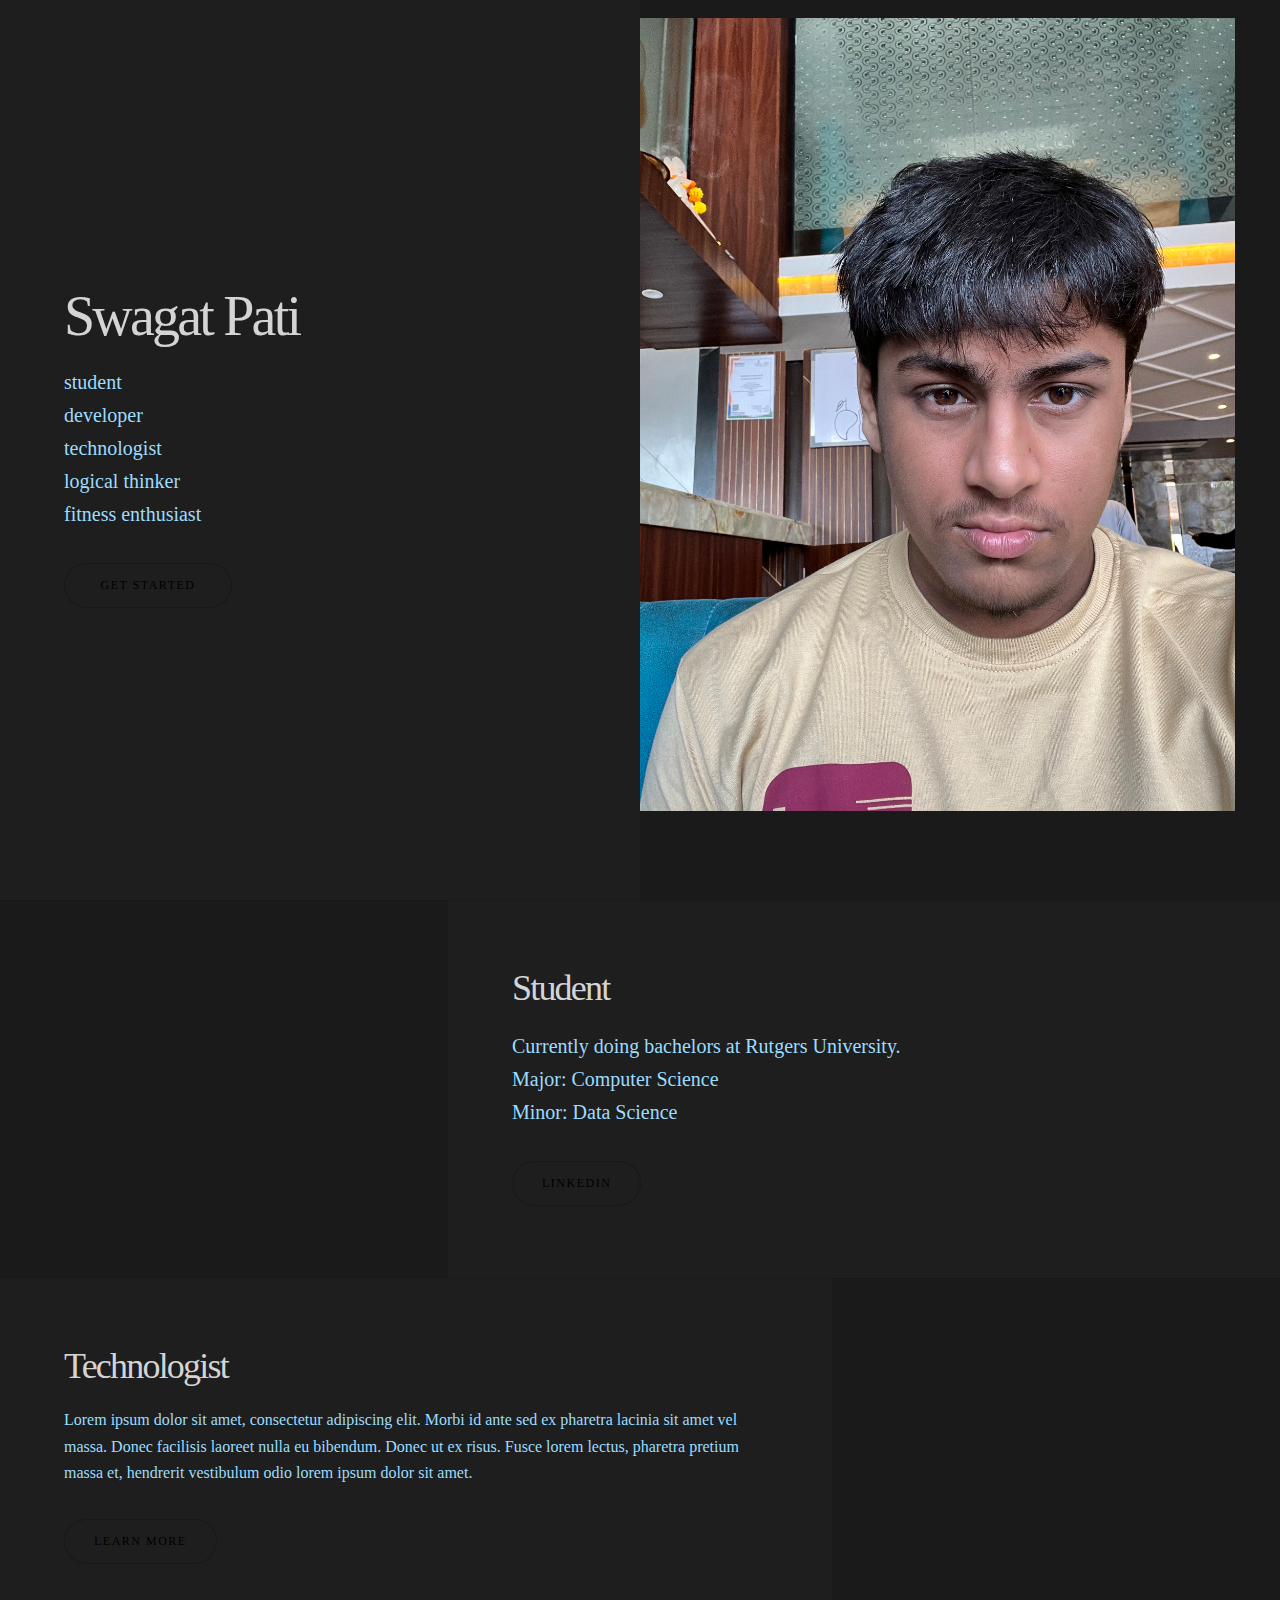
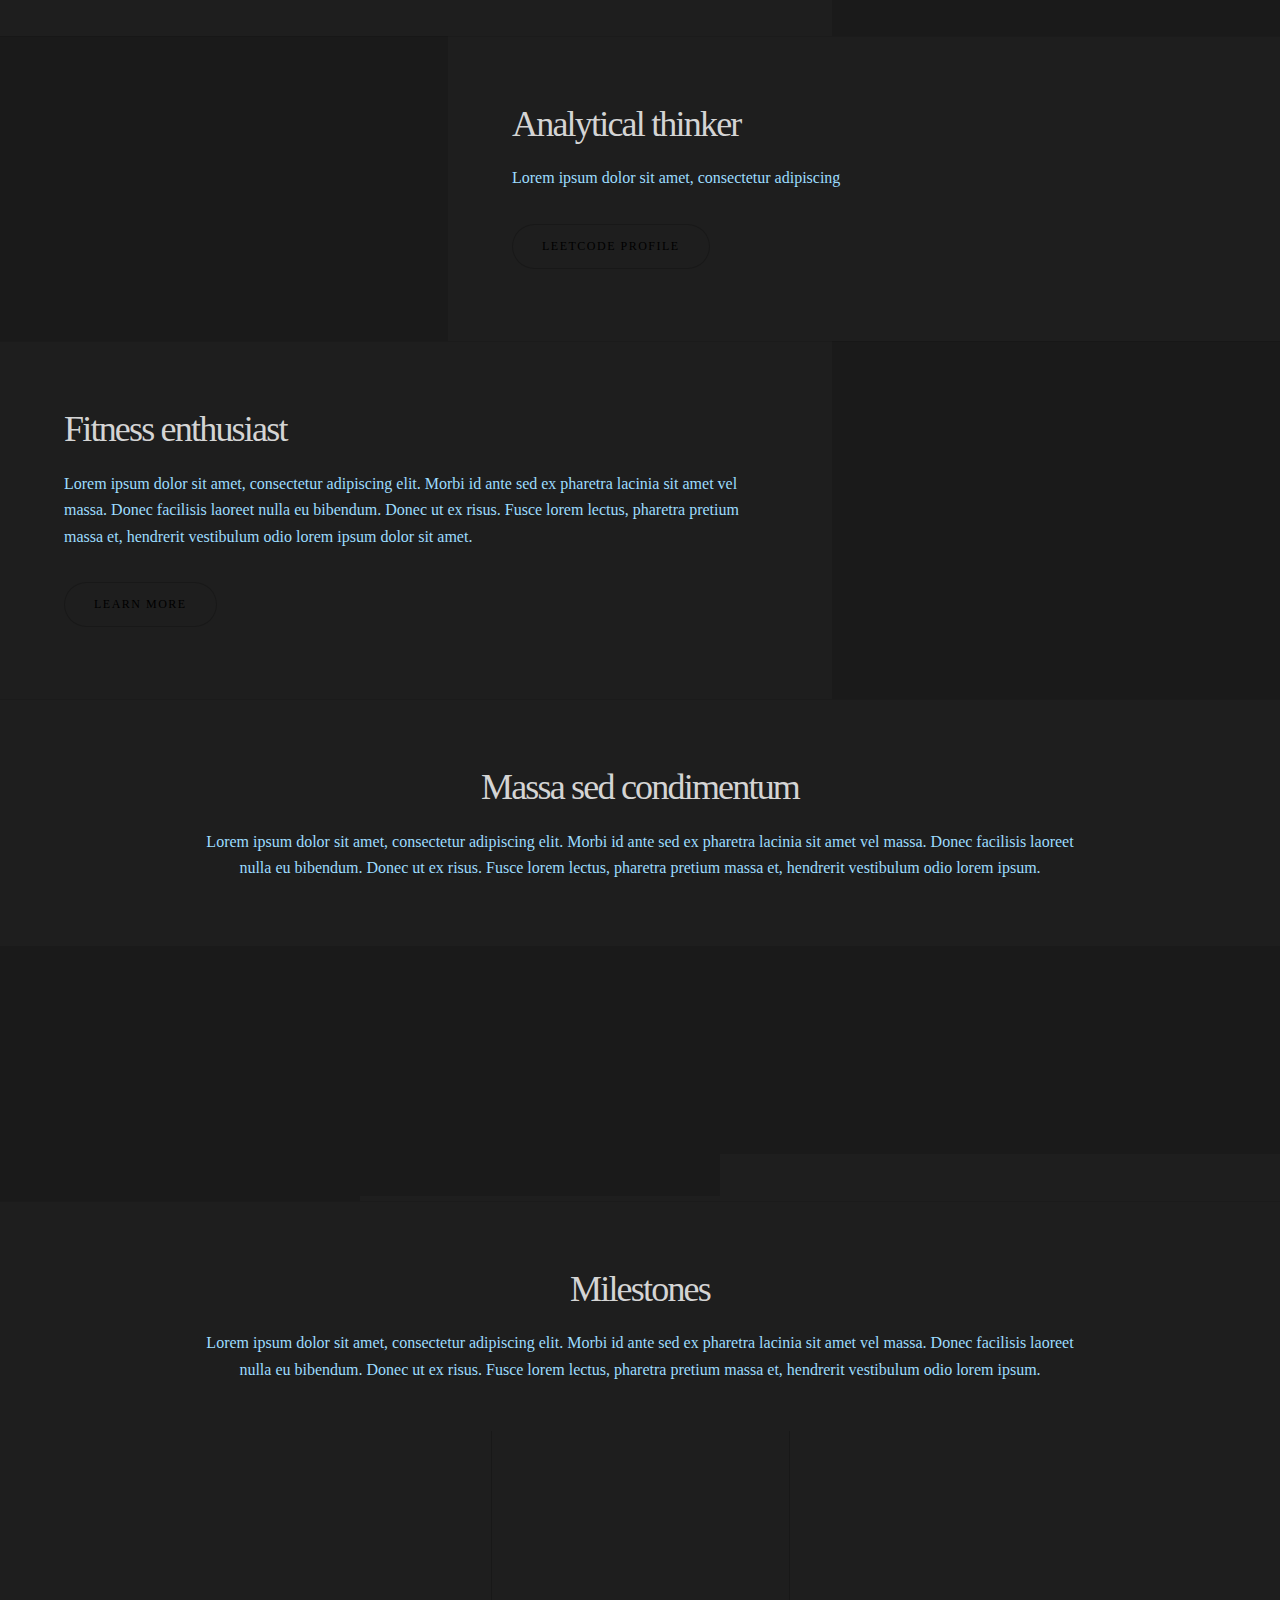
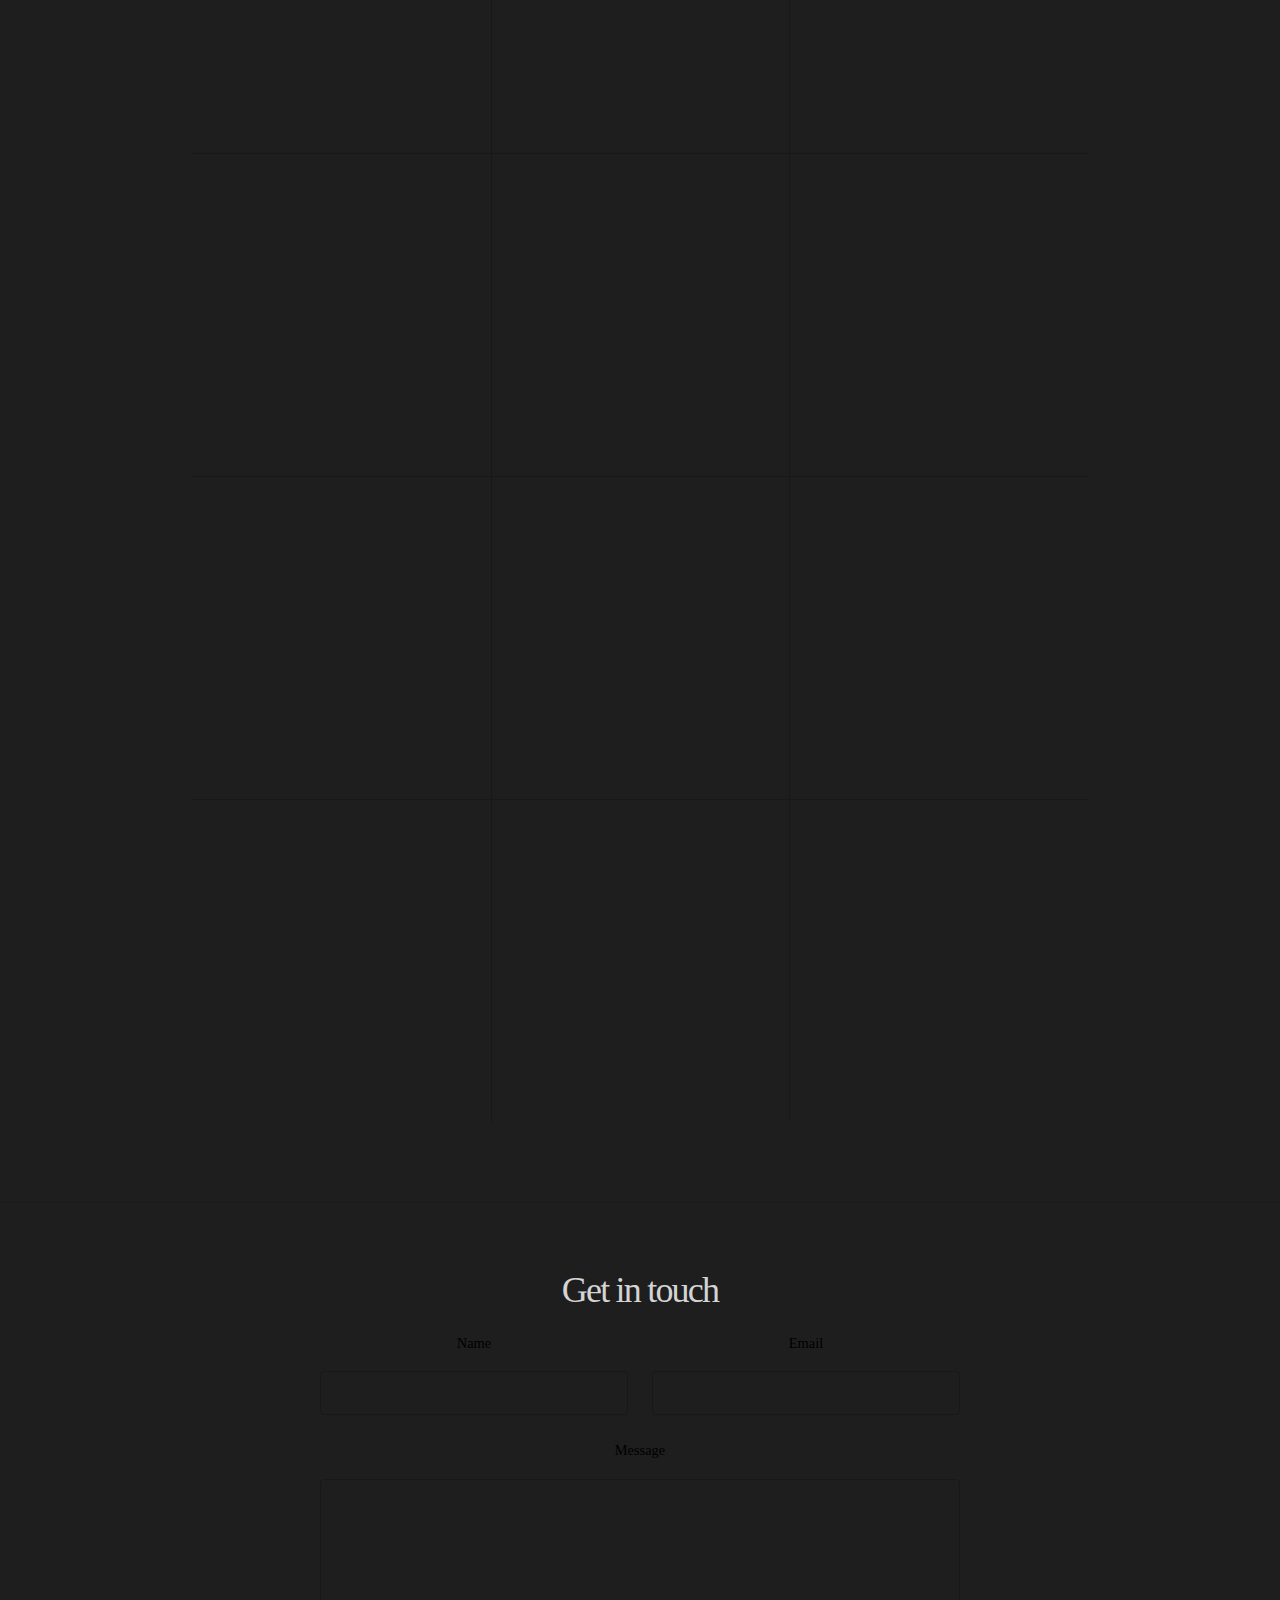
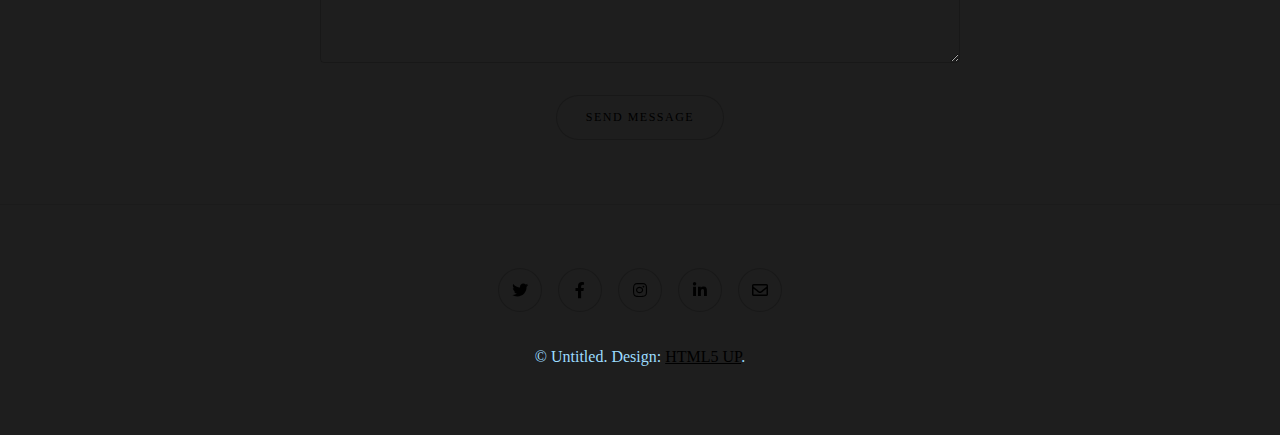
==== personalWebsite/index.html @ ebfff90b "first change" ====
<!DOCTYPE HTML>
<!--
	Story by HTML5 UP
	html5up.net | @ajlkn
	Free for personal and commercial use under the CCA 3.0 license (html5up.net/license)
-->
<html>
	<head>
		<title>Story by HTML5 UP</title>
		<meta charset="utf-8" />
		<meta name="viewport" content="width=device-width, initial-scale=1, user-scalable=no" />
		<link rel="stylesheet" href="assets/css/main.css" />
		<noscript><link rel="stylesheet" href="assets/css/noscript.css" /></noscript>
	</head>
	<body class="is-preload">

		<!-- Wrapper -->
			<div id="wrapper" class="divided">

				<!-- One -->
					<section class="banner style1 orient-left content-align-left image-position-right fullscreen onload-image-fade-in onload-content-fade-right">
						<div class="content">
							<h1>Swagat Pati</h1>
							<p class="major">
								student<br>
								developer<br>
								technologist<br>
								logical thinker<br>
								fitness enthusiast<br>
							</p>
							
							<ul class="actions stacked">
								<li><a href="#first" class="button big wide smooth-scroll-middle">Get Started</a></li>
							</ul>
						</div>
						<div class="image">
							<div class="image">
								<img src="images/banner.jpg" alt="" style="width: 595px; height: auto;" />
							</div>
						</div>
					</section>

				<!-- Two -->
					<section class="spotlight style1 orient-right content-align-left image-position-center onscroll-image-fade-in" id="first">
						<div class="content">
							<h2>Student</h2>
							<p class="major">
								Currently doing bachelors at Rutgers University.<br>
								Major: Computer Science<br>
								Minor: Data Science<br>
							</p>
							<ul class="actions stacked">
								<li><a href="https://www.linkedin.com/in/swagatpati8/" class="button">LinkedIn</a></li>
							</ul>
						</div>
						<div class="image">
							<img src="images/spotlight01.jpg" alt="" style="width: 470px; height: auto;"/>
						</div>
					</section>

				<!-- Three -->
					<section class="spotlight style1 orient-left content-align-left image-position-center onscroll-image-fade-in">
						<div class="content">
							<h2>Technologist</h2>
							<p>Lorem ipsum dolor sit amet, consectetur adipiscing elit. Morbi id ante sed ex pharetra lacinia sit amet vel massa. Donec facilisis laoreet nulla eu bibendum. Donec ut ex risus. Fusce lorem lectus, pharetra pretium massa et, hendrerit vestibulum odio lorem ipsum dolor sit amet.</p>
							<ul class="actions stacked">
								<li><a href="#" class="button">Learn More</a></li>
							</ul>
						</div>
						<div class="image">
							<img src="images/spotlight02.jpg" alt="" />
						</div>
					</section>

				<!-- Four -->
					<section class="spotlight style1 orient-right content-align-left image-position-center onscroll-image-fade-in">
						<div class="content">
							<h2>Analytical thinker</h2>
							<p>Lorem ipsum dolor sit amet, consectetur adipiscing </p>
							<ul class="actions stacked">
								<li><a href="https://leetcode.com/u/SwagatPati/" class="button">Leetcode Profile</a></li>
							</ul>
						</div>
						<div class="image">
							<img src="images/spotlight03.jpg" alt="" style="width:500px; height:auto;" />
						</div>
					</section>

				<!-- Five -->
				<section class="spotlight style1 orient-left content-align-left image-position-center onscroll-image-fade-in">
					<div class="content">
						<h2>Fitness enthusiast</h2>
						<p>Lorem ipsum dolor sit amet, consectetur adipiscing elit. Morbi id ante sed ex pharetra lacinia sit amet vel massa. Donec facilisis laoreet nulla eu bibendum. Donec ut ex risus. Fusce lorem lectus, pharetra pretium massa et, hendrerit vestibulum odio lorem ipsum dolor sit amet.</p>
						<ul class="actions stacked">
							<li><a href="#" class="button">Learn More</a></li>
						</ul>
					</div>
					<div class="image">
						<img src="images/spotlight02.jpg" alt="" />
					</div>
				</section>

				<!-- Six -->
					<section class="wrapper style1 align-center">
						<div class="inner">
							<h2>Massa sed condimentum</h2>
							<p>Lorem ipsum dolor sit amet, consectetur adipiscing elit. Morbi id ante sed ex pharetra lacinia sit amet vel massa. Donec facilisis laoreet nulla eu bibendum. Donec ut ex risus. Fusce lorem lectus, pharetra pretium massa et, hendrerit vestibulum odio lorem ipsum.</p>
						</div>

						<!-- Gallery -->
							<div class="gallery style2 medium lightbox onscroll-fade-in">
								<article>
									<a href="images/gallery/fulls/01.jpg" class="image">
										<img src="images/gallery/thumbs/01.jpg" alt="" style="width:300px; height:auto" />
									</a>
									<div class="caption">
										<h3>JAVA</h3>
										<p>Lorem ipsum dolor amet, consectetur magna etiam elit. Etiam sed ultrices.</p>
										<ul class="actions fixed">
											<li><span class="button small">Details</span></li>
										</ul>
									</div>
								</article>
								<article>
									<a href="images/gallery/fulls/02.jpg" class="image">
										<img src="images/gallery/thumbs/02.jpg" alt="" style="width:250px; height:auto"/>
									</a>
									<div class="caption">
										<h3>Spring Boot</h3>
										<p>Lorem ipsum dolor amet, consectetur magna etiam elit. Etiam sed ultrices.</p>
										<ul class="actions fixed">
											<li><span class="button small">Details</span></li>
										</ul>
									</div>
								</article>
								<article>
									<a href="images/gallery/fulls/03.jpg" class="image">
										<img src="images/gallery/thumbs/03.jpg" alt="" style="width:300px; height:auto"/>
									</a>
									<div class="caption">
										<h3>Magna Amet</h3>
										<p>Lorem ipsum dolor amet, consectetur magna etiam elit. Etiam sed ultrices.</p>
										<ul class="actions fixed">
											<li><span class="button small">Details</span></li>
										</ul>
									</div>
								</article>
								<article>
									<a href="images/gallery/fulls/04.jpg" class="image">
										<img src="images/gallery/thumbs/04.jpg" alt="" style="width:300px; height:auto"/>
									</a>
									<div class="caption">
										<h3>Sed Tempus</h3>
										<p>Lorem ipsum dolor amet, consectetur magna etiam elit. Etiam sed ultrices.</p>
										<ul class="actions fixed">
											<li><span class="button small">Details</span></li>
										</ul>
									</div>
								</article>
								<article>
									<a href="images/gallery/fulls/05.jpg" class="image">
										<img src="images/gallery/thumbs/05.jpg" alt="" style="width:300px; height:auto"/>
									</a>
									<div class="caption">
										<h3>Ultrices Magna</h3>
										<p>Lorem ipsum dolor amet, consectetur magna etiam elit. Etiam sed ultrices.</p>
										<ul class="actions fixed">
											<li><span class="button small">Details</span></li>
										</ul>
									</div>
								</article>
								<article>
									<a href="images/gallery/fulls/06.jpg" class="image">
										<img src="images/gallery/thumbs/06.jpg" alt="" style="width:300px; height:auto"/>
									</a>
									<div class="caption">
										<h3>Sed Tempus</h3>
										<p>Lorem ipsum dolor amet, consectetur magna etiam elit. Etiam sed ultrices.</p>
										<ul class="actions fixed">
											<li><span class="button small">Details</span></li>
										</ul>
									</div>
								</article>
								<article>
									<a href="images/gallery/fulls/07.jpg" class="image">
										<img src="images/gallery/thumbs/07.jpg" alt="" style="width:300px; height:auto"/>
									</a>
									<div class="caption">
										<h3>Ipsum Lorem</h3>
										<p>Lorem ipsum dolor amet, consectetur magna etiam elit. Etiam sed ultrices.</p>
										<ul class="actions fixed">
											<li><span class="button small">Details</span></li>
										</ul>
									</div>
								</article>
								<article>
									<a href="images/gallery/fulls/08.jpg" class="image">
										<img src="images/gallery/thumbs/08.jpg" alt="" style="width:300px; height:auto"/>
									</a>
									<div class="caption">
										<h3>Magna Risus</h3>
										<p>Lorem ipsum dolor amet, consectetur magna etiam elit. Etiam sed ultrices.</p>
										<ul class="actions fixed">
											<li><span class="button small">Details</span></li>
										</ul>
									</div>
								</article>
								<article>
									<a href="images/gallery/fulls/09.jpg" class="image">
										<img src="images/gallery/thumbs/09.jpg" alt="" style="width:300px; height:auto"/>
									</a>
									<div class="caption">
										<h3>Tempus Dolor</h3>
										<p>Lorem ipsum dolor amet, consectetur magna etiam elit. Etiam sed ultrices.</p>
										<ul class="actions fixed">
											<li><span class="button small">Details</span></li>
										</ul>
									</div>
								</article>
								<article>
									<a href="images/gallery/fulls/10.jpg" class="image">
										<img src="images/gallery/thumbs/10.jpg" alt="" style="width:300px; height:auto"/>
									</a>
									<div class="caption">
										<h3>Sed Etiam</h3>
										<p>Lorem ipsum dolor amet, consectetur magna etiam elit. Etiam sed ultrices.</p>
										<ul class="actions fixed">
											<li><span class="button small">Details</span></li>
										</ul>
									</div>
								</article>
								<article>
									<a href="images/gallery/fulls/11.jpg" class="image">
										<img src="images/gallery/thumbs/11.jpg" alt="" style="width:300px; height:auto"/>
									</a>
									<div class="caption">
										<h3>Magna Lorem</h3>
										<p>Lorem ipsum dolor amet, consectetur magna etiam elit. Etiam sed ultrices.</p>
										<ul class="actions fixed">
											<li><span class="button small">Details</span></li>
										</ul>
									</div>
								</article>
								<article>
									<a href="images/gallery/fulls/12.jpg" class="image">
										<img src="images/gallery/thumbs/12.jpg" alt="" style="width:300px; height:auto"/>
									</a>
									<div class="caption">
										<h3>Ipsum Dolor</h3>
										<p>Lorem ipsum dolor amet, consectetur magna etiam elit. Etiam sed ultrices.</p>
										<ul class="actions fixed">
											<li><span class="button small">Details</span></li>
										</ul>
									</div>
								</article>
							</div>

					</section>

				<!-- Seven -->
					<section class="wrapper style1 align-center">
						<div class="inner">
							<h2>Milestones</h2>
							<p>Lorem ipsum dolor sit amet, consectetur adipiscing elit. Morbi id ante sed ex pharetra lacinia sit amet vel massa. Donec facilisis laoreet nulla eu bibendum. Donec ut ex risus. Fusce lorem lectus, pharetra pretium massa et, hendrerit vestibulum odio lorem ipsum.</p>
							<div class="items style1 medium onscroll-fade-in">
								<section>
									<span class="icon style2 major fa-gem"></span>
									<h3>Lorem</h3>
									<p>Lorem ipsum dolor sit amet, consectetur adipiscing elit. Morbi dui turpis, cursus eget orci amet aliquam congue semper. Etiam eget ultrices risus nec tempor elit.</p>
								</section>
								<section>
									<span class="icon solid style2 major fa-save"></span>
									<h3>Ipsum</h3>
									<p>Lorem ipsum dolor sit amet, consectetur adipiscing elit. Morbi dui turpis, cursus eget orci amet aliquam congue semper. Etiam eget ultrices risus nec tempor elit.</p>
								</section>
								<section>
									<span class="icon solid style2 major fa-chart-bar"></span>
									<h3>Dolor</h3>
									<p>Lorem ipsum dolor sit amet, consectetur adipiscing elit. Morbi dui turpis, cursus eget orci amet aliquam congue semper. Etiam eget ultrices risus nec tempor elit.</p>
								</section>
								<section>
									<span class="icon solid style2 major fa-wifi"></span>
									<h3>Amet</h3>
									<p>Lorem ipsum dolor sit amet, consectetur adipiscing elit. Morbi dui turpis, cursus eget orci amet aliquam congue semper. Etiam eget ultrices risus nec tempor elit.</p>
								</section>
								<section>
									<span class="icon solid style2 major fa-cog"></span>
									<h3>Magna</h3>
									<p>Lorem ipsum dolor sit amet, consectetur adipiscing elit. Morbi dui turpis, cursus eget orci amet aliquam congue semper. Etiam eget ultrices risus nec tempor elit.</p>
								</section>
								<section>
									<span class="icon style2 major fa-paper-plane"></span>
									<h3>Tempus</h3>
									<p>Lorem ipsum dolor sit amet, consectetur adipiscing elit. Morbi dui turpis, cursus eget orci amet aliquam congue semper. Etiam eget ultrices risus nec tempor elit.</p>
								</section>
								<section>
									<span class="icon solid style2 major fa-desktop"></span>
									<h3>Aliquam</h3>
									<p>Lorem ipsum dolor sit amet, consectetur adipiscing elit. Morbi dui turpis, cursus eget orci amet aliquam congue semper. Etiam eget ultrices risus nec tempor elit.</p>
								</section>
								<section>
									<span class="icon solid style2 major fa-sync-alt"></span>
									<h3>Elit</h3>
									<p>Lorem ipsum dolor sit amet, consectetur adipiscing elit. Morbi dui turpis, cursus eget orci amet aliquam congue semper. Etiam eget ultrices risus nec tempor elit.</p>
								</section>
								<section>
									<span class="icon solid style2 major fa-hashtag"></span>
									<h3>Morbi</h3>
									<p>Lorem ipsum dolor sit amet, consectetur adipiscing elit. Morbi dui turpis, cursus eget orci amet aliquam congue semper. Etiam eget ultrices risus nec tempor elit.</p>
								</section>
								<section>
									<span class="icon solid style2 major fa-bolt"></span>
									<h3>Turpis</h3>
									<p>Lorem ipsum dolor sit amet, consectetur adipiscing elit. Morbi dui turpis, cursus eget orci amet aliquam congue semper. Etiam eget ultrices risus nec tempor elit.</p>
								</section>
								<section>
									<span class="icon solid style2 major fa-envelope"></span>
									<h3>Ultrices</h3>
									<p>Lorem ipsum dolor sit amet, consectetur adipiscing elit. Morbi dui turpis, cursus eget orci amet aliquam congue semper. Etiam eget ultrices risus nec tempor elit.</p>
								</section>
								<section>
									<span class="icon solid style2 major fa-leaf"></span>
									<h3>Risus</h3>
									<p>Lorem ipsum dolor sit amet, consectetur adipiscing elit. Morbi dui turpis, cursus eget orci amet aliquam congue semper. Etiam eget ultrices risus nec tempor elit.</p>
								</section>
							</div>
						</div>
					</section>

				<!-- Eight -->
					<section class="wrapper style1 align-center">
						<div class="inner medium">
							<h2>Get in touch</h2>
							<form method="post" action="#">
								<div class="fields">
									<div class="field half">
										<label for="name">Name</label>
										<input type="text" name="name" id="name" value="" />
									</div>
									<div class="field half">
										<label for="email">Email</label>
										<input type="email" name="email" id="email" value="" />
									</div>
									<div class="field">
										<label for="message">Message</label>
										<textarea name="message" id="message" rows="6"></textarea>
									</div>
								</div>
								<ul class="actions special">
									<li><input type="submit" name="submit" id="submit" value="Send Message" /></li>
								</ul>
							</form>

						</div>
					</section>

				<!-- Footer -->
					<footer class="wrapper style1 align-center">
						<div class="inner">
							<ul class="icons">
								<li><a href="#" class="icon brands style2 fa-twitter"><span class="label">Twitter</span></a></li>
								<li><a href="#" class="icon brands style2 fa-facebook-f"><span class="label">Facebook</span></a></li>
								<li><a href="#" class="icon brands style2 fa-instagram"><span class="label">Instagram</span></a></li>
								<li><a href="#" class="icon brands style2 fa-linkedin-in"><span class="label">LinkedIn</span></a></li>
								<li><a href="#" class="icon style2 fa-envelope"><span class="label">Email</span></a></li>
							</ul>
							<p>&copy; Untitled. Design: <a href="https://html5up.net">HTML5 UP</a>.</p>
						</div>
					</footer>

			</div>

		<!-- Scripts -->
			<script src="assets/js/jquery.min.js"></script>
			<script src="assets/js/jquery.scrollex.min.js"></script>
			<script src="assets/js/jquery.scrolly.min.js"></script>
			<script src="assets/js/browser.min.js"></script>
			<script src="assets/js/breakpoints.min.js"></script>
			<script src="assets/js/util.js"></script>
			<script src="assets/js/main.js"></script>

	</body>
</html>
---- personalWebsite/assets/css/main.css ----
@import url(fontawesome-all.min.css);
@import url("https://fonts.googleapis.com/css?family=Source+Sans+Pro:300,300i,400,400i");

/*
	Story by HTML5 UP
	html5up.net | @ajlkn
	Free for personal and commercial use under the CCA 3.0 license (html5up.net/license)
*/

html, body, div, span, applet, object,
iframe, h1, h2, h3, h4, h5, h6, p, blockquote,
pre, a, abbr, acronym, address, big, cite,
code, del, dfn, em, img, ins, kbd, q, s, samp,
small, strike, strong, sub, sup, tt, var, b,
u, i, center, dl, dt, dd, ol, ul, li, fieldset,
form, label, legend, table, caption, tbody,
tfoot, thead, tr, th, td, article, aside,
canvas, details, embed, figure, figcaption,
footer, header, hgroup, menu, nav, output, ruby,
section, summary, time, mark, audio, video {
	margin: 0;
	padding: 0;
	border: 0;
	font-size: 100%;
	font: inherit;
	vertical-align: baseline;}

article, aside, details, figcaption, figure,
footer, header, hgroup, menu, nav, section {
	display: block;}

body {
	line-height: 1;
}

ol, ul {
	list-style: none;
}

blockquote, q {
	quotes: none;
}

	blockquote:before, blockquote:after, q:before, q:after {
		content: '';
		content: none;
	}

table {
	border-collapse: collapse;
	border-spacing: 0;
}

body {
	-webkit-text-size-adjust: none;
}

mark {
	background-color: transparent;
	color: inherit;
}

input::-moz-focus-inner {
	border: 0;
	padding: 0;
}

input, select, textarea {
	-moz-appearance: none;
	-webkit-appearance: none;
	-ms-appearance: none;
	appearance: none;
}

/* Basic */

	@-ms-viewport {
		width: device-width;
	}

	body {
		-ms-overflow-style: scrollbar;
	}

	@media screen and (max-width: 480px) {

		html, body {
			min-width: 320px;
		}

	}

	html {
		box-sizing: border-box;
	}

	*, *:before, *:after {
		box-sizing: inherit;
	}

	body {
		background: #ffffff;
	}

		body.is-preload *, body.is-preload *:before, body.is-preload *:after {
			-moz-animation: none !important;
			-webkit-animation: none !important;
			-ms-animation: none !important;
			animation: none !important;
			-moz-transition: none !important;
			-webkit-transition: none !important;
			-ms-transition: none !important;
			transition: none !important;
		}

/* Type */

	html {
		font-size: 18pt;
	}

		@media screen and (max-width: 1680px) {

			html {
				font-size: 14pt;
			}

		}

		@media screen and (max-width: 1280px) {

			html {
				font-size: 12pt;
			}

		}

		@media screen and (max-width: 736px) {

			html {
				font-size: 11pt;
			}

		}

		@media screen and (max-width: 360px) {

			html {
				font-size: 10pt;
			}

		}

	body {
		background-color: #1E1E1E;
		color: #9CDCFE;
	}

	body, input, select, textarea {
		font-family: "Menlo";
		font-size: 1rem;
		font-weight: 300;
		line-height: 1.65;
	}

	a {
		-moz-transition: color 0.2s ease-in-out;
		-webkit-transition: color 0.2s ease-in-out;
		-ms-transition: color 0.2s ease-in-out;
		transition: color 0.2s ease-in-out;
		text-decoration: underline;
	}

		a:hover {
			text-decoration: none;
		}

	strong, b {
		font-weight: 400;
	}

	em, i {
		font-style: italic;
	}

	p {
		margin: 0 0 2rem 0;
	}

		p.major {
			font-size: 1.25rem;
		}

	h1, h2, h3, h4, h5, h6 {
		font-weight: 300;
		line-height: 1.375;
		letter-spacing: -0.05em;
		margin: 0 0 1rem 0;
	}

		h1 a, h2 a, h3 a, h4 a, h5 a, h6 a {
			color: inherit;
			text-decoration: none;
		}

	h1 {
		font-size: 3.5rem;
		line-height: 1.2;

	}

	h2 {
		font-size: 2.25rem;
	}

	h3 {
		font-size: 1.5rem;
	}

	h4 {
		font-size: 1.1rem;
	}

	h5 {
		font-size: 0.9rem;
	}

	h6 {
		font-size: 0.7rem;
	}

	sub {
		font-size: 0.8rem;
		position: relative;
		top: 0.5rem;
	}

	sup {
		font-size: 0.8rem;
		position: relative;
		top: -0.5rem;
	}

	blockquote {
		border-left: solid 4px;
		font-style: italic;
		margin: 0 0 2rem 0;
		padding: 0.5rem 0 0.5rem 2rem;
	}

	code {
		border-radius: 4px;
		font-family: "Courier New", monospace;
		font-size: 0.9em;
		margin: 0 0.25rem;
		padding: 0.25rem 0.325rem;
	}

	pre {
		-webkit-overflow-scrolling: touch;
		font-family: "Courier New", monospace;
		font-size: 0.9em;
		margin: 0 0 2rem 0;
	}

		pre code {
			display: block;
			line-height: 1.5;
			padding: 0.75rem 1rem;
			overflow-x: auto;
		}

	hr {
		border: 0;
		border-bottom: solid 1px;
		margin: 2.5rem 0;
	}

		hr.major {
			margin: 3.5rem 0;
		}

	.align-left {
		text-align: left;
	}

	.align-center {
		text-align: center;
	}

	.align-right {
		text-align: right;
	}

	@media screen and (max-width: 736px) {

		p.major {
			font-size: 1.1rem;
		}

		h1 {
			font-size: 2.5rem;
		}

		h2 {
			font-size: 2rem;
		}

		h3 {
			font-size: 1.25rem;
		}

		h4 {
			font-size: 1rem;
		}

	}

	input, select, textarea {
		color: #000000;
	}

	a {
		color: #000000;
	}

		a:hover {
			color: #47D3E5;
		}

	strong, b {
		color: #000000;
	}

	h1, h2, h3, h4, h5, h6 {
		color: #D4D4D4;
	}

	blockquote {
		border-left-color: rgba(0, 0, 0, 0.2);
	}

	code {
		background: rgba(0, 0, 0, 0.05);
		border-color: rgba(0, 0, 0, 0.2);
	}

	hr {
		border-bottom-color: rgba(0, 0, 0, 0.2);
	}

/* Row */

	.row {
		display: flex;
		flex-wrap: wrap;
		box-sizing: border-box;
		align-items: stretch;
	}

		.row > * {
			box-sizing: border-box;
		}

		.row.gtr-uniform > * > :last-child {
			margin-bottom: 0;
		}

		.row.aln-left {
			justify-content: flex-start;
		}

		.row.aln-center {
			justify-content: center;
		}

		.row.aln-right {
			justify-content: flex-end;
		}

		.row.aln-top {
			align-items: flex-start;
		}

		.row.aln-middle {
			align-items: center;
		}

		.row.aln-bottom {
			align-items: flex-end;
		}

		.row > .imp {
			order: -1;
		}

		.row > .col-1 {
			width: 8.33333%;
		}

		.row > .off-1 {
			margin-left: 8.33333%;
		}

		.row > .col-2 {
			width: 16.66667%;
		}

		.row > .off-2 {
			margin-left: 16.66667%;
		}

		.row > .col-3 {
			width: 25%;
		}

		.row > .off-3 {
			margin-left: 25%;
		}

		.row > .col-4 {
			width: 33.33333%;
		}

		.row > .off-4 {
			margin-left: 33.33333%;
		}

		.row > .col-5 {
			width: 41.66667%;
		}

		.row > .off-5 {
			margin-left: 41.66667%;
		}

		.row > .col-6 {
			width: 50%;
		}

		.row > .off-6 {
			margin-left: 50%;
		}

		.row > .col-7 {
			width: 58.33333%;
		}

		.row > .off-7 {
			margin-left: 58.33333%;
		}

		.row > .col-8 {
			width: 66.66667%;
		}

		.row > .off-8 {
			margin-left: 66.66667%;
		}

		.row > .col-9 {
			width: 75%;
		}

		.row > .off-9 {
			margin-left: 75%;
		}

		.row > .col-10 {
			width: 83.33333%;
		}

		.row > .off-10 {
			margin-left: 83.33333%;
		}

		.row > .col-11 {
			width: 91.66667%;
		}

		.row > .off-11 {
			margin-left: 91.66667%;
		}

		.row > .col-12 {
			width: 100%;
		}

		.row > .off-12 {
			margin-left: 100%;
		}

		.row.gtr-0 {
			margin-top: 0;
			margin-left: 0rem;
		}

			.row.gtr-0 > * {
				padding: 0 0 0 0rem;
			}

			.row.gtr-0.gtr-uniform {
				margin-top: 0rem;
			}

				.row.gtr-0.gtr-uniform > * {
					padding-top: 0rem;
				}

		.row.gtr-25 {
			margin-top: 0;
			margin-left: -0.5rem;
		}

			.row.gtr-25 > * {
				padding: 0 0 0 0.5rem;
			}

			.row.gtr-25.gtr-uniform {
				margin-top: -0.5rem;
			}

				.row.gtr-25.gtr-uniform > * {
					padding-top: 0.5rem;
				}

		.row.gtr-50 {
			margin-top: 0;
			margin-left: -1rem;
		}

			.row.gtr-50 > * {
				padding: 0 0 0 1rem;
			}

			.row.gtr-50.gtr-uniform {
				margin-top: -1rem;
			}

				.row.gtr-50.gtr-uniform > * {
					padding-top: 1rem;
				}

		.row {
			margin-top: 0;
			margin-left: -2rem;
		}

			.row > * {
				padding: 0 0 0 2rem;
			}

			.row.gtr-uniform {
				margin-top: -2rem;
			}

				.row.gtr-uniform > * {
					padding-top: 2rem;
				}

		.row.gtr-150 {
			margin-top: 0;
			margin-left: -3rem;
		}

			.row.gtr-150 > * {
				padding: 0 0 0 3rem;
			}

			.row.gtr-150.gtr-uniform {
				margin-top: -3rem;
			}

				.row.gtr-150.gtr-uniform > * {
					padding-top: 3rem;
				}

		.row.gtr-200 {
			margin-top: 0;
			margin-left: -4rem;
		}

			.row.gtr-200 > * {
				padding: 0 0 0 4rem;
			}

			.row.gtr-200.gtr-uniform {
				margin-top: -4rem;
			}

				.row.gtr-200.gtr-uniform > * {
					padding-top: 4rem;
				}

		@media screen and (max-width: 1680px) {

			.row {
				display: flex;
				flex-wrap: wrap;
				box-sizing: border-box;
				align-items: stretch;
			}

				.row > * {
					box-sizing: border-box;
				}

				.row.gtr-uniform > * > :last-child {
					margin-bottom: 0;
				}

				.row.aln-left {
					justify-content: flex-start;
				}

				.row.aln-center {
					justify-content: center;
				}

				.row.aln-right {
					justify-content: flex-end;
				}

				.row.aln-top {
					align-items: flex-start;
				}

				.row.aln-middle {
					align-items: center;
				}

				.row.aln-bottom {
					align-items: flex-end;
				}

				.row > .imp-xlarge {
					order: -1;
				}

				.row > .col-1-xlarge {
					width: 8.33333%;
				}

				.row > .off-1-xlarge {
					margin-left: 8.33333%;
				}

				.row > .col-2-xlarge {
					width: 16.66667%;
				}

				.row > .off-2-xlarge {
					margin-left: 16.66667%;
				}

				.row > .col-3-xlarge {
					width: 25%;
				}

				.row > .off-3-xlarge {
					margin-left: 25%;
				}

				.row > .col-4-xlarge {
					width: 33.33333%;
				}

				.row > .off-4-xlarge {
					margin-left: 33.33333%;
				}

				.row > .col-5-xlarge {
					width: 41.66667%;
				}

				.row > .off-5-xlarge {
					margin-left: 41.66667%;
				}

				.row > .col-6-xlarge {
					width: 50%;
				}

				.row > .off-6-xlarge {
					margin-left: 50%;
				}

				.row > .col-7-xlarge {
					width: 58.33333%;
				}

				.row > .off-7-xlarge {
					margin-left: 58.33333%;
				}

				.row > .col-8-xlarge {
					width: 66.66667%;
				}

				.row > .off-8-xlarge {
					margin-left: 66.66667%;
				}

				.row > .col-9-xlarge {
					width: 75%;
				}

				.row > .off-9-xlarge {
					margin-left: 75%;
				}

				.row > .col-10-xlarge {
					width: 83.33333%;
				}

				.row > .off-10-xlarge {
					margin-left: 83.33333%;
				}

				.row > .col-11-xlarge {
					width: 91.66667%;
				}

				.row > .off-11-xlarge {
					margin-left: 91.66667%;
				}

				.row > .col-12-xlarge {
					width: 100%;
				}

				.row > .off-12-xlarge {
					margin-left: 100%;
				}

				.row.gtr-0 {
					margin-top: 0;
					margin-left: 0rem;
				}

					.row.gtr-0 > * {
						padding: 0 0 0 0rem;
					}

					.row.gtr-0.gtr-uniform {
						margin-top: 0rem;
					}

						.row.gtr-0.gtr-uniform > * {
							padding-top: 0rem;
						}

				.row.gtr-25 {
					margin-top: 0;
					margin-left: -0.5rem;
				}

					.row.gtr-25 > * {
						padding: 0 0 0 0.5rem;
					}

					.row.gtr-25.gtr-uniform {
						margin-top: -0.5rem;
					}

						.row.gtr-25.gtr-uniform > * {
							padding-top: 0.5rem;
						}

				.row.gtr-50 {
					margin-top: 0;
					margin-left: -1rem;
				}

					.row.gtr-50 > * {
						padding: 0 0 0 1rem;
					}

					.row.gtr-50.gtr-uniform {
						margin-top: -1rem;
					}

						.row.gtr-50.gtr-uniform > * {
							padding-top: 1rem;
						}

				.row {
					margin-top: 0;
					margin-left: -2rem;
				}

					.row > * {
						padding: 0 0 0 2rem;
					}

					.row.gtr-uniform {
						margin-top: -2rem;
					}

						.row.gtr-uniform > * {
							padding-top: 2rem;
						}

				.row.gtr-150 {
					margin-top: 0;
					margin-left: -3rem;
				}

					.row.gtr-150 > * {
						padding: 0 0 0 3rem;
					}

					.row.gtr-150.gtr-uniform {
						margin-top: -3rem;
					}

						.row.gtr-150.gtr-uniform > * {
							padding-top: 3rem;
						}

				.row.gtr-200 {
					margin-top: 0;
					margin-left: -4rem;
				}

					.row.gtr-200 > * {
						padding: 0 0 0 4rem;
					}

					.row.gtr-200.gtr-uniform {
						margin-top: -4rem;
					}

						.row.gtr-200.gtr-uniform > * {
							padding-top: 4rem;
						}

		}

		@media screen and (max-width: 1280px) {

			.row {
				display: flex;
				flex-wrap: wrap;
				box-sizing: border-box;
				align-items: stretch;
			}

				.row > * {
					box-sizing: border-box;
				}

				.row.gtr-uniform > * > :last-child {
					margin-bottom: 0;
				}

				.row.aln-left {
					justify-content: flex-start;
				}

				.row.aln-center {
					justify-content: center;
				}

				.row.aln-right {
					justify-content: flex-end;
				}

				.row.aln-top {
					align-items: flex-start;
				}

				.row.aln-middle {
					align-items: center;
				}

				.row.aln-bottom {
					align-items: flex-end;
				}

				.row > .imp-large {
					order: -1;
				}

				.row > .col-1-large {
					width: 8.33333%;
				}

				.row > .off-1-large {
					margin-left: 8.33333%;
				}

				.row > .col-2-large {
					width: 16.66667%;
				}

				.row > .off-2-large {
					margin-left: 16.66667%;
				}

				.row > .col-3-large {
					width: 25%;
				}

				.row > .off-3-large {
					margin-left: 25%;
				}

				.row > .col-4-large {
					width: 33.33333%;
				}

				.row > .off-4-large {
					margin-left: 33.33333%;
				}

				.row > .col-5-large {
					width: 41.66667%;
				}

				.row > .off-5-large {
					margin-left: 41.66667%;
				}

				.row > .col-6-large {
					width: 50%;
				}

				.row > .off-6-large {
					margin-left: 50%;
				}

				.row > .col-7-large {
					width: 58.33333%;
				}

				.row > .off-7-large {
					margin-left: 58.33333%;
				}

				.row > .col-8-large {
					width: 66.66667%;
				}

				.row > .off-8-large {
					margin-left: 66.66667%;
				}

				.row > .col-9-large {
					width: 75%;
				}

				.row > .off-9-large {
					margin-left: 75%;
				}

				.row > .col-10-large {
					width: 83.33333%;
				}

				.row > .off-10-large {
					margin-left: 83.33333%;
				}

				.row > .col-11-large {
					width: 91.66667%;
				}

				.row > .off-11-large {
					margin-left: 91.66667%;
				}

				.row > .col-12-large {
					width: 100%;
				}

				.row > .off-12-large {
					margin-left: 100%;
				}

				.row.gtr-0 {
					margin-top: 0;
					margin-left: 0rem;
				}

					.row.gtr-0 > * {
						padding: 0 0 0 0rem;
					}

					.row.gtr-0.gtr-uniform {
						margin-top: 0rem;
					}

						.row.gtr-0.gtr-uniform > * {
							padding-top: 0rem;
						}

				.row.gtr-25 {
					margin-top: 0;
					margin-left: -0.5rem;
				}

					.row.gtr-25 > * {
						padding: 0 0 0 0.5rem;
					}

					.row.gtr-25.gtr-uniform {
						margin-top: -0.5rem;
					}

						.row.gtr-25.gtr-uniform > * {
							padding-top: 0.5rem;
						}

				.row.gtr-50 {
					margin-top: 0;
					margin-left: -1rem;
				}

					.row.gtr-50 > * {
						padding: 0 0 0 1rem;
					}

					.row.gtr-50.gtr-uniform {
						margin-top: -1rem;
					}

						.row.gtr-50.gtr-uniform > * {
							padding-top: 1rem;
						}

				.row {
					margin-top: 0;
					margin-left: -2rem;
				}

					.row > * {
						padding: 0 0 0 2rem;
					}

					.row.gtr-uniform {
						margin-top: -2rem;
					}

						.row.gtr-uniform > * {
							padding-top: 2rem;
						}

				.row.gtr-150 {
					margin-top: 0;
					margin-left: -3rem;
				}

					.row.gtr-150 > * {
						padding: 0 0 0 3rem;
					}

					.row.gtr-150.gtr-uniform {
						margin-top: -3rem;
					}

						.row.gtr-150.gtr-uniform > * {
							padding-top: 3rem;
						}

				.row.gtr-200 {
					margin-top: 0;
					margin-left: -4rem;
				}

					.row.gtr-200 > * {
						padding: 0 0 0 4rem;
					}

					.row.gtr-200.gtr-uniform {
						margin-top: -4rem;
					}

						.row.gtr-200.gtr-uniform > * {
							padding-top: 4rem;
						}

		}

		@media screen and (max-width: 980px) {

			.row {
				display: flex;
				flex-wrap: wrap;
				box-sizing: border-box;
				align-items: stretch;
			}

				.row > * {
					box-sizing: border-box;
				}

				.row.gtr-uniform > * > :last-child {
					margin-bottom: 0;
				}

				.row.aln-left {
					justify-content: flex-start;
				}

				.row.aln-center {
					justify-content: center;
				}

				.row.aln-right {
					justify-content: flex-end;
				}

				.row.aln-top {
					align-items: flex-start;
				}

				.row.aln-middle {
					align-items: center;
				}

				.row.aln-bottom {
					align-items: flex-end;
				}

				.row > .imp-medium {
					order: -1;
				}

				.row > .col-1-medium {
					width: 8.33333%;
				}

				.row > .off-1-medium {
					margin-left: 8.33333%;
				}

				.row > .col-2-medium {
					width: 16.66667%;
				}

				.row > .off-2-medium {
					margin-left: 16.66667%;
				}

				.row > .col-3-medium {
					width: 25%;
				}

				.row > .off-3-medium {
					margin-left: 25%;
				}

				.row > .col-4-medium {
					width: 33.33333%;
				}

				.row > .off-4-medium {
					margin-left: 33.33333%;
				}

				.row > .col-5-medium {
					width: 41.66667%;
				}

				.row > .off-5-medium {
					margin-left: 41.66667%;
				}

				.row > .col-6-medium {
					width: 50%;
				}

				.row > .off-6-medium {
					margin-left: 50%;
				}

				.row > .col-7-medium {
					width: 58.33333%;
				}

				.row > .off-7-medium {
					margin-left: 58.33333%;
				}

				.row > .col-8-medium {
					width: 66.66667%;
				}

				.row > .off-8-medium {
					margin-left: 66.66667%;
				}

				.row > .col-9-medium {
					width: 75%;
				}

				.row > .off-9-medium {
					margin-left: 75%;
				}

				.row > .col-10-medium {
					width: 83.33333%;
				}

				.row > .off-10-medium {
					margin-left: 83.33333%;
				}

				.row > .col-11-medium {
					width: 91.66667%;
				}

				.row > .off-11-medium {
					margin-left: 91.66667%;
				}

				.row > .col-12-medium {
					width: 100%;
				}

				.row > .off-12-medium {
					margin-left: 100%;
				}

				.row.gtr-0 {
					margin-top: 0;
					margin-left: 0rem;
				}

					.row.gtr-0 > * {
						padding: 0 0 0 0rem;
					}

					.row.gtr-0.gtr-uniform {
						margin-top: 0rem;
					}

						.row.gtr-0.gtr-uniform > * {
							padding-top: 0rem;
						}

				.row.gtr-25 {
					margin-top: 0;
					margin-left: -0.5rem;
				}

					.row.gtr-25 > * {
						padding: 0 0 0 0.5rem;
					}

					.row.gtr-25.gtr-uniform {
						margin-top: -0.5rem;
					}

						.row.gtr-25.gtr-uniform > * {
							padding-top: 0.5rem;
						}

				.row.gtr-50 {
					margin-top: 0;
					margin-left: -1rem;
				}

					.row.gtr-50 > * {
						padding: 0 0 0 1rem;
					}

					.row.gtr-50.gtr-uniform {
						margin-top: -1rem;
					}

						.row.gtr-50.gtr-uniform > * {
							padding-top: 1rem;
						}

				.row {
					margin-top: 0;
					margin-left: -2rem;
				}

					.row > * {
						padding: 0 0 0 2rem;
					}

					.row.gtr-uniform {
						margin-top: -2rem;
					}

						.row.gtr-uniform > * {
							padding-top: 2rem;
						}

				.row.gtr-150 {
					margin-top: 0;
					margin-left: -3rem;
				}

					.row.gtr-150 > * {
						padding: 0 0 0 3rem;
					}

					.row.gtr-150.gtr-uniform {
						margin-top: -3rem;
					}

						.row.gtr-150.gtr-uniform > * {
							padding-top: 3rem;
						}

				.row.gtr-200 {
					margin-top: 0;
					margin-left: -4rem;
				}

					.row.gtr-200 > * {
						padding: 0 0 0 4rem;
					}

					.row.gtr-200.gtr-uniform {
						margin-top: -4rem;
					}

						.row.gtr-200.gtr-uniform > * {
							padding-top: 4rem;
						}

		}

		@media screen and (max-width: 736px) {

			.row {
				display: flex;
				flex-wrap: wrap;
				box-sizing: border-box;
				align-items: stretch;
			}

				.row > * {
					box-sizing: border-box;
				}

				.row.gtr-uniform > * > :last-child {
					margin-bottom: 0;
				}

				.row.aln-left {
					justify-content: flex-start;
				}

				.row.aln-center {
					justify-content: center;
				}

				.row.aln-right {
					justify-content: flex-end;
				}

				.row.aln-top {
					align-items: flex-start;
				}

				.row.aln-middle {
					align-items: center;
				}

				.row.aln-bottom {
					align-items: flex-end;
				}

				.row > .imp-small {
					order: -1;
				}

				.row > .col-1-small {
					width: 8.33333%;
				}

				.row > .off-1-small {
					margin-left: 8.33333%;
				}

				.row > .col-2-small {
					width: 16.66667%;
				}

				.row > .off-2-small {
					margin-left: 16.66667%;
				}

				.row > .col-3-small {
					width: 25%;
				}

				.row > .off-3-small {
					margin-left: 25%;
				}

				.row > .col-4-small {
					width: 33.33333%;
				}

				.row > .off-4-small {
					margin-left: 33.33333%;
				}

				.row > .col-5-small {
					width: 41.66667%;
				}

				.row > .off-5-small {
					margin-left: 41.66667%;
				}

				.row > .col-6-small {
					width: 50%;
				}

				.row > .off-6-small {
					margin-left: 50%;
				}

				.row > .col-7-small {
					width: 58.33333%;
				}

				.row > .off-7-small {
					margin-left: 58.33333%;
				}

				.row > .col-8-small {
					width: 66.66667%;
				}

				.row > .off-8-small {
					margin-left: 66.66667%;
				}

				.row > .col-9-small {
					width: 75%;
				}

				.row > .off-9-small {
					margin-left: 75%;
				}

				.row > .col-10-small {
					width: 83.33333%;
				}

				.row > .off-10-small {
					margin-left: 83.33333%;
				}

				.row > .col-11-small {
					width: 91.66667%;
				}

				.row > .off-11-small {
					margin-left: 91.66667%;
				}

				.row > .col-12-small {
					width: 100%;
				}

				.row > .off-12-small {
					margin-left: 100%;
				}

				.row.gtr-0 {
					margin-top: 0;
					margin-left: 0rem;
				}

					.row.gtr-0 > * {
						padding: 0 0 0 0rem;
					}

					.row.gtr-0.gtr-uniform {
						margin-top: 0rem;
					}

						.row.gtr-0.gtr-uniform > * {
							padding-top: 0rem;
						}

				.row.gtr-25 {
					margin-top: 0;
					margin-left: -0.5rem;
				}

					.row.gtr-25 > * {
						padding: 0 0 0 0.5rem;
					}

					.row.gtr-25.gtr-uniform {
						margin-top: -0.5rem;
					}

						.row.gtr-25.gtr-uniform > * {
							padding-top: 0.5rem;
						}

				.row.gtr-50 {
					margin-top: 0;
					margin-left: -1rem;
				}

					.row.gtr-50 > * {
						padding: 0 0 0 1rem;
					}

					.row.gtr-50.gtr-uniform {
						margin-top: -1rem;
					}

						.row.gtr-50.gtr-uniform > * {
							padding-top: 1rem;
						}

				.row {
					margin-top: 0;
					margin-left: -2rem;
				}

					.row > * {
						padding: 0 0 0 2rem;
					}

					.row.gtr-uniform {
						margin-top: -2rem;
					}

						.row.gtr-uniform > * {
							padding-top: 2rem;
						}

				.row.gtr-150 {
					margin-top: 0;
					margin-left: -3rem;
				}

					.row.gtr-150 > * {
						padding: 0 0 0 3rem;
					}

					.row.gtr-150.gtr-uniform {
						margin-top: -3rem;
					}

						.row.gtr-150.gtr-uniform > * {
							padding-top: 3rem;
						}

				.row.gtr-200 {
					margin-top: 0;
					margin-left: -4rem;
				}

					.row.gtr-200 > * {
						padding: 0 0 0 4rem;
					}

					.row.gtr-200.gtr-uniform {
						margin-top: -4rem;
					}

						.row.gtr-200.gtr-uniform > * {
							padding-top: 4rem;
						}

		}

		@media screen and (max-width: 480px) {

			.row {
				display: flex;
				flex-wrap: wrap;
				box-sizing: border-box;
				align-items: stretch;
			}

				.row > * {
					box-sizing: border-box;
				}

				.row.gtr-uniform > * > :last-child {
					margin-bottom: 0;
				}

				.row.aln-left {
					justify-content: flex-start;
				}

				.row.aln-center {
					justify-content: center;
				}

				.row.aln-right {
					justify-content: flex-end;
				}

				.row.aln-top {
					align-items: flex-start;
				}

				.row.aln-middle {
					align-items: center;
				}

				.row.aln-bottom {
					align-items: flex-end;
				}

				.row > .imp-xsmall {
					order: -1;
				}

				.row > .col-1-xsmall {
					width: 8.33333%;
				}

				.row > .off-1-xsmall {
					margin-left: 8.33333%;
				}

				.row > .col-2-xsmall {
					width: 16.66667%;
				}

				.row > .off-2-xsmall {
					margin-left: 16.66667%;
				}

				.row > .col-3-xsmall {
					width: 25%;
				}

				.row > .off-3-xsmall {
					margin-left: 25%;
				}

				.row > .col-4-xsmall {
					width: 33.33333%;
				}

				.row > .off-4-xsmall {
					margin-left: 33.33333%;
				}

				.row > .col-5-xsmall {
					width: 41.66667%;
				}

				.row > .off-5-xsmall {
					margin-left: 41.66667%;
				}

				.row > .col-6-xsmall {
					width: 50%;
				}

				.row > .off-6-xsmall {
					margin-left: 50%;
				}

				.row > .col-7-xsmall {
					width: 58.33333%;
				}

				.row > .off-7-xsmall {
					margin-left: 58.33333%;
				}

				.row > .col-8-xsmall {
					width: 66.66667%;
				}

				.row > .off-8-xsmall {
					margin-left: 66.66667%;
				}

				.row > .col-9-xsmall {
					width: 75%;
				}

				.row > .off-9-xsmall {
					margin-left: 75%;
				}

				.row > .col-10-xsmall {
					width: 83.33333%;
				}

				.row > .off-10-xsmall {
					margin-left: 83.33333%;
				}

				.row > .col-11-xsmall {
					width: 91.66667%;
				}

				.row > .off-11-xsmall {
					margin-left: 91.66667%;
				}

				.row > .col-12-xsmall {
					width: 100%;
				}

				.row > .off-12-xsmall {
					margin-left: 100%;
				}

				.row.gtr-0 {
					margin-top: 0;
					margin-left: 0rem;
				}

					.row.gtr-0 > * {
						padding: 0 0 0 0rem;
					}

					.row.gtr-0.gtr-uniform {
						margin-top: 0rem;
					}

						.row.gtr-0.gtr-uniform > * {
							padding-top: 0rem;
						}

				.row.gtr-25 {
					margin-top: 0;
					margin-left: -0.5rem;
				}

					.row.gtr-25 > * {
						padding: 0 0 0 0.5rem;
					}

					.row.gtr-25.gtr-uniform {
						margin-top: -0.5rem;
					}

						.row.gtr-25.gtr-uniform > * {
							padding-top: 0.5rem;
						}

				.row.gtr-50 {
					margin-top: 0;
					margin-left: -1rem;
				}

					.row.gtr-50 > * {
						padding: 0 0 0 1rem;
					}

					.row.gtr-50.gtr-uniform {
						margin-top: -1rem;
					}

						.row.gtr-50.gtr-uniform > * {
							padding-top: 1rem;
						}

				.row {
					margin-top: 0;
					margin-left: -2rem;
				}

					.row > * {
						padding: 0 0 0 2rem;
					}

					.row.gtr-uniform {
						margin-top: -2rem;
					}

						.row.gtr-uniform > * {
							padding-top: 2rem;
						}

				.row.gtr-150 {
					margin-top: 0;
					margin-left: -3rem;
				}

					.row.gtr-150 > * {
						padding: 0 0 0 3rem;
					}

					.row.gtr-150.gtr-uniform {
						margin-top: -3rem;
					}

						.row.gtr-150.gtr-uniform > * {
							padding-top: 3rem;
						}

				.row.gtr-200 {
					margin-top: 0;
					margin-left: -4rem;
				}

					.row.gtr-200 > * {
						padding: 0 0 0 4rem;
					}

					.row.gtr-200.gtr-uniform {
						margin-top: -4rem;
					}

						.row.gtr-200.gtr-uniform > * {
							padding-top: 4rem;
						}

		}

		@media screen and (max-width: 360px) {

			.row {
				display: flex;
				flex-wrap: wrap;
				box-sizing: border-box;
				align-items: stretch;
			}

				.row > * {
					box-sizing: border-box;
				}

				.row.gtr-uniform > * > :last-child {
					margin-bottom: 0;
				}

				.row.aln-left {
					justify-content: flex-start;
				}

				.row.aln-center {
					justify-content: center;
				}

				.row.aln-right {
					justify-content: flex-end;
				}

				.row.aln-top {
					align-items: flex-start;
				}

				.row.aln-middle {
					align-items: center;
				}

				.row.aln-bottom {
					align-items: flex-end;
				}

				.row > .imp-xxsmall {
					order: -1;
				}

				.row > .col-1-xxsmall {
					width: 8.33333%;
				}

				.row > .off-1-xxsmall {
					margin-left: 8.33333%;
				}

				.row > .col-2-xxsmall {
					width: 16.66667%;
				}

				.row > .off-2-xxsmall {
					margin-left: 16.66667%;
				}

				.row > .col-3-xxsmall {
					width: 25%;
				}

				.row > .off-3-xxsmall {
					margin-left: 25%;
				}

				.row > .col-4-xxsmall {
					width: 33.33333%;
				}

				.row > .off-4-xxsmall {
					margin-left: 33.33333%;
				}

				.row > .col-5-xxsmall {
					width: 41.66667%;
				}

				.row > .off-5-xxsmall {
					margin-left: 41.66667%;
				}

				.row > .col-6-xxsmall {
					width: 50%;
				}

				.row > .off-6-xxsmall {
					margin-left: 50%;
				}

				.row > .col-7-xxsmall {
					width: 58.33333%;
				}

				.row > .off-7-xxsmall {
					margin-left: 58.33333%;
				}

				.row > .col-8-xxsmall {
					width: 66.66667%;
				}

				.row > .off-8-xxsmall {
					margin-left: 66.66667%;
				}

				.row > .col-9-xxsmall {
					width: 75%;
				}

				.row > .off-9-xxsmall {
					margin-left: 75%;
				}

				.row > .col-10-xxsmall {
					width: 83.33333%;
				}

				.row > .off-10-xxsmall {
					margin-left: 83.33333%;
				}

				.row > .col-11-xxsmall {
					width: 91.66667%;
				}

				.row > .off-11-xxsmall {
					margin-left: 91.66667%;
				}

				.row > .col-12-xxsmall {
					width: 100%;
				}

				.row > .off-12-xxsmall {
					margin-left: 100%;
				}

				.row.gtr-0 {
					margin-top: 0;
					margin-left: 0rem;
				}

					.row.gtr-0 > * {
						padding: 0 0 0 0rem;
					}

					.row.gtr-0.gtr-uniform {
						margin-top: 0rem;
					}

						.row.gtr-0.gtr-uniform > * {
							padding-top: 0rem;
						}

				.row.gtr-25 {
					margin-top: 0;
					margin-left: -0.5rem;
				}

					.row.gtr-25 > * {
						padding: 0 0 0 0.5rem;
					}

					.row.gtr-25.gtr-uniform {
						margin-top: -0.5rem;
					}

						.row.gtr-25.gtr-uniform > * {
							padding-top: 0.5rem;
						}

				.row.gtr-50 {
					margin-top: 0;
					margin-left: -1rem;
				}

					.row.gtr-50 > * {
						padding: 0 0 0 1rem;
					}

					.row.gtr-50.gtr-uniform {
						margin-top: -1rem;
					}

						.row.gtr-50.gtr-uniform > * {
							padding-top: 1rem;
						}

				.row {
					margin-top: 0;
					margin-left: -2rem;
				}

					.row > * {
						padding: 0 0 0 2rem;
					}

					.row.gtr-uniform {
						margin-top: -2rem;
					}

						.row.gtr-uniform > * {
							padding-top: 2rem;
						}

				.row.gtr-150 {
					margin-top: 0;
					margin-left: -3rem;
				}

					.row.gtr-150 > * {
						padding: 0 0 0 3rem;
					}

					.row.gtr-150.gtr-uniform {
						margin-top: -3rem;
					}

						.row.gtr-150.gtr-uniform > * {
							padding-top: 3rem;
						}

				.row.gtr-200 {
					margin-top: 0;
					margin-left: -4rem;
				}

					.row.gtr-200 > * {
						padding: 0 0 0 4rem;
					}

					.row.gtr-200.gtr-uniform {
						margin-top: -4rem;
					}

						.row.gtr-200.gtr-uniform > * {
							padding-top: 4rem;
						}

		}

/* Box */

	.box {
		border-radius: 4px;
		border: solid 1px;
		margin-bottom: 2rem;
		padding: 1.5rem;
	}

		.box > :last-child,
		.box > :last-child > :last-child,
		.box > :last-child > :last-child > :last-child {
			margin-bottom: 0;
		}

		.box.alt {
			border: 0;
			border-radius: 0;
			padding: 0;
		}

	.box {
		border-color: rgba(0, 0, 0, 0.2);
	}

/* Button */

	input[type="submit"],
	input[type="reset"],
	input[type="button"],
	button,
	.button {
		-moz-appearance: none;
		-webkit-appearance: none;
		-ms-appearance: none;
		appearance: none;
		-moz-transition: background-color 0.2s ease-in-out, box-shadow 0.2s ease-in-out, color 0.2s ease-in-out;
		-webkit-transition: background-color 0.2s ease-in-out, box-shadow 0.2s ease-in-out, color 0.2s ease-in-out;
		-ms-transition: background-color 0.2s ease-in-out, box-shadow 0.2s ease-in-out, color 0.2s ease-in-out;
		transition: background-color 0.2s ease-in-out, box-shadow 0.2s ease-in-out, color 0.2s ease-in-out;
		border: 0;
		cursor: pointer;
		display: inline-block;
		font-weight: 400;
		letter-spacing: 0.125em;
		text-align: center;
		text-decoration: none;
		text-transform: uppercase;
		white-space: nowrap;
		font-size: 0.75rem;
		max-width: 20rem;
		height: 3.75em;
		line-height: 3.75em;
		border-radius: 3.75em;
		padding: 0 2.5em;
		text-overflow: ellipsis;
		overflow: hidden;
	}

		input[type="submit"].icon:before,
		input[type="reset"].icon:before,
		input[type="button"].icon:before,
		button.icon:before,
		.button.icon:before {
			margin-right: 0.5rem;
		}

		input[type="submit"].fit,
		input[type="reset"].fit,
		input[type="button"].fit,
		button.fit,
		.button.fit {
			width: 100%;
		}

		input[type="submit"].small,
		input[type="reset"].small,
		input[type="button"].small,
		button.small,
		.button.small {
			font-size: 0.6rem;
			height: 3.325em;
			line-height: 3.325em;
			border-radius: 3.325em;
			padding: 0 2em;
		}

		input[type="submit"].large,
		input[type="reset"].large,
		input[type="button"].large,
		button.large,
		.button.large {
			font-size: 0.8rem;
			height: 4em;
			line-height: 4em;
			border-radius: 4em;
			padding: 0 3em;
		}

		input[type="submit"].wide,
		input[type="reset"].wide,
		input[type="button"].wide,
		button.wide,
		.button.wide {
			min-width: 14em;
		}

		input[type="submit"].disabled, input[type="submit"]:disabled,
		input[type="reset"].disabled,
		input[type="reset"]:disabled,
		input[type="button"].disabled,
		input[type="button"]:disabled,
		button.disabled,
		button:disabled,
		.button.disabled,
		.button:disabled {
			pointer-events: none;
			opacity: 0.25;
		}

	input[type="submit"],
	input[type="reset"],
	input[type="button"],
	button,
	.button {
		background-color: transparent;
		box-shadow: inset 0 0 0 1px rgba(0, 0, 0, 0.2);
		color: #000000 !important;
	}

		input[type="submit"]:hover,
		input[type="reset"]:hover,
		input[type="button"]:hover,
		button:hover,
		.button:hover {
			box-shadow: inset 0 0 0 1px #47D3E5;
			color: #47D3E5 !important;
		}

		input[type="submit"]:active,
		input[type="reset"]:active,
		input[type="button"]:active,
		button:active,
		.button:active {
			background-color: rgba(71, 211, 229, 0.2);
			box-shadow: inset 0 0 0 1px #47D3E5;
			color: #47D3E5 !important;
		}

		input[type="submit"].primary,
		input[type="reset"].primary,
		input[type="button"].primary,
		button.primary,
		.button.primary {
			background-color: #000000;
			box-shadow: none;
			color: #ffffff !important;
		}

			input[type="submit"].primary:hover,
			input[type="reset"].primary:hover,
			input[type="button"].primary:hover,
			button.primary:hover,
			.button.primary:hover {
				background-color: #47D3E5;
			}

			input[type="submit"].primary:active,
			input[type="reset"].primary:active,
			input[type="button"].primary:active,
			button.primary:active,
			.button.primary:active {
				background-color: #1ebdd1;
			}

/* Form */

	form {
		margin: 0 0 2rem 0;
	}

		form > :last-child {
			margin-bottom: 0;
		}

		form > .fields {
			display: -moz-flex;
			display: -webkit-flex;
			display: -ms-flex;
			display: flex;
			-moz-flex-wrap: wrap;
			-webkit-flex-wrap: wrap;
			-ms-flex-wrap: wrap;
			flex-wrap: wrap;
			width: calc(100% + 3rem);
			margin: -1.5rem 0 2rem -1.5rem;
		}

			form > .fields > .field {
				-moz-flex-grow: 0;
				-webkit-flex-grow: 0;
				-ms-flex-grow: 0;
				flex-grow: 0;
				-moz-flex-shrink: 0;
				-webkit-flex-shrink: 0;
				-ms-flex-shrink: 0;
				flex-shrink: 0;
				padding: 1.5rem 0 0 1.5rem;
				width: calc(100% - 1.5rem);
			}

				form > .fields > .field.half {
					width: calc(50% - 0.75rem);
				}

				form > .fields > .field.third {
					width: calc(100%/3 - 0.5rem);
				}

				form > .fields > .field.quarter {
					width: calc(25% - 0.375rem);
				}

		@media screen and (max-width: 480px) {

			form > .fields {
				width: calc(100% + 3rem);
				margin: -1.5rem 0 2rem -1.5rem;
			}

				form > .fields > .field {
					padding: 1.5rem 0 0 1.5rem;
					width: calc(100% - 1.5rem);
				}

					form > .fields > .field.half {
						width: calc(100% - 1.5rem);
					}

					form > .fields > .field.third {
						width: calc(100% - 1.5rem);
					}

					form > .fields > .field.quarter {
						width: calc(100% - 1.5rem);
					}

		}

	label {
		display: block;
		font-size: 0.9rem;
		font-weight: 400;
		margin: 0 0 1rem 0;
	}

	input[type="text"],
	input[type="password"],
	input[type="email"],
	input[type="tel"],
	input[type="search"],
	input[type="url"],
	select,
	textarea {
		-moz-appearance: none;
		-webkit-appearance: none;
		-ms-appearance: none;
		appearance: none;
		background-color: transparent;
		border-radius: 4px;
		border: none;
		border: solid 1px;
		color: inherit;
		display: block;
		outline: 0;
		padding: 0 0.825rem;
		text-decoration: none;
		width: 100%;
	}

		input[type="text"]:invalid,
		input[type="password"]:invalid,
		input[type="email"]:invalid,
		input[type="tel"]:invalid,
		input[type="search"]:invalid,
		input[type="url"]:invalid,
		select:invalid,
		textarea:invalid {
			box-shadow: none;
		}

	select {
		background-size: 1.25rem;
		background-repeat: no-repeat;
		background-position: calc(100% - 1rem) center;
		height: 2.75rem;
		padding-right: 2.75rem;
		text-overflow: ellipsis;
	}

		select:focus::-ms-value {
			background-color: transparent;
		}

		select::-ms-expand {
			display: none;
		}

	input[type="text"],
	input[type="password"],
	input[type="email"],
	input[type="tel"],
	input[type="search"],
	input[type="url"],
	select {
		height: 2.75rem;
	}

	textarea {
		padding: 0.75rem 1rem;
	}

	input[type="checkbox"],
	input[type="radio"] {
		-moz-appearance: none;
		-webkit-appearance: none;
		-ms-appearance: none;
		appearance: none;
		display: block;
		float: left;
		margin-right: -2rem;
		opacity: 0;
		width: 1rem;
		z-index: -1;
	}

		input[type="checkbox"] + label,
		input[type="radio"] + label {
			text-decoration: none;
			-moz-user-select: none;
			-webkit-user-select: none;
			-ms-user-select: none;
			user-select: none;
			cursor: pointer;
			display: inline-block;
			font-size: 1rem;
			font-weight: 300;
			padding-left: 2.4rem;
			padding-right: 0.75rem;
			position: relative;
			margin-bottom: 0;
		}

			input[type="checkbox"] + label:before,
			input[type="radio"] + label:before {
				-moz-osx-font-smoothing: grayscale;
				-webkit-font-smoothing: antialiased;
				display: inline-block;
				font-style: normal;
				font-variant: normal;
				text-rendering: auto;
				line-height: 1;
				text-transform: none !important;
				font-family: 'Font Awesome 5 Free';
				font-weight: 900;
			}

			input[type="checkbox"] + label:before,
			input[type="radio"] + label:before {
				border-radius: 4px;
				border: solid 1px;
				content: '';
				display: inline-block;
				font-size: 0.8rem;
				height: 1.65rem;
				left: 0;
				line-height: 1.65rem;
				position: absolute;
				text-align: center;
				top: 0;
				width: 1.65rem;
			}

		input[type="checkbox"]:checked + label:before,
		input[type="radio"]:checked + label:before {
			content: '\f00c';
		}

	input[type="checkbox"] + label:before {
		border-radius: 4px;
	}

	input[type="radio"] + label:before {
		border-radius: 100%;
	}

	::-webkit-input-placeholder {
		opacity: 1.0;
	}

	:-moz-placeholder {
		opacity: 1.0;
	}

	::-moz-placeholder {
		opacity: 1.0;
	}

	:-ms-input-placeholder {
		opacity: 1.0;
	}

	label {
		color: #000000;
	}

	input[type="text"],
	input[type="password"],
	input[type="email"],
	input[type="tel"],
	input[type="search"],
	input[type="url"],
	select,
	textarea {
		border-color: rgba(0, 0, 0, 0.2);
	}

		input[type="text"]:focus,
		input[type="password"]:focus,
		input[type="email"]:focus,
		input[type="tel"]:focus,
		input[type="search"]:focus,
		input[type="url"]:focus,
		select:focus,
		textarea:focus {
			border-color: #47D3E5;
			box-shadow: 0 0 0 1px #47D3E5;
		}

	select {
		background-image: url("data:image/svg+xml;charset=utf8,%3Csvg xmlns='http://www.w3.org/2000/svg' width='40' height='40' preserveAspectRatio='none' viewBox='0 0 40 40'%3E%3Cpath d='M9.4,12.3l10.4,10.4l10.4-10.4c0.2-0.2,0.5-0.4,0.9-0.4c0.3,0,0.6,0.1,0.9,0.4l3.3,3.3c0.2,0.2,0.4,0.5,0.4,0.9 c0,0.4-0.1,0.6-0.4,0.9L20.7,31.9c-0.2,0.2-0.5,0.4-0.9,0.4c-0.3,0-0.6-0.1-0.9-0.4L4.3,17.3c-0.2-0.2-0.4-0.5-0.4-0.9 c0-0.4,0.1-0.6,0.4-0.9l3.3-3.3c0.2-0.2,0.5-0.4,0.9-0.4S9.1,12.1,9.4,12.3z' fill='rgba(0, 0, 0, 0.2)' /%3E%3C/svg%3E");
	}

		select option {
			color: #000000;
			background: #ffffff;
		}

	input[type="checkbox"] + label,
	input[type="radio"] + label {
		color: #000000;
	}

		input[type="checkbox"] + label:before,
		input[type="radio"] + label:before {
			border-color: rgba(0, 0, 0, 0.2);
		}

	input[type="checkbox"]:checked + label:before,
	input[type="radio"]:checked + label:before {
		background-color: #000000;
		border-color: #000000;
		color: #ffffff;
	}

	input[type="checkbox"]:focus + label:before,
	input[type="radio"]:focus + label:before {
		border-color: #47D3E5;
		box-shadow: 0 0 0 1px #47D3E5;
	}

	::-webkit-input-placeholder {
		color: rgba(0, 0, 0, 0.75) !important;
	}

	:-moz-placeholder {
		color: rgba(0, 0, 0, 0.75) !important;
	}

	::-moz-placeholder {
		color: rgba(0, 0, 0, 0.75) !important;
	}

	:-ms-input-placeholder {
		color: rgba(0, 0, 0, 0.75) !important;
	}

/* Icon */

	.icon {
		text-decoration: none;
		border-bottom: none;
		position: relative;
		text-align: center;
	}

		.icon:before {
			-moz-osx-font-smoothing: grayscale;
			-webkit-font-smoothing: antialiased;
			display: inline-block;
			font-style: normal;
			font-variant: normal;
			text-rendering: auto;
			line-height: 1;
			text-transform: none !important;
			font-family: 'Font Awesome 5 Free';
			font-weight: 400;
		}

		.icon > .label {
			display: none;
		}

		.icon:before {
			line-height: inherit;
		}

		.icon.solid:before {
			font-weight: 900;
		}

		.icon.brands:before {
			font-family: 'Font Awesome 5 Brands';
		}

		.icon.style2:before {
			border-radius: 2.75em;
			display: inline-block;
			height: 2.75em;
			line-height: 2.75em;
			width: 2.75em;
		}

		.icon.major {
			display: block;
			margin: 0 0 1rem 0;
		}

			.icon.major:before {
				font-size: 1.25rem;
			}

	a.icon.style2:before {
		-moz-transition: background-color 0.2s ease-in-out, box-shadow 0.2s ease-in-out, color 0.2s ease-in-out;
		-webkit-transition: background-color 0.2s ease-in-out, box-shadow 0.2s ease-in-out, color 0.2s ease-in-out;
		-ms-transition: background-color 0.2s ease-in-out, box-shadow 0.2s ease-in-out, color 0.2s ease-in-out;
		transition: background-color 0.2s ease-in-out, box-shadow 0.2s ease-in-out, color 0.2s ease-in-out;
	}

	.icon.style2:before {
		box-shadow: inset 0 0 0 1px rgba(0, 0, 0, 0.2);
	}

	a.icon.style2:hover:before {
		box-shadow: inset 0 0 0 1px #47D3E5;
		color: #47D3E5;
	}

	a.icon.style2:active:before {
		background-color: rgba(71, 211, 229, 0.1);
		box-shadow: inset 0 0 0 1px #47D3E5;
		color: #47D3E5;
	}

/* Image */

	.image {
		border: 0;
		border-radius: 4px;
		display: inline-block;
		position: relative;
	}

		.image img {
			display: block;
			border-radius: 4px;
		}

		.image.left, .image.right {
			width: 40%;
			max-width: 10rem;
		}

			.image.left img, .image.right img {
				width: 100%;
			}

		.image.left {
			float: left;
			margin: 0 1.5rem 1rem 0;
			top: 0.25rem;
		}

		.image.right {
			float: right;
			margin: 0 0 1rem 1.5rem;
			top: 0.25rem;
		}

		.image.fit {
			display: block;
			margin: 0 0 2rem 0;
			width: 100%;
		}

			.image.fit img {
				width: 100%;
			}

		.image.main {
			display: block;
			margin: 0 0 3rem 0;
			width: 100%;
		}

			.image.main img {
				width: 100%;
			}

/* List */

	ol {
		list-style: decimal;
		margin: 0 0 2rem 0;
		padding-left: 1.25rem;
	}

		ol li {
			padding-left: 0.25rem;
		}

	ul {
		list-style: disc;
		margin: 0 0 2rem 0;
		padding-left: 1rem;
	}

		ul li {
			padding-left: 0.5rem;
		}

		ul.alt {
			list-style: none;
			padding-left: 0;
		}

			ul.alt li {
				border-top: solid 1px;
				padding: 0.5rem 0;
			}

				ul.alt li:first-child {
					border-top: 0;
					padding-top: 0;
				}

	dl {
		margin: 0 0 2rem 0;
	}

		dl dt {
			display: block;
			font-weight: 400;
			margin: 0 0 1rem 0;
		}

		dl dd {
			margin-left: 2rem;
		}

		dl.style2 dt {
			width: 25%;
			float: left;
		}

		dl.style2 dd {
			width: 70%;
			float: left;
		}

		dl.style2:after {
			content: '';
			display: block;
			clear: both;
		}

	ul.alt li {
		border-top-color: rgba(0, 0, 0, 0.2);
	}

/* Actions */

	ul.actions {
		display: -moz-flex;
		display: -webkit-flex;
		display: -ms-flex;
		display: flex;
		cursor: default;
		list-style: none;
		margin-left: -1rem;
		padding-left: 0;
	}

		ul.actions li {
			padding: 0 0 0 1rem;
			vertical-align: middle;
		}

		ul.actions.special {
			-moz-justify-content: center;
			-webkit-justify-content: center;
			-ms-justify-content: center;
			justify-content: center;
			width: 100%;
			margin-left: 0;
		}

			ul.actions.special li:first-child {
				padding-left: 0;
			}

		ul.actions.stacked {
			-moz-flex-direction: column;
			-webkit-flex-direction: column;
			-ms-flex-direction: column;
			flex-direction: column;
			margin-left: 0;
		}

			ul.actions.stacked li {
				padding: 1.3rem 0 0 0;
			}

				ul.actions.stacked li:first-child {
					padding-top: 0;
				}

		ul.actions.fit {
			width: calc(100% + 1rem);
		}

			ul.actions.fit li {
				-moz-flex-grow: 1;
				-webkit-flex-grow: 1;
				-ms-flex-grow: 1;
				flex-grow: 1;
				-moz-flex-shrink: 1;
				-webkit-flex-shrink: 1;
				-ms-flex-shrink: 1;
				flex-shrink: 1;
				width: 100%;
			}

				ul.actions.fit li > * {
					width: 100%;
				}

			ul.actions.fit.stacked {
				width: 100%;
			}

		@media screen and (max-width: 480px) {

			ul.actions:not(.fixed) {
				-moz-flex-direction: column;
				-webkit-flex-direction: column;
				-ms-flex-direction: column;
				flex-direction: column;
				margin-left: 0;
				width: 100% !important;
			}

				ul.actions:not(.fixed) li {
					-moz-flex-grow: 1;
					-webkit-flex-grow: 1;
					-ms-flex-grow: 1;
					flex-grow: 1;
					-moz-flex-shrink: 1;
					-webkit-flex-shrink: 1;
					-ms-flex-shrink: 1;
					flex-shrink: 1;
					padding: 1rem 0 0 0;
					text-align: center;
					width: 100%;
				}

					ul.actions:not(.fixed) li > * {
						width: 100%;
					}

					ul.actions:not(.fixed) li:first-child {
						padding-top: 0;
					}

					ul.actions:not(.fixed) li input[type="submit"],
					ul.actions:not(.fixed) li input[type="reset"],
					ul.actions:not(.fixed) li input[type="button"],
					ul.actions:not(.fixed) li button,
					ul.actions:not(.fixed) li .button {
						width: 100%;
					}

						ul.actions:not(.fixed) li input[type="submit"].icon:before,
						ul.actions:not(.fixed) li input[type="reset"].icon:before,
						ul.actions:not(.fixed) li input[type="button"].icon:before,
						ul.actions:not(.fixed) li button.icon:before,
						ul.actions:not(.fixed) li .button.icon:before {
							margin-left: -0.5rem;
						}

		}

/* Icons */

	ul.icons {
		cursor: default;
		list-style: none;
		padding-left: 0;
	}

		ul.icons li {
			display: inline-block;
			padding: 0 0.75rem 0 0;
		}

			ul.icons li:last-child {
				padding-right: 0;
			}

/* Section/Article */

	section.special, article.special {
		text-align: center;
	}

	header p {
		position: relative;
		margin: -0.65rem 0 1.5rem 0;
		font-style: italic;
	}

	header h1 + p {
		font-size: 1.375rem;
	}

	header h2 + p {
		font-size: 1.25rem;
	}

	header h3 + p {
		font-size: 1.1rem;
	}

	header h4 + p,
	header h5 + p,
	header h6 + p {
		font-size: 0.9rem;
	}

	header p {
		color: rgba(0, 0, 0, 0.75);
	}

/* Table */

	.table-wrapper {
		-webkit-overflow-scrolling: touch;
		margin: 0 0 2rem 0;
		overflow-x: auto;
	}

		.table-wrapper > table {
			margin-bottom: 0;
		}

	table {
		margin: 0 0 2rem 0;
		width: 100%;
	}

		table tbody tr {
			border: solid 1px;
			border-left: 0;
			border-right: 0;
		}

		table td {
			padding: 0.75rem 0.75rem;
		}

		table th {
			font-size: 0.9rem;
			font-weight: 400;
			padding: 0 0.75rem 0.75rem 0.75rem;
			text-align: left;
		}

		table thead {
			border-bottom: solid 2px;
		}

		table tfoot {
			border-top: solid 2px;
		}

		table.alt {
			border-collapse: separate;
		}

			table.alt tbody tr td {
				border: solid 1px;
				border-left-width: 0;
				border-top-width: 0;
			}

				table.alt tbody tr td:first-child {
					border-left-width: 1px;
				}

			table.alt tbody tr:first-child td {
				border-top-width: 1px;
			}

			table.alt thead {
				border-bottom: 0;
			}

			table.alt tfoot {
				border-top: 0;
			}

		table.fixed {
			table-layout: fixed;
		}

	table tbody tr {
		border-color: rgba(0, 0, 0, 0.2);
	}

		table tbody tr:nth-child(2n + 1) {
			background-color: rgba(0, 0, 0, 0.05);
		}

		table tbody tr.alt {
			background-color: rgba(0, 0, 0, 0.05) !important;
		}

	table th {
		color: #000000;
	}

	table thead {
		border-bottom-color: rgba(0, 0, 0, 0.2);
	}

	table tfoot {
		border-top-color: rgba(0, 0, 0, 0.2);
	}

	table.alt tbody tr td {
		border-color: rgba(0, 0, 0, 0.2);
	}

	table.uniform tbody tr:nth-child(2n + 1) {
		background-color: transparent;
	}

/* Banner (transitions) */

	.banner.onload-content-fade-up .content {
		-moz-transition: opacity 0.75s ease-in-out, -moz-transform 0.75s ease-in-out;
		-webkit-transition: opacity 0.75s ease-in-out, -webkit-transform 0.75s ease-in-out;
		-ms-transition: opacity 0.75s ease-in-out, -ms-transform 0.75s ease-in-out;
		transition: opacity 0.75s ease-in-out, transform 0.75s ease-in-out;
	}

	body.is-preload .banner.onload-content-fade-up .content {
		-moz-transform: translateY(1rem);
		-webkit-transform: translateY(1rem);
		-ms-transform: translateY(1rem);
		transform: translateY(1rem);
		opacity: 0;
	}

	.banner.onload-content-fade-down .content {
		-moz-transition: opacity 0.75s ease-in-out, -moz-transform 0.75s ease-in-out;
		-webkit-transition: opacity 0.75s ease-in-out, -webkit-transform 0.75s ease-in-out;
		-ms-transition: opacity 0.75s ease-in-out, -ms-transform 0.75s ease-in-out;
		transition: opacity 0.75s ease-in-out, transform 0.75s ease-in-out;
	}

	body.is-preload .banner.onload-content-fade-down .content {
		-moz-transform: translateY(-1rem);
		-webkit-transform: translateY(-1rem);
		-ms-transform: translateY(-1rem);
		transform: translateY(-1rem);
		opacity: 0;
	}

	.banner.onload-content-fade-left .content {
		-moz-transition: opacity 0.75s ease-in-out, -moz-transform 0.75s ease-in-out;
		-webkit-transition: opacity 0.75s ease-in-out, -webkit-transform 0.75s ease-in-out;
		-ms-transition: opacity 0.75s ease-in-out, -ms-transform 0.75s ease-in-out;
		transition: opacity 0.75s ease-in-out, transform 0.75s ease-in-out;
	}

	body.is-preload .banner.onload-content-fade-left .content {
		-moz-transform: translateX(1rem);
		-webkit-transform: translateX(1rem);
		-ms-transform: translateX(1rem);
		transform: translateX(1rem);
		opacity: 0;
	}

	.banner.onload-content-fade-right .content {
		-moz-transition: opacity 0.75s ease-in-out, -moz-transform 0.75s ease-in-out;
		-webkit-transition: opacity 0.75s ease-in-out, -webkit-transform 0.75s ease-in-out;
		-ms-transition: opacity 0.75s ease-in-out, -ms-transform 0.75s ease-in-out;
		transition: opacity 0.75s ease-in-out, transform 0.75s ease-in-out;
	}

	body.is-preload .banner.onload-content-fade-right .content {
		-moz-transform: translateX(-1rem);
		-webkit-transform: translateX(-1rem);
		-ms-transform: translateX(-1rem);
		transform: translateX(-1rem);
		opacity: 0;
	}

	.banner.onload-content-fade-in .content {
		-moz-transition: opacity 0.75s ease-in-out;
		-webkit-transition: opacity 0.75s ease-in-out;
		-ms-transition: opacity 0.75s ease-in-out;
		transition: opacity 0.75s ease-in-out;
	}

	body.is-preload .banner.onload-content-fade-in .content {
		opacity: 0;
	}

	.banner.onload-image-fade-up .image {
		-moz-transition: opacity 0.75s ease-in-out, -moz-transform 0.75s ease-in-out;
		-webkit-transition: opacity 0.75s ease-in-out, -webkit-transform 0.75s ease-in-out;
		-ms-transition: opacity 0.75s ease-in-out, -ms-transform 0.75s ease-in-out;
		transition: opacity 0.75s ease-in-out, transform 0.75s ease-in-out;
	}

		.banner.onload-image-fade-up .image img {
			-moz-transition: opacity 0.75s ease-in-out;
			-webkit-transition: opacity 0.75s ease-in-out;
			-ms-transition: opacity 0.75s ease-in-out;
			transition: opacity 0.75s ease-in-out;
			-moz-transition-delay: 0.5625s;
			-webkit-transition-delay: 0.5625s;
			-ms-transition-delay: 0.5625s;
			transition-delay: 0.5625s;
		}

	body.is-preload .banner.onload-image-fade-up .image {
		-moz-transform: translateY(1rem);
		-webkit-transform: translateY(1rem);
		-ms-transform: translateY(1rem);
		transform: translateY(1rem);
		opacity: 0;
	}

		body.is-preload .banner.onload-image-fade-up .image img {
			opacity: 0;
		}

	.banner.onload-image-fade-down .image {
		-moz-transition: opacity 0.75s ease-in-out, -moz-transform 0.75s ease-in-out;
		-webkit-transition: opacity 0.75s ease-in-out, -webkit-transform 0.75s ease-in-out;
		-ms-transition: opacity 0.75s ease-in-out, -ms-transform 0.75s ease-in-out;
		transition: opacity 0.75s ease-in-out, transform 0.75s ease-in-out;
	}

		.banner.onload-image-fade-down .image img {
			-moz-transition: opacity 0.75s ease-in-out;
			-webkit-transition: opacity 0.75s ease-in-out;
			-ms-transition: opacity 0.75s ease-in-out;
			transition: opacity 0.75s ease-in-out;
			-moz-transition-delay: 0.5625s;
			-webkit-transition-delay: 0.5625s;
			-ms-transition-delay: 0.5625s;
			transition-delay: 0.5625s;
		}

	body.is-preload .banner.onload-image-fade-down .image {
		-moz-transform: translateY(-1rem);
		-webkit-transform: translateY(-1rem);
		-ms-transform: translateY(-1rem);
		transform: translateY(-1rem);
		opacity: 0;
	}

		body.is-preload .banner.onload-image-fade-down .image img {
			opacity: 0;
		}

	.banner.onload-image-fade-left .image {
		-moz-transition: opacity 0.75s ease-in-out, -moz-transform 0.75s ease-in-out;
		-webkit-transition: opacity 0.75s ease-in-out, -webkit-transform 0.75s ease-in-out;
		-ms-transition: opacity 0.75s ease-in-out, -ms-transform 0.75s ease-in-out;
		transition: opacity 0.75s ease-in-out, transform 0.75s ease-in-out;
	}

		.banner.onload-image-fade-left .image img {
			-moz-transition: opacity 0.75s ease-in-out;
			-webkit-transition: opacity 0.75s ease-in-out;
			-ms-transition: opacity 0.75s ease-in-out;
			transition: opacity 0.75s ease-in-out;
			-moz-transition-delay: 0.5625s;
			-webkit-transition-delay: 0.5625s;
			-ms-transition-delay: 0.5625s;
			transition-delay: 0.5625s;
		}

	body.is-preload .banner.onload-image-fade-left .image {
		-moz-transform: translateX(1rem);
		-webkit-transform: translateX(1rem);
		-ms-transform: translateX(1rem);
		transform: translateX(1rem);
		opacity: 0;
	}

		body.is-preload .banner.onload-image-fade-left .image img {
			opacity: 0;
		}

	.banner.onload-image-fade-right .image {
		-moz-transition: opacity 0.75s ease-in-out, -moz-transform 0.75s ease-in-out;
		-webkit-transition: opacity 0.75s ease-in-out, -webkit-transform 0.75s ease-in-out;
		-ms-transition: opacity 0.75s ease-in-out, -ms-transform 0.75s ease-in-out;
		transition: opacity 0.75s ease-in-out, transform 0.75s ease-in-out;
	}

		.banner.onload-image-fade-right .image img {
			-moz-transition: opacity 0.75s ease-in-out;
			-webkit-transition: opacity 0.75s ease-in-out;
			-ms-transition: opacity 0.75s ease-in-out;
			transition: opacity 0.75s ease-in-out;
			-moz-transition-delay: 0.5625s;
			-webkit-transition-delay: 0.5625s;
			-ms-transition-delay: 0.5625s;
			transition-delay: 0.5625s;
		}

	body.is-preload .banner.onload-image-fade-right .image {
		-moz-transform: translateX(-1rem);
		-webkit-transform: translateX(-1rem);
		-ms-transform: translateX(-1rem);
		transform: translateX(-1rem);
		opacity: 0;
	}

		body.is-preload .banner.onload-image-fade-right .image img {
			opacity: 0;
		}

	.banner.onload-image-fade-in .image img {
		-moz-transition: opacity 0.75s ease-in-out;
		-webkit-transition: opacity 0.75s ease-in-out;
		-ms-transition: opacity 0.75s ease-in-out;
		transition: opacity 0.75s ease-in-out;
	}

	body.is-preload .banner.onload-image-fade-in .image img {
		opacity: 0;
	}

	.banner.onscroll-content-fade-up .content {
		-moz-transition: opacity 0.75s ease-in-out, -moz-transform 0.75s ease-in-out;
		-webkit-transition: opacity 0.75s ease-in-out, -webkit-transform 0.75s ease-in-out;
		-ms-transition: opacity 0.75s ease-in-out, -ms-transform 0.75s ease-in-out;
		transition: opacity 0.75s ease-in-out, transform 0.75s ease-in-out;
	}

	.banner.onscroll-content-fade-up.is-inactive .content {
		-moz-transform: translateY(1rem);
		-webkit-transform: translateY(1rem);
		-ms-transform: translateY(1rem);
		transform: translateY(1rem);
		opacity: 0;
	}

	.banner.onscroll-content-fade-down .content {
		-moz-transition: opacity 0.75s ease-in-out, -moz-transform 0.75s ease-in-out;
		-webkit-transition: opacity 0.75s ease-in-out, -webkit-transform 0.75s ease-in-out;
		-ms-transition: opacity 0.75s ease-in-out, -ms-transform 0.75s ease-in-out;
		transition: opacity 0.75s ease-in-out, transform 0.75s ease-in-out;
	}

	.banner.onscroll-content-fade-down.is-inactive .content {
		-moz-transform: translateY(-1rem);
		-webkit-transform: translateY(-1rem);
		-ms-transform: translateY(-1rem);
		transform: translateY(-1rem);
		opacity: 0;
	}

	.banner.onscroll-content-fade-left .content {
		-moz-transition: opacity 0.75s ease-in-out, -moz-transform 0.75s ease-in-out;
		-webkit-transition: opacity 0.75s ease-in-out, -webkit-transform 0.75s ease-in-out;
		-ms-transition: opacity 0.75s ease-in-out, -ms-transform 0.75s ease-in-out;
		transition: opacity 0.75s ease-in-out, transform 0.75s ease-in-out;
	}

	.banner.onscroll-content-fade-left.is-inactive .content {
		-moz-transform: translateX(1rem);
		-webkit-transform: translateX(1rem);
		-ms-transform: translateX(1rem);
		transform: translateX(1rem);
		opacity: 0;
	}

	.banner.onscroll-content-fade-right .content {
		-moz-transition: opacity 0.75s ease-in-out, -moz-transform 0.75s ease-in-out;
		-webkit-transition: opacity 0.75s ease-in-out, -webkit-transform 0.75s ease-in-out;
		-ms-transition: opacity 0.75s ease-in-out, -ms-transform 0.75s ease-in-out;
		transition: opacity 0.75s ease-in-out, transform 0.75s ease-in-out;
	}

	.banner.onscroll-content-fade-right.is-inactive .content {
		-moz-transform: translateX(-1rem);
		-webkit-transform: translateX(-1rem);
		-ms-transform: translateX(-1rem);
		transform: translateX(-1rem);
		opacity: 0;
	}

	.banner.onscroll-content-fade-in .content {
		-moz-transition: opacity 0.75s ease-in-out;
		-webkit-transition: opacity 0.75s ease-in-out;
		-ms-transition: opacity 0.75s ease-in-out;
		transition: opacity 0.75s ease-in-out;
	}

	.banner.onscroll-content-fade-in.is-inactive .content {
		opacity: 0;
	}

	.banner.onscroll-image-fade-up .image {
		-moz-transition: opacity 0.75s ease-in-out, -moz-transform 0.75s ease-in-out;
		-webkit-transition: opacity 0.75s ease-in-out, -webkit-transform 0.75s ease-in-out;
		-ms-transition: opacity 0.75s ease-in-out, -ms-transform 0.75s ease-in-out;
		transition: opacity 0.75s ease-in-out, transform 0.75s ease-in-out;
	}

		.banner.onscroll-image-fade-up .image img {
			-moz-transition: opacity 0.75s ease-in-out;
			-webkit-transition: opacity 0.75s ease-in-out;
			-ms-transition: opacity 0.75s ease-in-out;
			transition: opacity 0.75s ease-in-out;
			-moz-transition-delay: 0.5625s;
			-webkit-transition-delay: 0.5625s;
			-ms-transition-delay: 0.5625s;
			transition-delay: 0.5625s;
		}

	.banner.onscroll-image-fade-up.is-inactive .image {
		-moz-transform: translateY(1rem);
		-webkit-transform: translateY(1rem);
		-ms-transform: translateY(1rem);
		transform: translateY(1rem);
		opacity: 0;
	}

		.banner.onscroll-image-fade-up.is-inactive .image img {
			opacity: 0;
		}

	.banner.onscroll-image-fade-down .image {
		-moz-transition: opacity 0.75s ease-in-out, -moz-transform 0.75s ease-in-out;
		-webkit-transition: opacity 0.75s ease-in-out, -webkit-transform 0.75s ease-in-out;
		-ms-transition: opacity 0.75s ease-in-out, -ms-transform 0.75s ease-in-out;
		transition: opacity 0.75s ease-in-out, transform 0.75s ease-in-out;
	}

		.banner.onscroll-image-fade-down .image img {
			-moz-transition: opacity 0.75s ease-in-out;
			-webkit-transition: opacity 0.75s ease-in-out;
			-ms-transition: opacity 0.75s ease-in-out;
			transition: opacity 0.75s ease-in-out;
			-moz-transition-delay: 0.5625s;
			-webkit-transition-delay: 0.5625s;
			-ms-transition-delay: 0.5625s;
			transition-delay: 0.5625s;
		}

	.banner.onscroll-image-fade-down.is-inactive .image {
		-moz-transform: translateY(-1rem);
		-webkit-transform: translateY(-1rem);
		-ms-transform: translateY(-1rem);
		transform: translateY(-1rem);
		opacity: 0;
	}

		.banner.onscroll-image-fade-down.is-inactive .image img {
			opacity: 0;
		}

	.banner.onscroll-image-fade-left .image {
		-moz-transition: opacity 0.75s ease-in-out, -moz-transform 0.75s ease-in-out;
		-webkit-transition: opacity 0.75s ease-in-out, -webkit-transform 0.75s ease-in-out;
		-ms-transition: opacity 0.75s ease-in-out, -ms-transform 0.75s ease-in-out;
		transition: opacity 0.75s ease-in-out, transform 0.75s ease-in-out;
	}

		.banner.onscroll-image-fade-left .image img {
			-moz-transition: opacity 0.75s ease-in-out;
			-webkit-transition: opacity 0.75s ease-in-out;
			-ms-transition: opacity 0.75s ease-in-out;
			transition: opacity 0.75s ease-in-out;
			-moz-transition-delay: 0.5625s;
			-webkit-transition-delay: 0.5625s;
			-ms-transition-delay: 0.5625s;
			transition-delay: 0.5625s;
		}

	.banner.onscroll-image-fade-left.is-inactive .image {
		-moz-transform: translateX(1rem);
		-webkit-transform: translateX(1rem);
		-ms-transform: translateX(1rem);
		transform: translateX(1rem);
		opacity: 0;
	}

		.banner.onscroll-image-fade-left.is-inactive .image img {
			opacity: 0;
		}

	.banner.onscroll-image-fade-right .image {
		-moz-transition: opacity 0.75s ease-in-out, -moz-transform 0.75s ease-in-out;
		-webkit-transition: opacity 0.75s ease-in-out, -webkit-transform 0.75s ease-in-out;
		-ms-transition: opacity 0.75s ease-in-out, -ms-transform 0.75s ease-in-out;
		transition: opacity 0.75s ease-in-out, transform 0.75s ease-in-out;
	}

		.banner.onscroll-image-fade-right .image img {
			-moz-transition: opacity 0.75s ease-in-out;
			-webkit-transition: opacity 0.75s ease-in-out;
			-ms-transition: opacity 0.75s ease-in-out;
			transition: opacity 0.75s ease-in-out;
			-moz-transition-delay: 0.5625s;
			-webkit-transition-delay: 0.5625s;
			-ms-transition-delay: 0.5625s;
			transition-delay: 0.5625s;
		}

	.banner.onscroll-image-fade-right.is-inactive .image {
		-moz-transform: translateX(-1rem);
		-webkit-transform: translateX(-1rem);
		-ms-transform: translateX(-1rem);
		transform: translateX(-1rem);
		opacity: 0;
	}

		.banner.onscroll-image-fade-right.is-inactive .image img {
			opacity: 0;
		}

	.banner.onscroll-image-fade-in .image img {
		-moz-transition: opacity 0.75s ease-in-out;
		-webkit-transition: opacity 0.75s ease-in-out;
		-ms-transition: opacity 0.75s ease-in-out;
		transition: opacity 0.75s ease-in-out;
	}

	.banner.onscroll-image-fade-in.is-inactive .image img {
		opacity: 0;
	}

/* Banner (style1) */

	.banner.style1 {
		-moz-align-items: -moz-stretch;
		-webkit-align-items: -webkit-stretch;
		-ms-align-items: -ms-stretch;
		align-items: stretch;
		display: -moz-flex;
		display: -webkit-flex;
		display: -ms-flex;
		display: flex;
		-moz-flex-direction: row;
		-webkit-flex-direction: row;
		-ms-flex-direction: row;
		flex-direction: row;
		-moz-justify-content: -moz-flex-end;
		-webkit-justify-content: -webkit-flex-end;
		-ms-justify-content: -ms-flex-end;
		justify-content: flex-end;
		position: relative;
		text-align: left;
		overflow-x: hidden;
	}

		.banner.style1 .content {
			padding: 7rem 7rem 5rem 7rem ;
			-moz-align-self: center;
			-webkit-align-self: center;
			-ms-align-self: center;
			align-self: center;
			-moz-flex-grow: 1;
			-webkit-flex-grow: 1;
			-ms-flex-grow: 1;
			flex-grow: 1;
			-moz-flex-shrink: 1;
			-webkit-flex-shrink: 1;
			-ms-flex-shrink: 1;
			flex-shrink: 1;
			width: 50%;
			max-width: 48rem;
			margin: 0 auto;
		}

		.banner.style1 .image {
			-moz-flex-grow: 0;
			-webkit-flex-grow: 0;
			-ms-flex-grow: 0;
			flex-grow: 0;
			-moz-flex-shrink: 0;
			-webkit-flex-shrink: 0;
			-ms-flex-shrink: 0;
			flex-shrink: 0;
			border-radius: 0;
			width: 50%;
		}

			.banner.style1 .image img {
				-moz-object-fit: cover;
				-webkit-object-fit: cover;
				-ms-object-fit: cover;
				object-fit: cover;
				-moz-object-position: center;
				-webkit-object-position: center;
				-ms-object-position: center;
				object-position: center;
				display: block;
				position: absolute;
				top: 0;
				left: 0;
				width: 100%;
				height: 100%;
				border-radius: 0;
			}

		@media screen and (max-width: 1680px) {

			.banner.style1 .content {
				padding: 5rem 5rem 3rem 5rem ;
			}

		}

		@media screen and (max-width: 1280px) {

			.banner.style1 .content {
				padding: 4rem 4rem 2rem 4rem ;
			}

		}

		@media screen and (max-width: 980px) {

			.banner.style1 .content {
				padding: 3.75rem 3rem 1.75rem 3rem ;
			}

		}

		@media screen and (max-width: 736px) {

			.banner.style1 .content {
				padding: 2.5rem 2rem 0.5rem 2rem ;
			}

		}

		@media screen and (orientation: portrait) {

			.banner.style1 {
				-moz-flex-direction: column-reverse;
				-webkit-flex-direction: column-reverse;
				-ms-flex-direction: column-reverse;
				flex-direction: column-reverse;
				text-align: center;
			}

				.banner.style1 .content {
					display: -moz-flex;
					display: -webkit-flex;
					display: -ms-flex;
					display: flex;
					-moz-flex-direction: column;
					-webkit-flex-direction: column;
					-ms-flex-direction: column;
					flex-direction: column;
					-moz-justify-content: center;
					-webkit-justify-content: center;
					-ms-justify-content: center;
					justify-content: center;
					width: 100%;
					max-width: 100%;
				}

				.banner.style1 .image {
					width: 100%;
					max-width: 100%;
					height: 45vh;
				}

		}

		.banner.style1.fullscreen {
			min-height: 100vh;
		}

			@media screen and (orientation: portrait) {

				.banner.style1.fullscreen .content {
					min-height: 50vh;
				}

				.banner.style1.fullscreen .image {
					height: 50vh;
				}

			}

		.banner.style1.orient-right {
			-moz-flex-direction: row-reverse;
			-webkit-flex-direction: row-reverse;
			-ms-flex-direction: row-reverse;
			flex-direction: row-reverse;
		}

			@media screen and (orientation: portrait) {

				.banner.style1.orient-right {
					-moz-flex-direction: column-reverse;
					-webkit-flex-direction: column-reverse;
					-ms-flex-direction: column-reverse;
					flex-direction: column-reverse;
				}

			}

		.banner.style1.content-align-center {
			text-align: center;
		}

		.banner.style1.content-align-right {
			text-align: right;
		}

			@media screen and (orientation: portrait) {

				.banner.style1.content-align-right {
					text-align: center;
				}

			}

		.banner.style1.image-position-left .image img {
			-moz-object-position: left;
			-webkit-object-position: left;
			-ms-object-position: left;
			object-position: left;
		}

		.banner.style1.image-position-right .image img {
			-moz-object-position: right;
			-webkit-object-position: right;
			-ms-object-position: right;
			object-position: right;
		}

/* Banner (style2) */

	.banner.style2 {
		padding: 5.25rem 5.25rem 3.25rem 5.25rem ;
		-moz-align-items: center;
		-webkit-align-items: center;
		-ms-align-items: center;
		align-items: center;
		display: -moz-flex;
		display: -webkit-flex;
		display: -ms-flex;
		display: flex;
		-moz-justify-content: center;
		-webkit-justify-content: center;
		-ms-justify-content: center;
		justify-content: center;
		background-color: inherit;
		position: relative;
		text-align: center;
		overflow-x: hidden;
	}

		.banner.style2 .content {
			padding: 5.25rem 5.25rem 3.25rem 5.25rem ;
			position: relative;
			width: 40rem;
			max-width: 100%;
			background-color: inherit;
			border-radius: 0.5rem;
			margin-bottom: 2rem;
			z-index: 1;
		}

		.banner.style2 .image {
			-moz-flex-grow: 0;
			-webkit-flex-grow: 0;
			-ms-flex-grow: 0;
			flex-grow: 0;
			-moz-flex-shrink: 0;
			-webkit-flex-shrink: 0;
			-ms-flex-shrink: 0;
			flex-shrink: 0;
			position: absolute;
			width: 100%;
			height: 100%;
			top: 0;
			left: 0;
			border-radius: 0;
		}

			.banner.style2 .image img {
				-moz-object-fit: cover;
				-webkit-object-fit: cover;
				-ms-object-fit: cover;
				object-fit: cover;
				-moz-object-position: center;
				-webkit-object-position: center;
				-ms-object-position: center;
				object-position: center;
				display: block;
				position: absolute;
				top: 0;
				left: 0;
				width: 100%;
				height: 100%;
				border-radius: 0;
			}

		@media screen and (max-width: 1680px) {

			.banner.style2 {
				padding: 3.75rem 3.75rem 1.75rem 3.75rem ;
			}

				.banner.style2 .content {
					padding: 3.75rem 3.75rem 1.75rem 3.75rem ;
				}

		}

		@media screen and (max-width: 1280px) {

			.banner.style2 {
				padding: 4rem 3rem 2rem 3rem ;
			}

				.banner.style2 .content {
					padding: 4rem 3rem 2rem 3rem ;
				}

		}

		@media screen and (max-width: 980px) {

			.banner.style2 {
				padding: 3rem 3rem 1rem 3rem ;
			}

				.banner.style2 .content {
					padding: 3.75rem 2.25rem 1.75rem 2.25rem ;
				}

		}

		@media screen and (max-width: 736px) {

			.banner.style2 {
				padding: 2rem 2rem 0.1rem 2rem ;
			}

				.banner.style2 .content {
					padding: 2.5rem 1.5rem 0.5rem 1.5rem ;
				}

		}

		.banner.style2.fullscreen {
			min-height: 100vh;
		}

		.banner.style2.orient-left {
			-moz-justify-content: -moz-flex-start;
			-webkit-justify-content: -webkit-flex-start;
			-ms-justify-content: -ms-flex-start;
			justify-content: flex-start;
			padding-left: 0;
		}

			.banner.style2.orient-left .content {
				border-top-left-radius: 0;
				border-bottom-left-radius: 0;
			}

		.banner.style2.orient-right {
			-moz-justify-content: -moz-flex-end;
			-webkit-justify-content: -webkit-flex-end;
			-ms-justify-content: -ms-flex-end;
			justify-content: flex-end;
			padding-right: 0;
		}

			.banner.style2.orient-right .content {
				border-top-right-radius: 0;
				border-bottom-right-radius: 0;
			}

		.banner.style2.content-align-left {
			text-align: left;
		}

		.banner.style2.content-align-right {
			text-align: right;
		}

		.banner.style2.image-position-left .image img {
			-moz-object-position: left;
			-webkit-object-position: left;
			-ms-object-position: left;
			object-position: left;
		}

		.banner.style2.image-position-right .image img {
			-moz-object-position: right;
			-webkit-object-position: right;
			-ms-object-position: right;
			object-position: right;
		}

/* Banner (style3) */

	.banner.style3 {
		padding: 7rem 7rem 5rem 7rem ;
		-moz-align-items: center;
		-webkit-align-items: center;
		-ms-align-items: center;
		align-items: center;
		display: -moz-flex;
		display: -webkit-flex;
		display: -ms-flex;
		display: flex;
		-moz-flex-direction: row-reverse;
		-webkit-flex-direction: row-reverse;
		-ms-flex-direction: row-reverse;
		flex-direction: row-reverse;
		-moz-justify-content: center;
		-webkit-justify-content: center;
		-ms-justify-content: center;
		justify-content: center;
		position: relative;
		text-align: left;
		overflow-x: hidden;
	}

		.banner.style3 .content {
			width: 31.5rem;
			max-width: 100%;
		}

		.banner.style3 .image {
			-moz-flex-grow: 0;
			-webkit-flex-grow: 0;
			-ms-flex-grow: 0;
			flex-grow: 0;
			-moz-flex-shrink: 0;
			-webkit-flex-shrink: 0;
			-ms-flex-shrink: 0;
			flex-shrink: 0;
			width: 21rem;
			height: 21rem;
			border-radius: 100%;
			margin: 0 3.5rem 2rem 0;
		}

			.banner.style3 .image img {
				-moz-object-fit: cover;
				-webkit-object-fit: cover;
				-ms-object-fit: cover;
				object-fit: cover;
				-moz-object-position: center;
				-webkit-object-position: center;
				-ms-object-position: center;
				object-position: center;
				display: block;
				width: 100%;
				height: 100%;
				border-radius: 100%;
			}

		@media screen and (max-width: 1680px) {

			.banner.style3 {
				padding: 5rem 5rem 3rem 5rem ;
			}

		}

		@media screen and (max-width: 1280px) {

			.banner.style3 {
				padding: 4rem 4rem 2rem 4rem ;
			}

		}

		@media screen and (max-width: 980px) {

			.banner.style3 {
				padding: 3.75rem 3rem 1.75rem 3rem ;
			}

				.banner.style3 .image {
					width: 18.375rem;
					height: 18.375rem;
				}

		}

		@media screen and (max-width: 736px) {

			.banner.style3 {
				padding: 2.5rem 2rem 0.5rem 2rem ;
				-moz-align-items: -moz-flex-start;
				-webkit-align-items: -webkit-flex-start;
				-ms-align-items: -ms-flex-start;
				align-items: flex-start;
			}

				.banner.style3 .image {
					width: 15.75rem;
					height: 15.75rem;
					margin: 0 2rem 2rem 0;
				}

		}

		@media screen and (orientation: portrait) {

			.banner.style3 {
				-moz-align-items: center;
				-webkit-align-items: center;
				-ms-align-items: center;
				align-items: center;
				-moz-flex-direction: column-reverse;
				-webkit-flex-direction: column-reverse;
				-ms-flex-direction: column-reverse;
				flex-direction: column-reverse;
				text-align: center;
			}

				.banner.style3 .content {
					width: 34rem;
					max-width: 100%;
				}

				.banner.style3 .image {
					margin-right: 0;
				}

		}

		.banner.style3.fullscreen {
			min-height: 100vh;
		}

		.banner.style3.orient-left {
			-moz-flex-direction: row;
			-webkit-flex-direction: row;
			-ms-flex-direction: row;
			flex-direction: row;
		}

			.banner.style3.orient-left .image {
				margin: 0 0 2rem 3.5rem;
			}

			@media screen and (max-width: 736px) {

				.banner.style3.orient-left .image {
					margin: 0 0 2rem 2rem;
				}

			}

			@media screen and (orientation: portrait) {

				.banner.style3.orient-left {
					-moz-flex-direction: column-reverse;
					-webkit-flex-direction: column-reverse;
					-ms-flex-direction: column-reverse;
					flex-direction: column-reverse;
				}

					.banner.style3.orient-left .image {
						margin-left: 0;
					}

			}

		.banner.style3.content-align-center {
			text-align: center;
		}

		.banner.style3.content-align-right {
			text-align: right;
		}

		.banner.style3.image-position-left .image img {
			-moz-object-position: left;
			-webkit-object-position: left;
			-ms-object-position: left;
			object-position: left;
		}

		.banner.style3.image-position-right .image img {
			-moz-object-position: right;
			-webkit-object-position: right;
			-ms-object-position: right;
			object-position: right;
		}

/* Banner (style4) */

	.banner.style4 {
		padding: 7rem 7rem 5rem 7rem ;
		-moz-align-items: center;
		-webkit-align-items: center;
		-ms-align-items: center;
		align-items: center;
		display: -moz-flex;
		display: -webkit-flex;
		display: -ms-flex;
		display: flex;
		-moz-flex-direction: row-reverse;
		-webkit-flex-direction: row-reverse;
		-ms-flex-direction: row-reverse;
		flex-direction: row-reverse;
		-moz-justify-content: center;
		-webkit-justify-content: center;
		-ms-justify-content: center;
		justify-content: center;
		position: relative;
		text-align: left;
		overflow-x: hidden;
	}

		.banner.style4 .content {
			width: 31.5rem;
			max-width: 100%;
		}

		.banner.style4 .image {
			-moz-flex-grow: 0;
			-webkit-flex-grow: 0;
			-ms-flex-grow: 0;
			flex-grow: 0;
			-moz-flex-shrink: 0;
			-webkit-flex-shrink: 0;
			-ms-flex-shrink: 0;
			flex-shrink: 0;
			border-radius: 0;
			border: solid 1px;
			width: 13rem;
			height: 23.11111rem;
			margin-top: 2.5rem;
			margin-bottom: 5rem;
			margin-right: 3.5rem;
		}

			.banner.style4 .image img {
				-moz-object-fit: cover;
				-webkit-object-fit: cover;
				-ms-object-fit: cover;
				object-fit: cover;
				-moz-object-position: center;
				-webkit-object-position: center;
				-ms-object-position: center;
				object-position: center;
				display: block;
				width: 100%;
				height: 100%;
				border-radius: 0;
			}

			.banner.style4 .image:before {
				content: '';
				display: block;
				background-position: center;
				background-repeat: no-repeat;
				border: solid 1px;
				border-bottom: 0;
			}

			.banner.style4 .image:after {
				content: '';
				display: block;
				background-position: center;
				background-repeat: no-repeat;
				border: solid 1px;
				border-top: 0;
			}

			.banner.style4 .image:before {
				height: 2.5rem;
				background-size: 64px 32px;
				margin-top: -2.5rem;
				border-radius: 1rem 1rem 0 0;
			}

			.banner.style4 .image:after {
				height: 3rem;
				background-size: 64px 32px;
				margin-bottom: -3rem;
				border-radius: 0 0 1rem 1rem;
			}

		@media screen and (max-width: 1680px) {

			.banner.style4 {
				padding: 5rem 5rem 3rem 5rem ;
			}

		}

		@media screen and (max-width: 1280px) {

			.banner.style4 {
				padding: 4rem 4rem 2rem 4rem ;
			}

		}

		@media screen and (max-width: 980px) {

			.banner.style4 {
				padding: 3.75rem 3rem 1.75rem 3rem ;
			}

				.banner.style4 .image {
					width: 11.375rem;
					height: 20.22222rem;
					margin-top: 2.1875rem;
					margin-bottom: 4.625rem;
				}

					.banner.style4 .image:before {
						height: 2.1875rem;
						background-size: 56px 28px;
						margin-top: -2.1875rem;
						border-radius: 0.875rem 0.875rem 0 0;
					}

					.banner.style4 .image:after {
						height: 2.625rem;
						background-size: 56px 28px;
						margin-bottom: -2.625rem;
						border-radius: 0 0 0.875rem 0.875rem;
					}

		}

		@media screen and (max-width: 736px) {

			.banner.style4 {
				padding: 2.5rem 2rem 0.5rem 2rem ;
				-moz-align-items: -moz-flex-start;
				-webkit-align-items: -webkit-flex-start;
				-ms-align-items: -ms-flex-start;
				align-items: flex-start;
			}

				.banner.style4 .image {
					width: 8.125rem;
					height: 14.44444rem;
					margin-top: 1.5625rem;
					margin-bottom: 3.875rem;
				}

					.banner.style4 .image:before {
						height: 1.5625rem;
						background-size: 40px 20px;
						margin-top: -1.5625rem;
						border-radius: 0.625rem 0.625rem 0 0;
					}

					.banner.style4 .image:after {
						height: 1.875rem;
						background-size: 40px 20px;
						margin-bottom: -1.875rem;
						border-radius: 0 0 0.625rem 0.625rem;
					}

		}

		@media screen and (orientation: portrait) {

			.banner.style4 {
				-moz-align-items: center;
				-webkit-align-items: center;
				-ms-align-items: center;
				align-items: center;
				-moz-flex-direction: column-reverse;
				-webkit-flex-direction: column-reverse;
				-ms-flex-direction: column-reverse;
				flex-direction: column-reverse;
				text-align: center;
			}

				.banner.style4 .content {
					width: 34rem;
					max-width: 100%;
				}

				.banner.style4 .image {
					margin-right: 0;
					margin-left: 0;
				}

		}

		.banner.style4.fullscreen {
			min-height: 100vh;
		}

		.banner.style4.orient-left {
			-moz-flex-direction: row;
			-webkit-flex-direction: row;
			-ms-flex-direction: row;
			flex-direction: row;
		}

			.banner.style4.orient-left .image {
				margin-right: 0;
				margin-left: 3.5rem;
			}

			@media screen and (orientation: portrait) {

				.banner.style4.orient-left {
					-moz-flex-direction: column-reverse;
					-webkit-flex-direction: column-reverse;
					-ms-flex-direction: column-reverse;
					flex-direction: column-reverse;
				}

					.banner.style4.orient-left .image {
						margin-right: 0;
						margin-left: 0;
					}

			}

		.banner.style4.content-align-center {
			text-align: center;
		}

		.banner.style4.content-align-right {
			text-align: right;
		}

		.banner.style4.image-position-left .image img {
			-moz-object-position: left;
			-webkit-object-position: left;
			-ms-object-position: left;
			object-position: left;
		}

		.banner.style4.image-position-right .image img {
			-moz-object-position: right;
			-webkit-object-position: right;
			-ms-object-position: right;
			object-position: right;
		}

/* Banner (style5) */

	.banner.style5 {
		padding: 7rem 7rem 5rem 7rem ;
		-moz-align-items: center;
		-webkit-align-items: center;
		-ms-align-items: center;
		align-items: center;
		display: -moz-flex;
		display: -webkit-flex;
		display: -ms-flex;
		display: flex;
		-moz-justify-content: center;
		-webkit-justify-content: center;
		-ms-justify-content: center;
		justify-content: center;
		background-color: inherit;
		position: relative;
		text-align: center;
		overflow-x: hidden;
	}

		.banner.style5 .content {
			position: relative;
			width: 40rem;
			max-width: 100%;
			margin-bottom: 2rem;
			z-index: 1;
		}

		.banner.style5 .image {
			-moz-flex-grow: 0;
			-webkit-flex-grow: 0;
			-ms-flex-grow: 0;
			flex-grow: 0;
			-moz-flex-shrink: 0;
			-webkit-flex-shrink: 0;
			-ms-flex-shrink: 0;
			flex-shrink: 0;
			position: absolute;
			width: 100%;
			height: 100%;
			top: 0;
			left: 0;
			border-radius: 0;
			opacity: 0.5;
		}

			.banner.style5 .image img {
				-moz-object-fit: cover;
				-webkit-object-fit: cover;
				-ms-object-fit: cover;
				object-fit: cover;
				-moz-object-position: center;
				-webkit-object-position: center;
				-ms-object-position: center;
				object-position: center;
				display: block;
				position: absolute;
				top: 0;
				left: 0;
				width: 100%;
				height: 100%;
				border-radius: 0;
			}

		@media screen and (max-width: 1680px) {

			.banner.style5 {
				padding: 5rem 5rem 3rem 5rem ;
			}

		}

		@media screen and (max-width: 1280px) {

			.banner.style5 {
				padding: 4rem 4rem 2rem 4rem ;
			}

		}

		@media screen and (max-width: 980px) {

			.banner.style5 {
				padding: 3.75rem 3rem 1.75rem 3rem ;
			}

		}

		@media screen and (max-width: 736px) {

			.banner.style5 {
				padding: 2.5rem 2rem 0.5rem 2rem ;
			}

		}

		.banner.style5.fullscreen {
			min-height: 100vh;
		}

		.banner.style5.content-align-left {
			text-align: left;
		}

		.banner.style5.content-align-right {
			text-align: right;
		}

		.banner.style5.image-position-left .image img {
			-moz-object-position: left;
			-webkit-object-position: left;
			-ms-object-position: left;
			object-position: left;
		}

		.banner.style5.image-position-right .image img {
			-moz-object-position: right;
			-webkit-object-position: right;
			-ms-object-position: right;
			object-position: right;
		}

	.banner .image {
		background-color: rgba(0, 0, 0, 0.125);
	}

	.banner.invert .image {
		background-color: rgba(255, 255, 255, 0.125);
	}

	.banner.style4 .image {
		border-color: rgba(0, 0, 0, 0.2);
		background-color: rgba(0, 0, 0, 0.2);
		border-width: 0;
	}

		.banner.style4 .image:before {
			background-image: url("data:image/svg+xml;charset=utf8,%3Csvg xmlns='http://www.w3.org/2000/svg' xmlns:xlink='http://www.w3.org/1999/xlink' width='64px' height='32px' viewBox='0 0 64 32' zoomAndPan='disable'%3E%3Cstyle%3Erect %7Bfill: transparent%3B stroke: rgba(0, 0, 0, 0.2)%3B stroke-width: 1px%3B %7D%3C/style%3E%3Crect rx='4' ry='4' x='11' y='12' width='42' height='8' vector-effect='non-scaling-stroke' /%3E%3C/svg%3E");
			border-color: rgba(0, 0, 0, 0.2);
			width: 100%;
		}

		.banner.style4 .image:after {
			background-image: url("data:image/svg+xml;charset=utf8,%3Csvg xmlns='http://www.w3.org/2000/svg' xmlns:xlink='http://www.w3.org/1999/xlink' width='64px' height='32px' viewBox='0 0 64 32' zoomAndPan='disable'%3E%3Cstyle%3Ecircle %7Bfill: transparent%3B stroke: rgba(0, 0, 0, 0.2)%3B stroke-width: 1px%3B %7D%3C/style%3E%3Ccircle cx='32' cy='16' r='14' vector-effect='non-scaling-stroke' /%3E%3C/svg%3E");
			border-color: rgba(0, 0, 0, 0.2);
			width: 100%;
		}

	.banner.style4.android .image:after {
		background-image: url("data:image/svg+xml;charset=utf8,%3Csvg xmlns='http://www.w3.org/2000/svg' xmlns:xlink='http://www.w3.org/1999/xlink' width='64px' height='32px' viewBox='0 0 64 32' zoomAndPan='disable'%3E%3Cstyle%3Erect %7Bfill: transparent%3B stroke: rgba(0, 0, 0, 0.2)%3B stroke-width: 1px%3B %7D%3C/style%3E%3Crect rx='4' ry='4' x='6' y='4' width='52' height='24' vector-effect='non-scaling-stroke' /%3E%3C/svg%3E");
	}

	.banner.style4.invert .image {
		border-color: white;
		background-color: white;
		border-width: 1px;
	}

		.banner.style4.invert .image:before {
			background-image: url("data:image/svg+xml;charset=utf8,%3Csvg xmlns='http://www.w3.org/2000/svg' xmlns:xlink='http://www.w3.org/1999/xlink' width='64px' height='32px' viewBox='0 0 64 32' zoomAndPan='disable'%3E%3Cstyle%3Erect %7Bfill: transparent%3B stroke: white%3B stroke-width: 1px%3B %7D%3C/style%3E%3Crect rx='4' ry='4' x='11' y='12' width='42' height='8' vector-effect='non-scaling-stroke' /%3E%3C/svg%3E");
			border-color: white;
			width: calc(100% + 2px);
			margin-left: -1px;
		}

		.banner.style4.invert .image:after {
			background-image: url("data:image/svg+xml;charset=utf8,%3Csvg xmlns='http://www.w3.org/2000/svg' xmlns:xlink='http://www.w3.org/1999/xlink' width='64px' height='32px' viewBox='0 0 64 32' zoomAndPan='disable'%3E%3Cstyle%3Ecircle %7Bfill: transparent%3B stroke: white%3B stroke-width: 1px%3B %7D%3C/style%3E%3Ccircle cx='32' cy='16' r='14' vector-effect='non-scaling-stroke' /%3E%3C/svg%3E");
			border-color: white;
			width: calc(100% + 2px);
			margin-left: -1px;
		}

	.banner.style4.invert.android .image:after {
		background-image: url("data:image/svg+xml;charset=utf8,%3Csvg xmlns='http://www.w3.org/2000/svg' xmlns:xlink='http://www.w3.org/1999/xlink' width='64px' height='32px' viewBox='0 0 64 32' zoomAndPan='disable'%3E%3Cstyle%3Erect %7Bfill: transparent%3B stroke: white%3B stroke-width: 1px%3B %7D%3C/style%3E%3Crect rx='4' ry='4' x='6' y='4' width='52' height='24' vector-effect='non-scaling-stroke' /%3E%3C/svg%3E");
	}

/* Spotlight (transitions) */

	.spotlight.onload-content-fade-up .content {
		-moz-transition: opacity 0.75s ease-in-out, -moz-transform 0.75s ease-in-out;
		-webkit-transition: opacity 0.75s ease-in-out, -webkit-transform 0.75s ease-in-out;
		-ms-transition: opacity 0.75s ease-in-out, -ms-transform 0.75s ease-in-out;
		transition: opacity 0.75s ease-in-out, transform 0.75s ease-in-out;
	}

	body.is-preload .spotlight.onload-content-fade-up .content {
		-moz-transform: translateY(1rem);
		-webkit-transform: translateY(1rem);
		-ms-transform: translateY(1rem);
		transform: translateY(1rem);
		opacity: 0;
	}

	.spotlight.onload-content-fade-down .content {
		-moz-transition: opacity 0.75s ease-in-out, -moz-transform 0.75s ease-in-out;
		-webkit-transition: opacity 0.75s ease-in-out, -webkit-transform 0.75s ease-in-out;
		-ms-transition: opacity 0.75s ease-in-out, -ms-transform 0.75s ease-in-out;
		transition: opacity 0.75s ease-in-out, transform 0.75s ease-in-out;
	}

	body.is-preload .spotlight.onload-content-fade-down .content {
		-moz-transform: translateY(-1rem);
		-webkit-transform: translateY(-1rem);
		-ms-transform: translateY(-1rem);
		transform: translateY(-1rem);
		opacity: 0;
	}

	.spotlight.onload-content-fade-left .content {
		-moz-transition: opacity 0.75s ease-in-out, -moz-transform 0.75s ease-in-out;
		-webkit-transition: opacity 0.75s ease-in-out, -webkit-transform 0.75s ease-in-out;
		-ms-transition: opacity 0.75s ease-in-out, -ms-transform 0.75s ease-in-out;
		transition: opacity 0.75s ease-in-out, transform 0.75s ease-in-out;
	}

	body.is-preload .spotlight.onload-content-fade-left .content {
		-moz-transform: translateX(1rem);
		-webkit-transform: translateX(1rem);
		-ms-transform: translateX(1rem);
		transform: translateX(1rem);
		opacity: 0;
	}

	.spotlight.onload-content-fade-right .content {
		-moz-transition: opacity 0.75s ease-in-out, -moz-transform 0.75s ease-in-out;
		-webkit-transition: opacity 0.75s ease-in-out, -webkit-transform 0.75s ease-in-out;
		-ms-transition: opacity 0.75s ease-in-out, -ms-transform 0.75s ease-in-out;
		transition: opacity 0.75s ease-in-out, transform 0.75s ease-in-out;
	}

	body.is-preload .spotlight.onload-content-fade-right .content {
		-moz-transform: translateX(-1rem);
		-webkit-transform: translateX(-1rem);
		-ms-transform: translateX(-1rem);
		transform: translateX(-1rem);
		opacity: 0;
	}

	.spotlight.onload-content-fade-in .content {
		-moz-transition: opacity 0.75s ease-in-out;
		-webkit-transition: opacity 0.75s ease-in-out;
		-ms-transition: opacity 0.75s ease-in-out;
		transition: opacity 0.75s ease-in-out;
	}

	body.is-preload .spotlight.onload-content-fade-in .content {
		opacity: 0;
	}

	.spotlight.onload-image-fade-up .image {
		-moz-transition: opacity 0.75s ease-in-out, -moz-transform 0.75s ease-in-out;
		-webkit-transition: opacity 0.75s ease-in-out, -webkit-transform 0.75s ease-in-out;
		-ms-transition: opacity 0.75s ease-in-out, -ms-transform 0.75s ease-in-out;
		transition: opacity 0.75s ease-in-out, transform 0.75s ease-in-out;
	}

		.spotlight.onload-image-fade-up .image img {
			-moz-transition: opacity 0.75s ease-in-out;
			-webkit-transition: opacity 0.75s ease-in-out;
			-ms-transition: opacity 0.75s ease-in-out;
			transition: opacity 0.75s ease-in-out;
			-moz-transition-delay: 0.5625s;
			-webkit-transition-delay: 0.5625s;
			-ms-transition-delay: 0.5625s;
			transition-delay: 0.5625s;
		}

	body.is-preload .spotlight.onload-image-fade-up .image {
		-moz-transform: translateY(1rem);
		-webkit-transform: translateY(1rem);
		-ms-transform: translateY(1rem);
		transform: translateY(1rem);
		opacity: 0;
	}

		body.is-preload .spotlight.onload-image-fade-up .image img {
			opacity: 0;
		}

	.spotlight.onload-image-fade-down .image {
		-moz-transition: opacity 0.75s ease-in-out, -moz-transform 0.75s ease-in-out;
		-webkit-transition: opacity 0.75s ease-in-out, -webkit-transform 0.75s ease-in-out;
		-ms-transition: opacity 0.75s ease-in-out, -ms-transform 0.75s ease-in-out;
		transition: opacity 0.75s ease-in-out, transform 0.75s ease-in-out;
	}

		.spotlight.onload-image-fade-down .image img {
			-moz-transition: opacity 0.75s ease-in-out;
			-webkit-transition: opacity 0.75s ease-in-out;
			-ms-transition: opacity 0.75s ease-in-out;
			transition: opacity 0.75s ease-in-out;
			-moz-transition-delay: 0.5625s;
			-webkit-transition-delay: 0.5625s;
			-ms-transition-delay: 0.5625s;
			transition-delay: 0.5625s;
		}

	body.is-preload .spotlight.onload-image-fade-down .image {
		-moz-transform: translateY(-1rem);
		-webkit-transform: translateY(-1rem);
		-ms-transform: translateY(-1rem);
		transform: translateY(-1rem);
		opacity: 0;
	}

		body.is-preload .spotlight.onload-image-fade-down .image img {
			opacity: 0;
		}

	.spotlight.onload-image-fade-left .image {
		-moz-transition: opacity 0.75s ease-in-out, -moz-transform 0.75s ease-in-out;
		-webkit-transition: opacity 0.75s ease-in-out, -webkit-transform 0.75s ease-in-out;
		-ms-transition: opacity 0.75s ease-in-out, -ms-transform 0.75s ease-in-out;
		transition: opacity 0.75s ease-in-out, transform 0.75s ease-in-out;
	}

		.spotlight.onload-image-fade-left .image img {
			-moz-transition: opacity 0.75s ease-in-out;
			-webkit-transition: opacity 0.75s ease-in-out;
			-ms-transition: opacity 0.75s ease-in-out;
			transition: opacity 0.75s ease-in-out;
			-moz-transition-delay: 0.5625s;
			-webkit-transition-delay: 0.5625s;
			-ms-transition-delay: 0.5625s;
			transition-delay: 0.5625s;
		}

	body.is-preload .spotlight.onload-image-fade-left .image {
		-moz-transform: translateX(1rem);
		-webkit-transform: translateX(1rem);
		-ms-transform: translateX(1rem);
		transform: translateX(1rem);
		opacity: 0;
	}

		body.is-preload .spotlight.onload-image-fade-left .image img {
			opacity: 0;
		}

	.spotlight.onload-image-fade-right .image {
		-moz-transition: opacity 0.75s ease-in-out, -moz-transform 0.75s ease-in-out;
		-webkit-transition: opacity 0.75s ease-in-out, -webkit-transform 0.75s ease-in-out;
		-ms-transition: opacity 0.75s ease-in-out, -ms-transform 0.75s ease-in-out;
		transition: opacity 0.75s ease-in-out, transform 0.75s ease-in-out;
	}

		.spotlight.onload-image-fade-right .image img {
			-moz-transition: opacity 0.75s ease-in-out;
			-webkit-transition: opacity 0.75s ease-in-out;
			-ms-transition: opacity 0.75s ease-in-out;
			transition: opacity 0.75s ease-in-out;
			-moz-transition-delay: 0.5625s;
			-webkit-transition-delay: 0.5625s;
			-ms-transition-delay: 0.5625s;
			transition-delay: 0.5625s;
		}

	body.is-preload .spotlight.onload-image-fade-right .image {
		-moz-transform: translateX(-1rem);
		-webkit-transform: translateX(-1rem);
		-ms-transform: translateX(-1rem);
		transform: translateX(-1rem);
		opacity: 0;
	}

		body.is-preload .spotlight.onload-image-fade-right .image img {
			opacity: 0;
		}

	.spotlight.onload-image-fade-in .image img {
		-moz-transition: opacity 0.75s ease-in-out;
		-webkit-transition: opacity 0.75s ease-in-out;
		-ms-transition: opacity 0.75s ease-in-out;
		transition: opacity 0.75s ease-in-out;
	}

	body.is-preload .spotlight.onload-image-fade-in .image img {
		opacity: 0;
	}

	.spotlight.onscroll-content-fade-up .content {
		-moz-transition: opacity 0.75s ease-in-out, -moz-transform 0.75s ease-in-out;
		-webkit-transition: opacity 0.75s ease-in-out, -webkit-transform 0.75s ease-in-out;
		-ms-transition: opacity 0.75s ease-in-out, -ms-transform 0.75s ease-in-out;
		transition: opacity 0.75s ease-in-out, transform 0.75s ease-in-out;
	}

	.spotlight.onscroll-content-fade-up.is-inactive .content {
		-moz-transform: translateY(1rem);
		-webkit-transform: translateY(1rem);
		-ms-transform: translateY(1rem);
		transform: translateY(1rem);
		opacity: 0;
	}

	.spotlight.onscroll-content-fade-down .content {
		-moz-transition: opacity 0.75s ease-in-out, -moz-transform 0.75s ease-in-out;
		-webkit-transition: opacity 0.75s ease-in-out, -webkit-transform 0.75s ease-in-out;
		-ms-transition: opacity 0.75s ease-in-out, -ms-transform 0.75s ease-in-out;
		transition: opacity 0.75s ease-in-out, transform 0.75s ease-in-out;
	}

	.spotlight.onscroll-content-fade-down.is-inactive .content {
		-moz-transform: translateY(-1rem);
		-webkit-transform: translateY(-1rem);
		-ms-transform: translateY(-1rem);
		transform: translateY(-1rem);
		opacity: 0;
	}

	.spotlight.onscroll-content-fade-left .content {
		-moz-transition: opacity 0.75s ease-in-out, -moz-transform 0.75s ease-in-out;
		-webkit-transition: opacity 0.75s ease-in-out, -webkit-transform 0.75s ease-in-out;
		-ms-transition: opacity 0.75s ease-in-out, -ms-transform 0.75s ease-in-out;
		transition: opacity 0.75s ease-in-out, transform 0.75s ease-in-out;
	}

	.spotlight.onscroll-content-fade-left.is-inactive .content {
		-moz-transform: translateX(1rem);
		-webkit-transform: translateX(1rem);
		-ms-transform: translateX(1rem);
		transform: translateX(1rem);
		opacity: 0;
	}

	.spotlight.onscroll-content-fade-right .content {
		-moz-transition: opacity 0.75s ease-in-out, -moz-transform 0.75s ease-in-out;
		-webkit-transition: opacity 0.75s ease-in-out, -webkit-transform 0.75s ease-in-out;
		-ms-transition: opacity 0.75s ease-in-out, -ms-transform 0.75s ease-in-out;
		transition: opacity 0.75s ease-in-out, transform 0.75s ease-in-out;
	}

	.spotlight.onscroll-content-fade-right.is-inactive .content {
		-moz-transform: translateX(-1rem);
		-webkit-transform: translateX(-1rem);
		-ms-transform: translateX(-1rem);
		transform: translateX(-1rem);
		opacity: 0;
	}

	.spotlight.onscroll-content-fade-in .content {
		-moz-transition: opacity 0.75s ease-in-out;
		-webkit-transition: opacity 0.75s ease-in-out;
		-ms-transition: opacity 0.75s ease-in-out;
		transition: opacity 0.75s ease-in-out;
	}

	.spotlight.onscroll-content-fade-in.is-inactive .content {
		opacity: 0;
	}

	.spotlight.onscroll-image-fade-up .image {
		-moz-transition: opacity 0.75s ease-in-out, -moz-transform 0.75s ease-in-out;
		-webkit-transition: opacity 0.75s ease-in-out, -webkit-transform 0.75s ease-in-out;
		-ms-transition: opacity 0.75s ease-in-out, -ms-transform 0.75s ease-in-out;
		transition: opacity 0.75s ease-in-out, transform 0.75s ease-in-out;
	}

		.spotlight.onscroll-image-fade-up .image img {
			-moz-transition: opacity 0.75s ease-in-out;
			-webkit-transition: opacity 0.75s ease-in-out;
			-ms-transition: opacity 0.75s ease-in-out;
			transition: opacity 0.75s ease-in-out;
			-moz-transition-delay: 0.5625s;
			-webkit-transition-delay: 0.5625s;
			-ms-transition-delay: 0.5625s;
			transition-delay: 0.5625s;
		}

	.spotlight.onscroll-image-fade-up.is-inactive .image {
		-moz-transform: translateY(1rem);
		-webkit-transform: translateY(1rem);
		-ms-transform: translateY(1rem);
		transform: translateY(1rem);
		opacity: 0;
	}

		.spotlight.onscroll-image-fade-up.is-inactive .image img {
			opacity: 0;
		}

	.spotlight.onscroll-image-fade-down .image {
		-moz-transition: opacity 0.75s ease-in-out, -moz-transform 0.75s ease-in-out;
		-webkit-transition: opacity 0.75s ease-in-out, -webkit-transform 0.75s ease-in-out;
		-ms-transition: opacity 0.75s ease-in-out, -ms-transform 0.75s ease-in-out;
		transition: opacity 0.75s ease-in-out, transform 0.75s ease-in-out;
	}

		.spotlight.onscroll-image-fade-down .image img {
			-moz-transition: opacity 0.75s ease-in-out;
			-webkit-transition: opacity 0.75s ease-in-out;
			-ms-transition: opacity 0.75s ease-in-out;
			transition: opacity 0.75s ease-in-out;
			-moz-transition-delay: 0.5625s;
			-webkit-transition-delay: 0.5625s;
			-ms-transition-delay: 0.5625s;
			transition-delay: 0.5625s;
		}

	.spotlight.onscroll-image-fade-down.is-inactive .image {
		-moz-transform: translateY(-1rem);
		-webkit-transform: translateY(-1rem);
		-ms-transform: translateY(-1rem);
		transform: translateY(-1rem);
		opacity: 0;
	}

		.spotlight.onscroll-image-fade-down.is-inactive .image img {
			opacity: 0;
		}

	.spotlight.onscroll-image-fade-left .image {
		-moz-transition: opacity 0.75s ease-in-out, -moz-transform 0.75s ease-in-out;
		-webkit-transition: opacity 0.75s ease-in-out, -webkit-transform 0.75s ease-in-out;
		-ms-transition: opacity 0.75s ease-in-out, -ms-transform 0.75s ease-in-out;
		transition: opacity 0.75s ease-in-out, transform 0.75s ease-in-out;
	}

		.spotlight.onscroll-image-fade-left .image img {
			-moz-transition: opacity 0.75s ease-in-out;
			-webkit-transition: opacity 0.75s ease-in-out;
			-ms-transition: opacity 0.75s ease-in-out;
			transition: opacity 0.75s ease-in-out;
			-moz-transition-delay: 0.5625s;
			-webkit-transition-delay: 0.5625s;
			-ms-transition-delay: 0.5625s;
			transition-delay: 0.5625s;
		}

	.spotlight.onscroll-image-fade-left.is-inactive .image {
		-moz-transform: translateX(1rem);
		-webkit-transform: translateX(1rem);
		-ms-transform: translateX(1rem);
		transform: translateX(1rem);
		opacity: 0;
	}

		.spotlight.onscroll-image-fade-left.is-inactive .image img {
			opacity: 0;
		}

	.spotlight.onscroll-image-fade-right .image {
		-moz-transition: opacity 0.75s ease-in-out, -moz-transform 0.75s ease-in-out;
		-webkit-transition: opacity 0.75s ease-in-out, -webkit-transform 0.75s ease-in-out;
		-ms-transition: opacity 0.75s ease-in-out, -ms-transform 0.75s ease-in-out;
		transition: opacity 0.75s ease-in-out, transform 0.75s ease-in-out;
	}

		.spotlight.onscroll-image-fade-right .image img {
			-moz-transition: opacity 0.75s ease-in-out;
			-webkit-transition: opacity 0.75s ease-in-out;
			-ms-transition: opacity 0.75s ease-in-out;
			transition: opacity 0.75s ease-in-out;
			-moz-transition-delay: 0.5625s;
			-webkit-transition-delay: 0.5625s;
			-ms-transition-delay: 0.5625s;
			transition-delay: 0.5625s;
		}

	.spotlight.onscroll-image-fade-right.is-inactive .image {
		-moz-transform: translateX(-1rem);
		-webkit-transform: translateX(-1rem);
		-ms-transform: translateX(-1rem);
		transform: translateX(-1rem);
		opacity: 0;
	}

		.spotlight.onscroll-image-fade-right.is-inactive .image img {
			opacity: 0;
		}

	.spotlight.onscroll-image-fade-in .image img {
		-moz-transition: opacity 0.75s ease-in-out;
		-webkit-transition: opacity 0.75s ease-in-out;
		-ms-transition: opacity 0.75s ease-in-out;
		transition: opacity 0.75s ease-in-out;
	}

	.spotlight.onscroll-image-fade-in.is-inactive .image img {
		opacity: 0;
	}

/* Spotlight (style1) */

	.spotlight.style1 {
		-moz-align-items: -moz-stretch;
		-webkit-align-items: -webkit-stretch;
		-ms-align-items: -ms-stretch;
		align-items: stretch;
		display: -moz-flex;
		display: -webkit-flex;
		display: -ms-flex;
		display: flex;
		-moz-flex-direction: row;
		-webkit-flex-direction: row;
		-ms-flex-direction: row;
		flex-direction: row;
		-moz-justify-content: -moz-flex-end;
		-webkit-justify-content: -webkit-flex-end;
		-ms-justify-content: -ms-flex-end;
		justify-content: flex-end;
		position: relative;
		overflow-x: hidden;
		text-align: left;
	}

		.spotlight.style1 .content {
			padding: 7rem 7rem 5rem 7rem ;
			-moz-align-self: center;
			-webkit-align-self: center;
			-ms-align-self: center;
			align-self: center;
			-moz-flex-grow: 1;
			-webkit-flex-grow: 1;
			-ms-flex-grow: 1;
			flex-grow: 1;
			-moz-flex-shrink: 1;
			-webkit-flex-shrink: 1;
			-ms-flex-shrink: 1;
			flex-shrink: 1;
			width: 65%;
			max-width: 64rem;
			margin: 0 auto;
		}

		.spotlight.style1 .image {
			-moz-flex-grow: 0;
			-webkit-flex-grow: 0;
			-ms-flex-grow: 0;
			flex-grow: 0;
			-moz-flex-shrink: 0;
			-webkit-flex-shrink: 0;
			-ms-flex-shrink: 0;
			flex-shrink: 0;
			width: 35%;
			min-width: 25rem;
			border-radius: 0;
		}

			.spotlight.style1 .image img {
				-moz-object-fit: cover;
				-webkit-object-fit: cover;
				-ms-object-fit: cover;
				object-fit: cover;
				-moz-object-position: center;
				-webkit-object-position: center;
				-ms-object-position: center;
				object-position: center;
				display: block;
				position: absolute;
				top: 0;
				left: 0;
				width: 100%;
				height: 100%;
				border-radius: 0;
			}

		@media screen and (max-width: 1680px) {

			.spotlight.style1 .content {
				padding: 5rem 5rem 3rem 5rem ;
			}

		}

		@media screen and (max-width: 1280px) {

			.spotlight.style1 .content {
				padding: 4rem 4rem 2rem 4rem ;
			}

		}

		@media screen and (max-width: 980px) {

			.spotlight.style1 .content {
				padding: 3.75rem 3rem 1.75rem 3rem ;
				width: 50%;
				min-width: 0;
			}

			.spotlight.style1 .image {
				width: 50%;
				min-width: 0;
			}

		}

		@media screen and (max-width: 736px) {

			.spotlight.style1 .content {
				padding: 2.5rem 2rem 0.5rem 2rem ;
			}

		}

	@media screen and (max-width: 736px) and (orientation: portrait) {

		.spotlight.style1 {
			-moz-flex-direction: column-reverse;
			-webkit-flex-direction: column-reverse;
			-ms-flex-direction: column-reverse;
			flex-direction: column-reverse;
			text-align: center !important;
		}

			.spotlight.style1 .content {
				width: 100%;
			}

			.spotlight.style1 .image {
				width: 100%;
			}

				.spotlight.style1 .image img {
					position: relative;
				}

	}

		.spotlight.style1.orient-right {
			-moz-flex-direction: row-reverse;
			-webkit-flex-direction: row-reverse;
			-ms-flex-direction: row-reverse;
			flex-direction: row-reverse;
		}

	@media screen and (max-width: 736px) and (orientation: portrait) {

		.spotlight.style1.orient-right {
			-moz-flex-direction: column-reverse;
			-webkit-flex-direction: column-reverse;
			-ms-flex-direction: column-reverse;
			flex-direction: column-reverse;
		}

	}

		.spotlight.style1.content-align-center {
			text-align: center;
		}

		.spotlight.style1.content-align-right {
			text-align: right;
		}

		.spotlight.style1.image-position-left .image img {
			-moz-object-position: left;
			-webkit-object-position: left;
			-ms-object-position: left;
			object-position: left;
		}

		.spotlight.style1.image-position-right .image img {
			-moz-object-position: right;
			-webkit-object-position: right;
			-ms-object-position: right;
			object-position: right;
		}

/* Spotlight (style2) */

	.spotlight.style2 {
		padding: 7rem 7rem 5rem 7rem ;
		-moz-align-items: center;
		-webkit-align-items: center;
		-ms-align-items: center;
		align-items: center;
		display: -moz-flex;
		display: -webkit-flex;
		display: -ms-flex;
		display: flex;
		-moz-flex-direction: row-reverse;
		-webkit-flex-direction: row-reverse;
		-ms-flex-direction: row-reverse;
		flex-direction: row-reverse;
		-moz-justify-content: center;
		-webkit-justify-content: center;
		-ms-justify-content: center;
		justify-content: center;
		position: relative;
		overflow-x: hidden;
		text-align: left;
	}

		.spotlight.style2 .content {
			width: 44.5rem;
			max-width: 100%;
		}

		.spotlight.style2 .image {
			-moz-flex-grow: 0;
			-webkit-flex-grow: 0;
			-ms-flex-grow: 0;
			flex-grow: 0;
			-moz-flex-shrink: 0;
			-webkit-flex-shrink: 0;
			-ms-flex-shrink: 0;
			flex-shrink: 0;
			width: 21rem;
			height: 21rem;
			border-radius: 100%;
			margin: 0 3.5rem 2rem 0;
		}

			.spotlight.style2 .image img {
				-moz-object-fit: cover;
				-webkit-object-fit: cover;
				-ms-object-fit: cover;
				object-fit: cover;
				-moz-object-position: center;
				-webkit-object-position: center;
				-ms-object-position: center;
				object-position: center;
				display: block;
				width: 100%;
				height: 100%;
				border-radius: 100%;
			}

		@media screen and (max-width: 1680px) {

			.spotlight.style2 {
				padding: 5rem 5rem 3rem 5rem ;
			}

		}

		@media screen and (max-width: 1280px) {

			.spotlight.style2 {
				padding: 4rem 4rem 2rem 4rem ;
			}

		}

		@media screen and (max-width: 980px) {

			.spotlight.style2 {
				padding: 3.75rem 3rem 1.75rem 3rem ;
			}

				.spotlight.style2 .image {
					width: 18.375rem;
					height: 18.375rem;
				}

		}

		@media screen and (max-width: 736px) {

			.spotlight.style2 {
				padding: 2.5rem 2rem 0.5rem 2rem ;
				-moz-align-items: -moz-flex-start;
				-webkit-align-items: -webkit-flex-start;
				-ms-align-items: -ms-flex-start;
				align-items: flex-start;
			}

				.spotlight.style2 .image {
					width: 15.75rem;
					height: 15.75rem;
					margin: 0 2rem 2rem 0;
				}

		}

		@media screen and (orientation: portrait) {

			.spotlight.style2 {
				-moz-align-items: center;
				-webkit-align-items: center;
				-ms-align-items: center;
				align-items: center;
				-moz-flex-direction: column-reverse;
				-webkit-flex-direction: column-reverse;
				-ms-flex-direction: column-reverse;
				flex-direction: column-reverse;
				text-align: center !important;
			}

				.spotlight.style2 .content {
					width: 34rem;
					max-width: 100%;
				}

				.spotlight.style2 .image {
					margin-right: 0;
				}

		}

		.spotlight.style2.orient-left {
			-moz-flex-direction: row;
			-webkit-flex-direction: row;
			-ms-flex-direction: row;
			flex-direction: row;
		}

			.spotlight.style2.orient-left .image {
				margin: 0 0 2rem 3.5rem;
			}

			@media screen and (max-width: 736px) {

				.spotlight.style2.orient-left .image {
					margin: 0 0 2rem 2rem;
				}

			}

			@media screen and (orientation: portrait) {

				.spotlight.style2.orient-left {
					-moz-flex-direction: column-reverse;
					-webkit-flex-direction: column-reverse;
					-ms-flex-direction: column-reverse;
					flex-direction: column-reverse;
				}

					.spotlight.style2.orient-left .image {
						margin-left: 0;
					}

			}

		.spotlight.style2.content-align-center {
			text-align: center;
		}

		.spotlight.style2.content-align-right {
			text-align: right;
		}

		.spotlight.style2.image-position-left .image img {
			-moz-object-position: left;
			-webkit-object-position: left;
			-ms-object-position: left;
			object-position: left;
		}

		.spotlight.style2.image-position-right .image img {
			-moz-object-position: right;
			-webkit-object-position: right;
			-ms-object-position: right;
			object-position: right;
		}

/* Spotlight (style3) */

	.spotlight.style3 {
		padding: 7rem 7rem 5rem 7rem ;
		-moz-align-items: center;
		-webkit-align-items: center;
		-ms-align-items: center;
		align-items: center;
		display: -moz-flex;
		display: -webkit-flex;
		display: -ms-flex;
		display: flex;
		-moz-flex-direction: row-reverse;
		-webkit-flex-direction: row-reverse;
		-ms-flex-direction: row-reverse;
		flex-direction: row-reverse;
		-moz-justify-content: center;
		-webkit-justify-content: center;
		-ms-justify-content: center;
		justify-content: center;
		position: relative;
		overflow-x: hidden;
		text-align: left;
	}

		.spotlight.style3 .content {
			width: 44.5rem;
			max-width: 100%;
		}

		.spotlight.style3 .image {
			-moz-flex-grow: 0;
			-webkit-flex-grow: 0;
			-ms-flex-grow: 0;
			flex-grow: 0;
			-moz-flex-shrink: 0;
			-webkit-flex-shrink: 0;
			-ms-flex-shrink: 0;
			flex-shrink: 0;
			border-radius: 0;
			border: solid 1px;
			width: 13rem;
			height: 23.11111rem;
			margin-top: 2.5rem;
			margin-bottom: 5rem;
			margin-right: 3.5rem;
		}

			.spotlight.style3 .image img {
				-moz-object-fit: cover;
				-webkit-object-fit: cover;
				-ms-object-fit: cover;
				object-fit: cover;
				-moz-object-position: center;
				-webkit-object-position: center;
				-ms-object-position: center;
				object-position: center;
				display: block;
				width: 100%;
				height: 100%;
				border-radius: 0;
			}

			.spotlight.style3 .image:before {
				content: '';
				display: block;
				background-position: center;
				background-repeat: no-repeat;
				border: solid 1px;
				border-bottom: 0;
			}

			.spotlight.style3 .image:after {
				content: '';
				display: block;
				background-position: center;
				background-repeat: no-repeat;
				border: solid 1px;
				border-top: 0;
			}

			.spotlight.style3 .image:before {
				height: 2.5rem;
				background-size: 64px 32px;
				margin-top: -2.5rem;
				border-radius: 1rem 1rem 0 0;
			}

			.spotlight.style3 .image:after {
				height: 3rem;
				background-size: 64px 32px;
				margin-bottom: -3rem;
				border-radius: 0 0 1rem 1rem;
			}

		@media screen and (max-width: 1680px) {

			.spotlight.style3 {
				padding: 5rem 5rem 3rem 5rem ;
			}

		}

		@media screen and (max-width: 1280px) {

			.spotlight.style3 {
				padding: 4rem 4rem 2rem 4rem ;
			}

		}

		@media screen and (max-width: 980px) {

			.spotlight.style3 {
				padding: 3.75rem 3rem 1.75rem 3rem ;
			}

				.spotlight.style3 .image {
					width: 11.375rem;
					height: 20.22222rem;
					margin-top: 2.1875rem;
					margin-bottom: 4.625rem;
				}

					.spotlight.style3 .image:before {
						height: 2.1875rem;
						background-size: 56px 28px;
						margin-top: -2.1875rem;
						border-radius: 0.875rem 0.875rem 0 0;
					}

					.spotlight.style3 .image:after {
						height: 2.625rem;
						background-size: 56px 28px;
						margin-bottom: -2.625rem;
						border-radius: 0 0 0.875rem 0.875rem;
					}

		}

		@media screen and (max-width: 736px) {

			.spotlight.style3 {
				padding: 2.5rem 2rem 0.5rem 2rem ;
				-moz-align-items: -moz-flex-start;
				-webkit-align-items: -webkit-flex-start;
				-ms-align-items: -ms-flex-start;
				align-items: flex-start;
			}

				.spotlight.style3 .image {
					width: 8.125rem;
					height: 14.44444rem;
					margin-top: 1.5625rem;
					margin-bottom: 3.875rem;
				}

					.spotlight.style3 .image:before {
						height: 1.5625rem;
						background-size: 40px 20px;
						margin-top: -1.5625rem;
						border-radius: 0.625rem 0.625rem 0 0;
					}

					.spotlight.style3 .image:after {
						height: 1.875rem;
						background-size: 40px 20px;
						margin-bottom: -1.875rem;
						border-radius: 0 0 0.625rem 0.625rem;
					}

		}

		@media screen and (orientation: portrait) {

			.spotlight.style3 {
				-moz-align-items: center;
				-webkit-align-items: center;
				-ms-align-items: center;
				align-items: center;
				-moz-flex-direction: column-reverse;
				-webkit-flex-direction: column-reverse;
				-ms-flex-direction: column-reverse;
				flex-direction: column-reverse;
				text-align: center !important;
			}

				.spotlight.style3 .content {
					width: 34rem;
					max-width: 100%;
				}

				.spotlight.style3 .image {
					margin-right: 0;
					margin-left: 0;
				}

		}

		.spotlight.style3.orient-left {
			-moz-flex-direction: row;
			-webkit-flex-direction: row;
			-ms-flex-direction: row;
			flex-direction: row;
		}

			.spotlight.style3.orient-left .image {
				margin-right: 0;
				margin-left: 3.5rem;
			}

			@media screen and (orientation: portrait) {

				.spotlight.style3.orient-left {
					-moz-flex-direction: column-reverse;
					-webkit-flex-direction: column-reverse;
					-ms-flex-direction: column-reverse;
					flex-direction: column-reverse;
				}

					.spotlight.style3.orient-left .image {
						margin-right: 0;
						margin-left: 0;
					}

			}

		.spotlight.style3.content-align-center {
			text-align: center;
		}

		.spotlight.style3.content-align-right {
			text-align: right;
		}

		.spotlight.style3.image-position-left .image img {
			-moz-object-position: left;
			-webkit-object-position: left;
			-ms-object-position: left;
			object-position: left;
		}

		.spotlight.style3.image-position-right .image img {
			-moz-object-position: right;
			-webkit-object-position: right;
			-ms-object-position: right;
			object-position: right;
		}

/* Spotlight (style4) */

	.spotlight.style4 {
		padding: 7rem 5.25rem 5rem 5.25rem ;
		-moz-align-items: center;
		-webkit-align-items: center;
		-ms-align-items: center;
		align-items: center;
		display: -moz-flex;
		display: -webkit-flex;
		display: -ms-flex;
		display: flex;
		-moz-justify-content: center;
		-webkit-justify-content: center;
		-ms-justify-content: center;
		justify-content: center;
		background-color: inherit;
		position: relative;
		overflow-x: hidden;
		text-align: center;
	}

		.spotlight.style4 .content {
			padding: 3.5rem 3.5rem 1.5rem 3.5rem ;
			position: relative;
			width: 40rem;
			max-width: 50%;
			background-color: inherit;
			border-radius: 0.5rem;
			margin-bottom: 2rem;
			z-index: 1;
		}

		.spotlight.style4 .image {
			-moz-flex-grow: 0;
			-webkit-flex-grow: 0;
			-ms-flex-grow: 0;
			flex-grow: 0;
			-moz-flex-shrink: 0;
			-webkit-flex-shrink: 0;
			-ms-flex-shrink: 0;
			flex-shrink: 0;
			position: absolute;
			width: 100%;
			height: 100%;
			top: 0;
			left: 0;
			border-radius: 0;
		}

			.spotlight.style4 .image img {
				-moz-object-fit: cover;
				-webkit-object-fit: cover;
				-ms-object-fit: cover;
				object-fit: cover;
				-moz-object-position: center;
				-webkit-object-position: center;
				-ms-object-position: center;
				object-position: center;
				display: block;
				position: absolute;
				top: 0;
				left: 0;
				width: 100%;
				height: 100%;
				border-radius: 0;
			}

		@media screen and (max-width: 1680px) {

			.spotlight.style4 {
				padding: 5rem 3.75rem 3rem 3.75rem ;
			}

				.spotlight.style4 .content {
					padding: 2.5rem 2.5rem 0.5rem 2.5rem ;
				}

		}

		@media screen and (max-width: 1280px) {

			.spotlight.style4 {
				padding: 4rem 3rem 2rem 3rem ;
			}

				.spotlight.style4 .content {
					padding: 3rem 3rem 1rem 3rem ;
				}

		}

		@media screen and (max-width: 980px) {

			.spotlight.style4 {
				padding: 3rem 2.25rem 1rem 2.25rem ;
			}

				.spotlight.style4 .content {
					padding: 2.25rem 2.25rem 0.25rem 2.25rem ;
				}

		}

		@media screen and (max-width: 736px) {

			.spotlight.style4 {
				padding: 2rem 1.5rem 0.1rem 1.5rem ;
			}

				.spotlight.style4 .content {
					padding: 1.5rem 1.5rem 0.1rem 1.5rem ;
				}

		}

		@media screen and (max-width: 480px) {

			.spotlight.style4 .content {
				max-width: 80%;
			}

		}

		.spotlight.style4.fullscreen {
			min-height: 100vh;
		}

		.spotlight.style4.halfscreen {
			min-height: 50vh;
		}

		.spotlight.style4.orient-left {
			-moz-justify-content: -moz-flex-start;
			-webkit-justify-content: -webkit-flex-start;
			-ms-justify-content: -ms-flex-start;
			justify-content: flex-start;
			padding-left: 0;
		}

			.spotlight.style4.orient-left .content {
				border-top-left-radius: 0;
				border-bottom-left-radius: 0;
			}

		.spotlight.style4.orient-right {
			-moz-justify-content: -moz-flex-end;
			-webkit-justify-content: -webkit-flex-end;
			-ms-justify-content: -ms-flex-end;
			justify-content: flex-end;
			padding-right: 0;
		}

			.spotlight.style4.orient-right .content {
				border-top-right-radius: 0;
				border-bottom-right-radius: 0;
			}

		.spotlight.style4.content-align-left {
			text-align: left;
		}

		.spotlight.style4.content-align-right {
			text-align: right;
		}

		.spotlight.style4.image-position-left .image img {
			-moz-object-position: left;
			-webkit-object-position: left;
			-ms-object-position: left;
			object-position: left;
		}

		.spotlight.style4.image-position-right .image img {
			-moz-object-position: right;
			-webkit-object-position: right;
			-ms-object-position: right;
			object-position: right;
		}

/* Spotlight (style5) */

	.spotlight.style5 {
		padding: 7rem 5.25rem 5rem 5.25rem ;
		-moz-align-items: center;
		-webkit-align-items: center;
		-ms-align-items: center;
		align-items: center;
		display: -moz-flex;
		display: -webkit-flex;
		display: -ms-flex;
		display: flex;
		-moz-justify-content: center;
		-webkit-justify-content: center;
		-ms-justify-content: center;
		justify-content: center;
		background-color: inherit;
		position: relative;
		overflow-x: hidden;
		text-align: center;
	}

		.spotlight.style5 .content {
			padding: 3.5rem 3.5rem 1.5rem 3.5rem ;
			position: relative;
			width: 40rem;
			max-width: 52.5%;
			background-color: inherit;
			border-radius: 0.5rem;
			margin-bottom: 2rem;
			z-index: 1;
		}

		.spotlight.style5 .image {
			-moz-flex-grow: 0;
			-webkit-flex-grow: 0;
			-ms-flex-grow: 0;
			flex-grow: 0;
			-moz-flex-shrink: 0;
			-webkit-flex-shrink: 0;
			-ms-flex-shrink: 0;
			flex-shrink: 0;
			position: absolute;
			width: 100%;
			height: 100%;
			top: 0;
			left: 0;
			border-radius: 0;
		}

			.spotlight.style5 .image img {
				-moz-object-fit: cover;
				-webkit-object-fit: cover;
				-ms-object-fit: cover;
				object-fit: cover;
				-moz-object-position: center;
				-webkit-object-position: center;
				-ms-object-position: center;
				object-position: center;
				display: block;
				position: absolute;
				top: 0;
				left: 0;
				width: 100%;
				height: 100%;
				border-radius: 0;
			}

		@media screen and (max-width: 1680px) {

			.spotlight.style5 {
				padding: 5rem 3.75rem 3rem 3.75rem ;
			}

				.spotlight.style5 .content {
					padding: 2.5rem 2.5rem 0.5rem 2.5rem ;
				}

		}

		@media screen and (max-width: 1280px) {

			.spotlight.style5 {
				padding: 4rem 3rem 2rem 3rem ;
			}

				.spotlight.style5 .content {
					padding: 3rem 3rem 1rem 3rem ;
				}

		}

		@media screen and (max-width: 980px) {

			.spotlight.style5 {
				padding: 3rem 2.25rem 1rem 2.25rem ;
			}

				.spotlight.style5 .content {
					padding: 2.25rem 2.25rem 0.25rem 2.25rem ;
				}

		}

		@media screen and (max-width: 736px) {

			.spotlight.style5 {
				padding: 2rem 1.5rem 0.1rem 1.5rem ;
			}

				.spotlight.style5 .content {
					padding: 1.5rem 1.5rem 0.1rem 1.5rem ;
				}

		}

		@media screen and (max-width: 480px) {

			.spotlight.style5 .content {
				max-width: 80%;
			}

		}

		.spotlight.style5.fullscreen {
			min-height: 100vh;
		}

		.spotlight.style5.halfscreen {
			min-height: 50vh;
		}

		.spotlight.style5.orient-left {
			-moz-justify-content: -moz-flex-start;
			-webkit-justify-content: -webkit-flex-start;
			-ms-justify-content: -ms-flex-start;
			justify-content: flex-start;
		}

		.spotlight.style5.orient-right {
			-moz-justify-content: -moz-flex-end;
			-webkit-justify-content: -webkit-flex-end;
			-ms-justify-content: -ms-flex-end;
			justify-content: flex-end;
		}

		.spotlight.style5.content-align-left {
			text-align: left;
		}

		.spotlight.style5.content-align-right {
			text-align: right;
		}

		.spotlight.style5.image-position-left .image img {
			-moz-object-position: left;
			-webkit-object-position: left;
			-ms-object-position: left;
			object-position: left;
		}

		.spotlight.style5.image-position-right .image img {
			-moz-object-position: right;
			-webkit-object-position: right;
			-ms-object-position: right;
			object-position: right;
		}

	.spotlight .image {
		background-color: rgba(0, 0, 0, 0.125);
	}

	.spotlight.invert .image {
		background-color: rgba(255, 255, 255, 0.125);
	}

	.spotlight.style3 .image {
		border-color: rgba(0, 0, 0, 0.2);
		background-color: rgba(0, 0, 0, 0.2);
		border-width: 0;
	}

		.spotlight.style3 .image:before {
			background-image: url("data:image/svg+xml;charset=utf8,%3Csvg xmlns='http://www.w3.org/2000/svg' xmlns:xlink='http://www.w3.org/1999/xlink' width='64px' height='32px' viewBox='0 0 64 32' zoomAndPan='disable'%3E%3Cstyle%3Erect %7Bfill: transparent%3B stroke: rgba(0, 0, 0, 0.2)%3B stroke-width: 1px%3B %7D%3C/style%3E%3Crect rx='4' ry='4' x='11' y='12' width='42' height='8' vector-effect='non-scaling-stroke' /%3E%3C/svg%3E");
			border-color: rgba(0, 0, 0, 0.2);
			width: 100%;
		}

		.spotlight.style3 .image:after {
			background-image: url("data:image/svg+xml;charset=utf8,%3Csvg xmlns='http://www.w3.org/2000/svg' xmlns:xlink='http://www.w3.org/1999/xlink' width='64px' height='32px' viewBox='0 0 64 32' zoomAndPan='disable'%3E%3Cstyle%3Ecircle %7Bfill: transparent%3B stroke: rgba(0, 0, 0, 0.2)%3B stroke-width: 1px%3B %7D%3C/style%3E%3Ccircle cx='32' cy='16' r='14' vector-effect='non-scaling-stroke' /%3E%3C/svg%3E");
			border-color: rgba(0, 0, 0, 0.2);
			width: 100%;
		}

	.spotlight.style3.android .image:after {
		background-image: url("data:image/svg+xml;charset=utf8,%3Csvg xmlns='http://www.w3.org/2000/svg' xmlns:xlink='http://www.w3.org/1999/xlink' width='64px' height='32px' viewBox='0 0 64 32' zoomAndPan='disable'%3E%3Cstyle%3Erect %7Bfill: transparent%3B stroke: rgba(0, 0, 0, 0.2)%3B stroke-width: 1px%3B %7D%3C/style%3E%3Crect rx='4' ry='4' x='6' y='4' width='52' height='24' vector-effect='non-scaling-stroke' /%3E%3C/svg%3E");
	}

	.spotlight.style3.invert .image {
		border-color: white;
		background-color: white;
		border-width: 1px;
	}

		.spotlight.style3.invert .image:before {
			background-image: url("data:image/svg+xml;charset=utf8,%3Csvg xmlns='http://www.w3.org/2000/svg' xmlns:xlink='http://www.w3.org/1999/xlink' width='64px' height='32px' viewBox='0 0 64 32' zoomAndPan='disable'%3E%3Cstyle%3Erect %7Bfill: transparent%3B stroke: white%3B stroke-width: 1px%3B %7D%3C/style%3E%3Crect rx='4' ry='4' x='11' y='12' width='42' height='8' vector-effect='non-scaling-stroke' /%3E%3C/svg%3E");
			border-color: white;
			width: calc(100% + 2px);
			margin-left: -1px;
		}

		.spotlight.style3.invert .image:after {
			background-image: url("data:image/svg+xml;charset=utf8,%3Csvg xmlns='http://www.w3.org/2000/svg' xmlns:xlink='http://www.w3.org/1999/xlink' width='64px' height='32px' viewBox='0 0 64 32' zoomAndPan='disable'%3E%3Cstyle%3Ecircle %7Bfill: transparent%3B stroke: white%3B stroke-width: 1px%3B %7D%3C/style%3E%3Ccircle cx='32' cy='16' r='14' vector-effect='non-scaling-stroke' /%3E%3C/svg%3E");
			border-color: white;
			width: calc(100% + 2px);
			margin-left: -1px;
		}

	.spotlight.style3.invert.android .image:after {
		background-image: url("data:image/svg+xml;charset=utf8,%3Csvg xmlns='http://www.w3.org/2000/svg' xmlns:xlink='http://www.w3.org/1999/xlink' width='64px' height='32px' viewBox='0 0 64 32' zoomAndPan='disable'%3E%3Cstyle%3Erect %7Bfill: transparent%3B stroke: white%3B stroke-width: 1px%3B %7D%3C/style%3E%3Crect rx='4' ry='4' x='6' y='4' width='52' height='24' vector-effect='non-scaling-stroke' /%3E%3C/svg%3E");
	}

/* Gallery (transitions) */

	.gallery.onload-fade-in article .image img {
		-moz-transition: opacity 0.75s ease-in-out;
		-webkit-transition: opacity 0.75s ease-in-out;
		-ms-transition: opacity 0.75s ease-in-out;
		transition: opacity 0.75s ease-in-out;
		-moz-transition-delay: 4.8s;
		-webkit-transition-delay: 4.8s;
		-ms-transition-delay: 4.8s;
		transition-delay: 4.8s;
	}

	.gallery.onload-fade-in article:nth-child(1) .image img {
		-moz-transition-delay: 0s;
		-webkit-transition-delay: 0s;
		-ms-transition-delay: 0s;
		transition-delay: 0s;
	}

	.gallery.onload-fade-in article:nth-child(2) .image img {
		-moz-transition-delay: 0.15s;
		-webkit-transition-delay: 0.15s;
		-ms-transition-delay: 0.15s;
		transition-delay: 0.15s;
	}

	.gallery.onload-fade-in article:nth-child(3) .image img {
		-moz-transition-delay: 0.3s;
		-webkit-transition-delay: 0.3s;
		-ms-transition-delay: 0.3s;
		transition-delay: 0.3s;
	}

	.gallery.onload-fade-in article:nth-child(4) .image img {
		-moz-transition-delay: 0.45s;
		-webkit-transition-delay: 0.45s;
		-ms-transition-delay: 0.45s;
		transition-delay: 0.45s;
	}

	.gallery.onload-fade-in article:nth-child(5) .image img {
		-moz-transition-delay: 0.6s;
		-webkit-transition-delay: 0.6s;
		-ms-transition-delay: 0.6s;
		transition-delay: 0.6s;
	}

	.gallery.onload-fade-in article:nth-child(6) .image img {
		-moz-transition-delay: 0.75s;
		-webkit-transition-delay: 0.75s;
		-ms-transition-delay: 0.75s;
		transition-delay: 0.75s;
	}

	.gallery.onload-fade-in article:nth-child(7) .image img {
		-moz-transition-delay: 0.9s;
		-webkit-transition-delay: 0.9s;
		-ms-transition-delay: 0.9s;
		transition-delay: 0.9s;
	}

	.gallery.onload-fade-in article:nth-child(8) .image img {
		-moz-transition-delay: 1.05s;
		-webkit-transition-delay: 1.05s;
		-ms-transition-delay: 1.05s;
		transition-delay: 1.05s;
	}

	.gallery.onload-fade-in article:nth-child(9) .image img {
		-moz-transition-delay: 1.2s;
		-webkit-transition-delay: 1.2s;
		-ms-transition-delay: 1.2s;
		transition-delay: 1.2s;
	}

	.gallery.onload-fade-in article:nth-child(10) .image img {
		-moz-transition-delay: 1.35s;
		-webkit-transition-delay: 1.35s;
		-ms-transition-delay: 1.35s;
		transition-delay: 1.35s;
	}

	.gallery.onload-fade-in article:nth-child(11) .image img {
		-moz-transition-delay: 1.5s;
		-webkit-transition-delay: 1.5s;
		-ms-transition-delay: 1.5s;
		transition-delay: 1.5s;
	}

	.gallery.onload-fade-in article:nth-child(12) .image img {
		-moz-transition-delay: 1.65s;
		-webkit-transition-delay: 1.65s;
		-ms-transition-delay: 1.65s;
		transition-delay: 1.65s;
	}

	.gallery.onload-fade-in article:nth-child(13) .image img {
		-moz-transition-delay: 1.8s;
		-webkit-transition-delay: 1.8s;
		-ms-transition-delay: 1.8s;
		transition-delay: 1.8s;
	}

	.gallery.onload-fade-in article:nth-child(14) .image img {
		-moz-transition-delay: 1.95s;
		-webkit-transition-delay: 1.95s;
		-ms-transition-delay: 1.95s;
		transition-delay: 1.95s;
	}

	.gallery.onload-fade-in article:nth-child(15) .image img {
		-moz-transition-delay: 2.1s;
		-webkit-transition-delay: 2.1s;
		-ms-transition-delay: 2.1s;
		transition-delay: 2.1s;
	}

	.gallery.onload-fade-in article:nth-child(16) .image img {
		-moz-transition-delay: 2.25s;
		-webkit-transition-delay: 2.25s;
		-ms-transition-delay: 2.25s;
		transition-delay: 2.25s;
	}

	.gallery.onload-fade-in article:nth-child(17) .image img {
		-moz-transition-delay: 2.4s;
		-webkit-transition-delay: 2.4s;
		-ms-transition-delay: 2.4s;
		transition-delay: 2.4s;
	}

	.gallery.onload-fade-in article:nth-child(18) .image img {
		-moz-transition-delay: 2.55s;
		-webkit-transition-delay: 2.55s;
		-ms-transition-delay: 2.55s;
		transition-delay: 2.55s;
	}

	.gallery.onload-fade-in article:nth-child(19) .image img {
		-moz-transition-delay: 2.7s;
		-webkit-transition-delay: 2.7s;
		-ms-transition-delay: 2.7s;
		transition-delay: 2.7s;
	}

	.gallery.onload-fade-in article:nth-child(20) .image img {
		-moz-transition-delay: 2.85s;
		-webkit-transition-delay: 2.85s;
		-ms-transition-delay: 2.85s;
		transition-delay: 2.85s;
	}

	.gallery.onload-fade-in article:nth-child(21) .image img {
		-moz-transition-delay: 3s;
		-webkit-transition-delay: 3s;
		-ms-transition-delay: 3s;
		transition-delay: 3s;
	}

	.gallery.onload-fade-in article:nth-child(22) .image img {
		-moz-transition-delay: 3.15s;
		-webkit-transition-delay: 3.15s;
		-ms-transition-delay: 3.15s;
		transition-delay: 3.15s;
	}

	.gallery.onload-fade-in article:nth-child(23) .image img {
		-moz-transition-delay: 3.3s;
		-webkit-transition-delay: 3.3s;
		-ms-transition-delay: 3.3s;
		transition-delay: 3.3s;
	}

	.gallery.onload-fade-in article:nth-child(24) .image img {
		-moz-transition-delay: 3.45s;
		-webkit-transition-delay: 3.45s;
		-ms-transition-delay: 3.45s;
		transition-delay: 3.45s;
	}

	.gallery.onload-fade-in article:nth-child(25) .image img {
		-moz-transition-delay: 3.6s;
		-webkit-transition-delay: 3.6s;
		-ms-transition-delay: 3.6s;
		transition-delay: 3.6s;
	}

	.gallery.onload-fade-in article:nth-child(26) .image img {
		-moz-transition-delay: 3.75s;
		-webkit-transition-delay: 3.75s;
		-ms-transition-delay: 3.75s;
		transition-delay: 3.75s;
	}

	.gallery.onload-fade-in article:nth-child(27) .image img {
		-moz-transition-delay: 3.9s;
		-webkit-transition-delay: 3.9s;
		-ms-transition-delay: 3.9s;
		transition-delay: 3.9s;
	}

	.gallery.onload-fade-in article:nth-child(28) .image img {
		-moz-transition-delay: 4.05s;
		-webkit-transition-delay: 4.05s;
		-ms-transition-delay: 4.05s;
		transition-delay: 4.05s;
	}

	.gallery.onload-fade-in article:nth-child(29) .image img {
		-moz-transition-delay: 4.2s;
		-webkit-transition-delay: 4.2s;
		-ms-transition-delay: 4.2s;
		transition-delay: 4.2s;
	}

	.gallery.onload-fade-in article:nth-child(30) .image img {
		-moz-transition-delay: 4.35s;
		-webkit-transition-delay: 4.35s;
		-ms-transition-delay: 4.35s;
		transition-delay: 4.35s;
	}

	.gallery.onload-fade-in article:nth-child(31) .image img {
		-moz-transition-delay: 4.5s;
		-webkit-transition-delay: 4.5s;
		-ms-transition-delay: 4.5s;
		transition-delay: 4.5s;
	}

	.gallery.onload-fade-in article:nth-child(32) .image img {
		-moz-transition-delay: 4.65s;
		-webkit-transition-delay: 4.65s;
		-ms-transition-delay: 4.65s;
		transition-delay: 4.65s;
	}

	.gallery.onload-fade-in article:nth-child(33) .image img {
		-moz-transition-delay: 4.8s;
		-webkit-transition-delay: 4.8s;
		-ms-transition-delay: 4.8s;
		transition-delay: 4.8s;
	}

	body.is-preload .gallery.onload-fade-in article .image img {
		opacity: 0;
	}

	.gallery.onscroll-fade-in article .image img {
		-moz-transition: opacity 0.75s ease-in-out;
		-webkit-transition: opacity 0.75s ease-in-out;
		-ms-transition: opacity 0.75s ease-in-out;
		transition: opacity 0.75s ease-in-out;
		-moz-transition-delay: 4.8s;
		-webkit-transition-delay: 4.8s;
		-ms-transition-delay: 4.8s;
		transition-delay: 4.8s;
	}

	.gallery.onscroll-fade-in article:nth-child(1) .image img {
		-moz-transition-delay: 0s;
		-webkit-transition-delay: 0s;
		-ms-transition-delay: 0s;
		transition-delay: 0s;
	}

	.gallery.onscroll-fade-in article:nth-child(2) .image img {
		-moz-transition-delay: 0.15s;
		-webkit-transition-delay: 0.15s;
		-ms-transition-delay: 0.15s;
		transition-delay: 0.15s;
	}

	.gallery.onscroll-fade-in article:nth-child(3) .image img {
		-moz-transition-delay: 0.3s;
		-webkit-transition-delay: 0.3s;
		-ms-transition-delay: 0.3s;
		transition-delay: 0.3s;
	}

	.gallery.onscroll-fade-in article:nth-child(4) .image img {
		-moz-transition-delay: 0.45s;
		-webkit-transition-delay: 0.45s;
		-ms-transition-delay: 0.45s;
		transition-delay: 0.45s;
	}

	.gallery.onscroll-fade-in article:nth-child(5) .image img {
		-moz-transition-delay: 0.6s;
		-webkit-transition-delay: 0.6s;
		-ms-transition-delay: 0.6s;
		transition-delay: 0.6s;
	}

	.gallery.onscroll-fade-in article:nth-child(6) .image img {
		-moz-transition-delay: 0.75s;
		-webkit-transition-delay: 0.75s;
		-ms-transition-delay: 0.75s;
		transition-delay: 0.75s;
	}

	.gallery.onscroll-fade-in article:nth-child(7) .image img {
		-moz-transition-delay: 0.9s;
		-webkit-transition-delay: 0.9s;
		-ms-transition-delay: 0.9s;
		transition-delay: 0.9s;
	}

	.gallery.onscroll-fade-in article:nth-child(8) .image img {
		-moz-transition-delay: 1.05s;
		-webkit-transition-delay: 1.05s;
		-ms-transition-delay: 1.05s;
		transition-delay: 1.05s;
	}

	.gallery.onscroll-fade-in article:nth-child(9) .image img {
		-moz-transition-delay: 1.2s;
		-webkit-transition-delay: 1.2s;
		-ms-transition-delay: 1.2s;
		transition-delay: 1.2s;
	}

	.gallery.onscroll-fade-in article:nth-child(10) .image img {
		-moz-transition-delay: 1.35s;
		-webkit-transition-delay: 1.35s;
		-ms-transition-delay: 1.35s;
		transition-delay: 1.35s;
	}

	.gallery.onscroll-fade-in article:nth-child(11) .image img {
		-moz-transition-delay: 1.5s;
		-webkit-transition-delay: 1.5s;
		-ms-transition-delay: 1.5s;
		transition-delay: 1.5s;
	}

	.gallery.onscroll-fade-in article:nth-child(12) .image img {
		-moz-transition-delay: 1.65s;
		-webkit-transition-delay: 1.65s;
		-ms-transition-delay: 1.65s;
		transition-delay: 1.65s;
	}

	.gallery.onscroll-fade-in article:nth-child(13) .image img {
		-moz-transition-delay: 1.8s;
		-webkit-transition-delay: 1.8s;
		-ms-transition-delay: 1.8s;
		transition-delay: 1.8s;
	}

	.gallery.onscroll-fade-in article:nth-child(14) .image img {
		-moz-transition-delay: 1.95s;
		-webkit-transition-delay: 1.95s;
		-ms-transition-delay: 1.95s;
		transition-delay: 1.95s;
	}

	.gallery.onscroll-fade-in article:nth-child(15) .image img {
		-moz-transition-delay: 2.1s;
		-webkit-transition-delay: 2.1s;
		-ms-transition-delay: 2.1s;
		transition-delay: 2.1s;
	}

	.gallery.onscroll-fade-in article:nth-child(16) .image img {
		-moz-transition-delay: 2.25s;
		-webkit-transition-delay: 2.25s;
		-ms-transition-delay: 2.25s;
		transition-delay: 2.25s;
	}

	.gallery.onscroll-fade-in article:nth-child(17) .image img {
		-moz-transition-delay: 2.4s;
		-webkit-transition-delay: 2.4s;
		-ms-transition-delay: 2.4s;
		transition-delay: 2.4s;
	}

	.gallery.onscroll-fade-in article:nth-child(18) .image img {
		-moz-transition-delay: 2.55s;
		-webkit-transition-delay: 2.55s;
		-ms-transition-delay: 2.55s;
		transition-delay: 2.55s;
	}

	.gallery.onscroll-fade-in article:nth-child(19) .image img {
		-moz-transition-delay: 2.7s;
		-webkit-transition-delay: 2.7s;
		-ms-transition-delay: 2.7s;
		transition-delay: 2.7s;
	}

	.gallery.onscroll-fade-in article:nth-child(20) .image img {
		-moz-transition-delay: 2.85s;
		-webkit-transition-delay: 2.85s;
		-ms-transition-delay: 2.85s;
		transition-delay: 2.85s;
	}

	.gallery.onscroll-fade-in article:nth-child(21) .image img {
		-moz-transition-delay: 3s;
		-webkit-transition-delay: 3s;
		-ms-transition-delay: 3s;
		transition-delay: 3s;
	}

	.gallery.onscroll-fade-in article:nth-child(22) .image img {
		-moz-transition-delay: 3.15s;
		-webkit-transition-delay: 3.15s;
		-ms-transition-delay: 3.15s;
		transition-delay: 3.15s;
	}

	.gallery.onscroll-fade-in article:nth-child(23) .image img {
		-moz-transition-delay: 3.3s;
		-webkit-transition-delay: 3.3s;
		-ms-transition-delay: 3.3s;
		transition-delay: 3.3s;
	}

	.gallery.onscroll-fade-in article:nth-child(24) .image img {
		-moz-transition-delay: 3.45s;
		-webkit-transition-delay: 3.45s;
		-ms-transition-delay: 3.45s;
		transition-delay: 3.45s;
	}

	.gallery.onscroll-fade-in article:nth-child(25) .image img {
		-moz-transition-delay: 3.6s;
		-webkit-transition-delay: 3.6s;
		-ms-transition-delay: 3.6s;
		transition-delay: 3.6s;
	}

	.gallery.onscroll-fade-in article:nth-child(26) .image img {
		-moz-transition-delay: 3.75s;
		-webkit-transition-delay: 3.75s;
		-ms-transition-delay: 3.75s;
		transition-delay: 3.75s;
	}

	.gallery.onscroll-fade-in article:nth-child(27) .image img {
		-moz-transition-delay: 3.9s;
		-webkit-transition-delay: 3.9s;
		-ms-transition-delay: 3.9s;
		transition-delay: 3.9s;
	}

	.gallery.onscroll-fade-in article:nth-child(28) .image img {
		-moz-transition-delay: 4.05s;
		-webkit-transition-delay: 4.05s;
		-ms-transition-delay: 4.05s;
		transition-delay: 4.05s;
	}

	.gallery.onscroll-fade-in article:nth-child(29) .image img {
		-moz-transition-delay: 4.2s;
		-webkit-transition-delay: 4.2s;
		-ms-transition-delay: 4.2s;
		transition-delay: 4.2s;
	}

	.gallery.onscroll-fade-in article:nth-child(30) .image img {
		-moz-transition-delay: 4.35s;
		-webkit-transition-delay: 4.35s;
		-ms-transition-delay: 4.35s;
		transition-delay: 4.35s;
	}

	.gallery.onscroll-fade-in article:nth-child(31) .image img {
		-moz-transition-delay: 4.5s;
		-webkit-transition-delay: 4.5s;
		-ms-transition-delay: 4.5s;
		transition-delay: 4.5s;
	}

	.gallery.onscroll-fade-in article:nth-child(32) .image img {
		-moz-transition-delay: 4.65s;
		-webkit-transition-delay: 4.65s;
		-ms-transition-delay: 4.65s;
		transition-delay: 4.65s;
	}

	.gallery.onscroll-fade-in article:nth-child(33) .image img {
		-moz-transition-delay: 4.8s;
		-webkit-transition-delay: 4.8s;
		-ms-transition-delay: 4.8s;
		transition-delay: 4.8s;
	}

	.gallery.onscroll-fade-in.is-inactive article .image img {
		opacity: 0;
	}

/* Gallery (style1) */

	.gallery.style1 {
		background-color: #000000;
		color: #ffffff;
		-moz-align-items: center;
		-webkit-align-items: center;
		-ms-align-items: center;
		align-items: center;
		display: -moz-flex;
		display: -webkit-flex;
		display: -ms-flex;
		display: flex;
		-moz-flex-wrap: wrap;
		-webkit-flex-wrap: wrap;
		-ms-flex-wrap: wrap;
		flex-wrap: wrap;
		-moz-justify-content: center;
		-webkit-justify-content: center;
		-ms-justify-content: center;
		justify-content: center;
		position: relative;
		width: 100%;
		background-color: transparent;
	}

		.gallery.style1 input, .gallery.style1 select, .gallery.style1 textarea {
			color: #ffffff;
		}

		.gallery.style1 a {
			color: #ffffff;
		}

			.gallery.style1 a:hover {
				color: #47D3E5;
			}

		.gallery.style1 strong, .gallery.style1 b {
			color: #ffffff;
		}

		.gallery.style1 h1, .gallery.style1 h2, .gallery.style1 h3, .gallery.style1 h4, .gallery.style1 h5, .gallery.style1 h6 {
			color: #ffffff;
		}

		.gallery.style1 blockquote {
			border-left-color: white;
		}

		.gallery.style1 code {
			background: rgba(255, 255, 255, 0.125);
			border-color: white;
		}

		.gallery.style1 hr {
			border-bottom-color: white;
		}

		.gallery.style1 input[type="submit"],
		.gallery.style1 input[type="reset"],
		.gallery.style1 input[type="button"],
		.gallery.style1 button,
		.gallery.style1 .button {
			background-color: transparent;
			box-shadow: inset 0 0 0 1px white;
			color: #ffffff !important;
		}

			.gallery.style1 input[type="submit"]:hover,
			.gallery.style1 input[type="reset"]:hover,
			.gallery.style1 input[type="button"]:hover,
			.gallery.style1 button:hover,
			.gallery.style1 .button:hover {
				box-shadow: inset 0 0 0 1px #47D3E5;
				color: #47D3E5 !important;
			}

			.gallery.style1 input[type="submit"]:active,
			.gallery.style1 input[type="reset"]:active,
			.gallery.style1 input[type="button"]:active,
			.gallery.style1 button:active,
			.gallery.style1 .button:active {
				background-color: rgba(71, 211, 229, 0.2);
				box-shadow: inset 0 0 0 1px #47D3E5;
				color: #47D3E5 !important;
			}

			.gallery.style1 input[type="submit"].primary,
			.gallery.style1 input[type="reset"].primary,
			.gallery.style1 input[type="button"].primary,
			.gallery.style1 button.primary,
			.gallery.style1 .button.primary {
				background-color: #ffffff;
				box-shadow: none;
				color: #000000 !important;
			}

				.gallery.style1 input[type="submit"].primary:hover,
				.gallery.style1 input[type="reset"].primary:hover,
				.gallery.style1 input[type="button"].primary:hover,
				.gallery.style1 button.primary:hover,
				.gallery.style1 .button.primary:hover {
					background-color: #47D3E5;
				}

				.gallery.style1 input[type="submit"].primary:active,
				.gallery.style1 input[type="reset"].primary:active,
				.gallery.style1 input[type="button"].primary:active,
				.gallery.style1 button.primary:active,
				.gallery.style1 .button.primary:active {
					background-color: #1ebdd1;
				}

		.gallery.style1 > .forward, .gallery.style1 > .backward {
			display: none;
		}

		.gallery.style1 > .inner {
			-moz-align-items: inherit;
			-webkit-align-items: inherit;
			-ms-align-items: inherit;
			align-items: inherit;
			display: inherit;
			-moz-flex-wrap: inherit;
			-webkit-flex-wrap: inherit;
			-ms-flex-wrap: inherit;
			flex-wrap: inherit;
			-moz-justify-content: inherit;
			-webkit-justify-content: inherit;
			-ms-justify-content: inherit;
			justify-content: inherit;
		}

		.gallery.style1 article {
			overflow: hidden;
			position: relative;
			width: 25%;
		}

			.gallery.style1 article .image {
				-moz-transition: opacity 0.2s ease-in-out;
				-webkit-transition: opacity 0.2s ease-in-out;
				-ms-transition: opacity 0.2s ease-in-out;
				transition: opacity 0.2s ease-in-out;
				display: block;
				width: 100%;
				border-radius: 0;
			}

				.gallery.style1 article .image img {
					display: block;
					width: 100%;
					border-radius: 0;
				}

			.gallery.style1 article .caption {
				-moz-align-items: center;
				-webkit-align-items: center;
				-ms-align-items: center;
				align-items: center;
				display: -moz-flex;
				display: -webkit-flex;
				display: -ms-flex;
				display: flex;
				-moz-flex-direction: column;
				-webkit-flex-direction: column;
				-ms-flex-direction: column;
				flex-direction: column;
				-moz-justify-content: center;
				-webkit-justify-content: center;
				-ms-justify-content: center;
				justify-content: center;
				pointer-events: none;
				-moz-transition: opacity 0.2s ease-in-out;
				-webkit-transition: opacity 0.2s ease-in-out;
				-ms-transition: opacity 0.2s ease-in-out;
				transition: opacity 0.2s ease-in-out;
				position: absolute;
				top: 0;
				left: 0;
				width: 100%;
				height: 100%;
				background-color: rgba(0, 0, 0, 0.5);
				opacity: 0;
				padding: 2rem;
				z-index: 1;
				font-size: 0.8rem;
			}

				.gallery.style1 article .caption a {
					pointer-events: auto;
				}

				.gallery.style1 article .caption h2, .gallery.style1 article .caption h3, .gallery.style1 article .caption h4, .gallery.style1 article .caption h5, .gallery.style1 article .caption h6 {
					font-size: 1.25rem;
					margin-bottom: 0.25rem;
				}

				.gallery.style1 article .caption > * {
					max-width: 100%;
					margin-bottom: 1rem;
				}

				.gallery.style1 article .caption > :last-child {
					margin-bottom: 0;
				}

			.gallery.style1 article:hover .caption {
				opacity: 1;
			}

		@media screen and (max-width: 1280px) {

			.gallery.style1 article {
				width: 33.33333%;
			}

				.gallery.style1 article .caption {
					padding: 1rem;
				}

		}

		@media screen and (max-width: 980px) {

			.gallery.style1 article {
				width: 50%;
			}

				.gallery.style1 article .caption {
					padding: 1rem;
				}

		}

		@media screen and (max-width: 480px) {

			.gallery.style1 article {
				width: 100%;
			}

				.gallery.style1 article .caption {
					padding: 1rem;
				}

		}

		.gallery.style1.small article {
			width: 20%;
		}

			.gallery.style1.small article .caption {
				padding: 1rem;
			}

		@media screen and (max-width: 1280px) {

			.gallery.style1.small article {
				width: 25%;
			}

				.gallery.style1.small article .caption {
					padding: 1rem;
				}

		}

		@media screen and (max-width: 980px) {

			.gallery.style1.small article {
				width: 33.33333%;
			}

				.gallery.style1.small article .caption {
					padding: 1rem;
				}

		}

		@media screen and (max-width: 480px) {

			.gallery.style1.small article {
				width: 50%;
			}

				.gallery.style1.small article .caption {
					padding: 1rem;
				}

		}

		.gallery.style1.big article {
			width: 33.33333%;
		}

			.gallery.style1.big article .caption {
				padding: 3rem;
			}

		@media screen and (max-width: 1280px) {

			.gallery.style1.big article {
				width: 50%;
			}

				.gallery.style1.big article .caption {
					padding: 2rem;
				}

		}

		@media screen and (max-width: 980px) {

			.gallery.style1.big article {
				width: 50%;
			}

				.gallery.style1.big article .caption {
					padding: 2rem;
				}

		}

		@media screen and (max-width: 480px) {

			.gallery.style1.big article {
				width: 100%;
			}

				.gallery.style1.big article .caption {
					padding: 1rem;
				}

		}

/* Gallery (style2) */

	.gallery.style2 {
		background-color: #000000;
		color: #ffffff;
		display: -moz-flex;
		display: -webkit-flex;
		display: -ms-flex;
		display: flex;
		-webkit-overflow-scrolling: touch;
		position: relative;
		background-color: transparent;
	}

		.gallery.style2 input, .gallery.style2 select, .gallery.style2 textarea {
			color: #ffffff;
		}

		.gallery.style2 a {
			color: #ffffff;
		}

			.gallery.style2 a:hover {
				color: #47D3E5;
			}

		.gallery.style2 strong, .gallery.style2 b {
			color: #ffffff;
		}

		.gallery.style2 h1, .gallery.style2 h2, .gallery.style2 h3, .gallery.style2 h4, .gallery.style2 h5, .gallery.style2 h6 {
			color: #ffffff;
		}

		.gallery.style2 blockquote {
			border-left-color: white;
		}

		.gallery.style2 code {
			background: rgba(255, 255, 255, 0.125);
			border-color: white;
		}

		.gallery.style2 hr {
			border-bottom-color: white;
		}

		.gallery.style2 input[type="submit"],
		.gallery.style2 input[type="reset"],
		.gallery.style2 input[type="button"],
		.gallery.style2 button,
		.gallery.style2 .button {
			background-color: transparent;
			box-shadow: inset 0 0 0 1px white;
			color: #ffffff !important;
		}

			.gallery.style2 input[type="submit"]:hover,
			.gallery.style2 input[type="reset"]:hover,
			.gallery.style2 input[type="button"]:hover,
			.gallery.style2 button:hover,
			.gallery.style2 .button:hover {
				box-shadow: inset 0 0 0 1px #47D3E5;
				color: #47D3E5 !important;
			}

			.gallery.style2 input[type="submit"]:active,
			.gallery.style2 input[type="reset"]:active,
			.gallery.style2 input[type="button"]:active,
			.gallery.style2 button:active,
			.gallery.style2 .button:active {
				background-color: rgba(71, 211, 229, 0.2);
				box-shadow: inset 0 0 0 1px #47D3E5;
				color: #47D3E5 !important;
			}

			.gallery.style2 input[type="submit"].primary,
			.gallery.style2 input[type="reset"].primary,
			.gallery.style2 input[type="button"].primary,
			.gallery.style2 button.primary,
			.gallery.style2 .button.primary {
				background-color: #ffffff;
				box-shadow: none;
				color: #000000 !important;
			}

				.gallery.style2 input[type="submit"].primary:hover,
				.gallery.style2 input[type="reset"].primary:hover,
				.gallery.style2 input[type="button"].primary:hover,
				.gallery.style2 button.primary:hover,
				.gallery.style2 .button.primary:hover {
					background-color: #47D3E5;
				}

				.gallery.style2 input[type="submit"].primary:active,
				.gallery.style2 input[type="reset"].primary:active,
				.gallery.style2 input[type="button"].primary:active,
				.gallery.style2 button.primary:active,
				.gallery.style2 .button.primary:active {
					background-color: #1ebdd1;
				}

		.gallery.style2 > .forward, .gallery.style2 > .backward {
			text-decoration: none;
			-moz-transition: opacity 0.2s ease-in-out;
			-webkit-transition: opacity 0.2s ease-in-out;
			-ms-transition: opacity 0.2s ease-in-out;
			transition: opacity 0.2s ease-in-out;
			position: absolute;
			top: 0;
			width: 5rem;
			height: 100%;
			cursor: pointer;
			opacity: 0;
			z-index: 2;
		}

			.gallery.style2 > .forward:before, .gallery.style2 > .backward:before {
				-moz-osx-font-smoothing: grayscale;
				-webkit-font-smoothing: antialiased;
				display: inline-block;
				font-style: normal;
				font-variant: normal;
				text-rendering: auto;
				line-height: 1;
				text-transform: none !important;
				font-family: 'Font Awesome 5 Free';
				font-weight: 900;
			}

			.gallery.style2 > .forward:before, .gallery.style2 > .backward:before {
				display: block;
				top: calc(50% - 1.5rem);
				width: 4rem;
				height: 3rem;
				line-height: 1em;
				font-size: 3rem;
				position: absolute;
				text-align: center;
			}

		.gallery.style2:hover > .forward, .gallery.style2:hover > .backward {
			opacity: 1;
		}

		.gallery.style2 > .forward {
			right: 0;
			background-image: linear-gradient(to left, rgba(0, 0, 0, 0.25) 15%, rgba(0, 0, 0, 0));
		}

			.gallery.style2 > .forward:before {
				content: '\f105';
				right: 0;
			}

		.gallery.style2 > .backward {
			left: 0;
			background-image: linear-gradient(to right, rgba(0, 0, 0, 0.25) 15%, rgba(0, 0, 0, 0));
		}

			.gallery.style2 > .backward:before {
				content: '\f104';
				left: 0;
			}

		.gallery.style2 > .inner {
			display: inherit;
			overflow-x: auto;
			overflow-y: hidden;
			position: relative;
			width: 100%;
		}

		.gallery.style2 article {
			-moz-flex-grow: 0;
			-webkit-flex-grow: 0;
			-ms-flex-grow: 0;
			flex-grow: 0;
			-moz-flex-shrink: 0;
			-webkit-flex-shrink: 0;
			-ms-flex-shrink: 0;
			flex-shrink: 0;
			display: block;
			position: relative;
			overflow: hidden;
			width: 22.5rem;
			max-width: 75vw;
		}

			.gallery.style2 article .image {
				display: block;
				width: 100%;
				border-radius: 0;
			}

				.gallery.style2 article .image img {
					display: block;
					width: 100%;
					border-radius: 0;
				}

			.gallery.style2 article .caption {
				-moz-align-items: center;
				-webkit-align-items: center;
				-ms-align-items: center;
				align-items: center;
				display: -moz-flex;
				display: -webkit-flex;
				display: -ms-flex;
				display: flex;
				-moz-flex-direction: column;
				-webkit-flex-direction: column;
				-ms-flex-direction: column;
				flex-direction: column;
				-moz-justify-content: center;
				-webkit-justify-content: center;
				-ms-justify-content: center;
				justify-content: center;
				pointer-events: none;
				-moz-transition: opacity 0.2s ease-in-out;
				-webkit-transition: opacity 0.2s ease-in-out;
				-ms-transition: opacity 0.2s ease-in-out;
				transition: opacity 0.2s ease-in-out;
				position: absolute;
				top: 0;
				left: 0;
				width: 100%;
				height: 100%;
				background-color: rgba(0, 0, 0, 0.5);
				opacity: 0;
				padding: 3rem;
				z-index: 1;
				font-size: 0.8rem;
			}

				.gallery.style2 article .caption a {
					pointer-events: auto;
				}

				.gallery.style2 article .caption h2, .gallery.style2 article .caption h3, .gallery.style2 article .caption h4, .gallery.style2 article .caption h5, .gallery.style2 article .caption h6 {
					font-size: 1.25rem;
					margin-bottom: 0.25rem;
				}

				.gallery.style2 article .caption > * {
					max-width: 100%;
					margin-bottom: 1rem;
				}

				.gallery.style2 article .caption > :last-child {
					margin-bottom: 0;
				}

			.gallery.style2 article:hover .caption {
				opacity: 1;
			}

		@media screen and (max-width: 980px) {

			.gallery.style2 article .caption {
				padding: 2rem;
			}

		}

		@media screen and (max-width: 736px) {

			.gallery.style2 article .caption {
				padding: 2rem;
			}

		}

		.gallery.style2.small article {
			width: 17.5rem;
		}

			.gallery.style2.small article .caption {
				padding: 2rem;
			}

		@media screen and (max-width: 980px) {

			.gallery.style2.small article .caption {
				padding: 2rem;
			}

		}

		@media screen and (max-width: 736px) {

			.gallery.style2.small article .caption {
				padding: 2rem;
			}

		}

		.gallery.style2.big article {
			width: 30rem;
		}

			.gallery.style2.big article .caption {
				padding: 4rem;
			}

		@media screen and (max-width: 980px) {

			.gallery.style2.big article .caption {
				padding: 3rem;
			}

		}

		@media screen and (max-width: 736px) {

			.gallery.style2.big article .caption {
				padding: 2rem;
			}

		}

/* Gallery (lightbox) */

	@-moz-keyframes gallery-modal-spinner {
		0% {
			-moz-transform: rotate(0deg);
			-webkit-transform: rotate(0deg);
			-ms-transform: rotate(0deg);
			transform: rotate(0deg);
		}

		100% {
			-moz-transform: rotate(360deg);
			-webkit-transform: rotate(360deg);
			-ms-transform: rotate(360deg);
			transform: rotate(360deg);
		}
	}

	@-webkit-keyframes gallery-modal-spinner {
		0% {
			-moz-transform: rotate(0deg);
			-webkit-transform: rotate(0deg);
			-ms-transform: rotate(0deg);
			transform: rotate(0deg);
		}

		100% {
			-moz-transform: rotate(360deg);
			-webkit-transform: rotate(360deg);
			-ms-transform: rotate(360deg);
			transform: rotate(360deg);
		}
	}

	@-ms-keyframes gallery-modal-spinner {
		0% {
			-moz-transform: rotate(0deg);
			-webkit-transform: rotate(0deg);
			-ms-transform: rotate(0deg);
			transform: rotate(0deg);
		}

		100% {
			-moz-transform: rotate(360deg);
			-webkit-transform: rotate(360deg);
			-ms-transform: rotate(360deg);
			transform: rotate(360deg);
		}
	}

	@keyframes gallery-modal-spinner {
		0% {
			-moz-transform: rotate(0deg);
			-webkit-transform: rotate(0deg);
			-ms-transform: rotate(0deg);
			transform: rotate(0deg);
		}

		100% {
			-moz-transform: rotate(360deg);
			-webkit-transform: rotate(360deg);
			-ms-transform: rotate(360deg);
			transform: rotate(360deg);
		}
	}

	.gallery.lightbox .modal {
		display: -moz-flex;
		display: -webkit-flex;
		display: -ms-flex;
		display: flex;
		-moz-align-items: center;
		-webkit-align-items: center;
		-ms-align-items: center;
		align-items: center;
		-moz-justify-content: center;
		-webkit-justify-content: center;
		-ms-justify-content: center;
		justify-content: center;
		pointer-events: none;
		-moz-user-select: none;
		-webkit-user-select: none;
		-ms-user-select: none;
		user-select: none;
		-moz-transition: opacity 0.5s ease, visibility 0.5s, z-index 0.5s;
		-webkit-transition: opacity 0.5s ease, visibility 0.5s, z-index 0.5s;
		-ms-transition: opacity 0.5s ease, visibility 0.5s, z-index 0.5s;
		transition: opacity 0.5s ease, visibility 0.5s, z-index 0.5s;
		-webkit-tap-highlight-color: rgba(0, 0, 0, 0);
		position: fixed;
		top: 0;
		left: 0;
		width: 100%;
		height: 100%;
		outline: 0;
		background-color: rgba(0, 0, 0, 0.75);
		visibility: none;
		opacity: 0;
		z-index: 0;
	}

		.gallery.lightbox .modal:before {
			-moz-animation: gallery-modal-spinner 1s infinite linear;
			-webkit-animation: gallery-modal-spinner 1s infinite linear;
			-ms-animation: gallery-modal-spinner 1s infinite linear;
			animation: gallery-modal-spinner 1s infinite linear;
			-moz-transition: opacity 0.25s ease;
			-webkit-transition: opacity 0.25s ease;
			-ms-transition: opacity 0.25s ease;
			transition: opacity 0.25s ease;
			-moz-transition-delay: 0.5s;
			-webkit-transition-delay: 0.5s;
			-ms-transition-delay: 0.5s;
			transition-delay: 0.5s;
			content: '';
			display: block;
			position: absolute;
			top: 50%;
			left: 50%;
			width: 4rem;
			height: 4rem;
			margin: -2rem 0 0 -2rem;
			background-image: url("data:image/svg+xml;charset=utf8,%3Csvg xmlns='http://www.w3.org/2000/svg' xmlns:xlink='http://www.w3.org/1999/xlink' width='96px' height='96px' viewBox='0 0 96 96' zoomAndPan='disable'%3E%3Cstyle%3Ecircle %7Bfill: transparent%3B stroke: %23ffffff%3B stroke-width: 1.5px%3B %7D%3C/style%3E%3Cdefs%3E%3CclipPath id='corner'%3E%3Cpolygon points='0,0 48,0 48,48 96,48 96,96 0,96' /%3E%3C/clipPath%3E%3C/defs%3E%3Cg clip-path='url(%23corner)'%3E%3Ccircle cx='48' cy='48' r='32'/%3E%3C/g%3E%3C/svg%3E");
			background-position: center;
			background-repeat: no-repeat;
			background-size: 4rem;
			opacity: 0;
		}

		.gallery.lightbox .modal:after {
			content: '';
			display: block;
			position: absolute;
			top: 0.5rem;
			right: 0.5rem;
			width: 4rem;
			height: 4rem;
			cursor: pointer;
			background-image: url("data:image/svg+xml;charset=utf8,%3Csvg xmlns='http://www.w3.org/2000/svg' xmlns:xlink='http://www.w3.org/1999/xlink' width='64px' height='64px' viewBox='0 0 64 64' zoomAndPan='disable'%3E%3Cstyle%3Eline %7Bstroke: %23ffffff%3Bstroke-width: 1.5px%3B%7D%3C/style%3E%3Cline x1='20' y1='20' x2='44' y2='44' /%3E%3Cline x1='20' y1='44' x2='44' y2='20' /%3E%3C/svg%3E");
			background-position: center;
			background-repeat: no-repeat;
			background-size: 3rem;
		}

		.gallery.lightbox .modal .inner {
			-moz-transform: translateY(0.75rem);
			-webkit-transform: translateY(0.75rem);
			-ms-transform: translateY(0.75rem);
			transform: translateY(0.75rem);
			-moz-transition: opacity 0.25s ease, -moz-transform 0.25s ease;
			-webkit-transition: opacity 0.25s ease, -webkit-transform 0.25s ease;
			-ms-transition: opacity 0.25s ease, -ms-transform 0.25s ease;
			transition: opacity 0.25s ease, transform 0.25s ease;
			opacity: 0;
		}

			.gallery.lightbox .modal .inner img {
				display: block;
				max-width: 90vw;
				max-height: 85vh;
				box-shadow: 0 1rem 3rem 0 rgba(0, 0, 0, 0.35);
			}

		.gallery.lightbox .modal.visible {
			pointer-events: auto;
			visibility: visible;
			opacity: 1;
			z-index: 10001;
		}

			.gallery.lightbox .modal.visible:before {
				opacity: 1;
			}

		.gallery.lightbox .modal.loaded .inner {
			-moz-transform: translateY(0);
			-webkit-transform: translateY(0);
			-ms-transform: translateY(0);
			transform: translateY(0);
			-moz-transition: opacity 0.5s ease, -moz-transform 0.5s ease;
			-webkit-transition: opacity 0.5s ease, -webkit-transform 0.5s ease;
			-ms-transition: opacity 0.5s ease, -ms-transform 0.5s ease;
			transition: opacity 0.5s ease, transform 0.5s ease;
			opacity: 1;
		}

		.gallery.lightbox .modal.loaded:before {
			-moz-transition-delay: 0s;
			-webkit-transition-delay: 0s;
			-ms-transition-delay: 0s;
			transition-delay: 0s;
			opacity: 0;
		}

	@media screen and (max-width: 980px) {

		.gallery.lightbox .modal .inner img {
			max-width: 100vw;
		}

	}

	.gallery article .image {
		background-color: rgba(0, 0, 0, 0.125);
	}

/* Wrapper (style1) */

	.wrapper.style1 > .inner {
		padding: 7rem 3.5rem 5rem 3.5rem ;
		margin: 0 auto;
		max-width: 100%;
		width: 64rem;
	}

		.wrapper.style1 > .inner.medium {
			width: 48rem;
		}

		.wrapper.style1 > .inner.small {
			width: 32rem;
		}

	@media screen and (max-width: 1680px) {

		.wrapper.style1 > .inner {
			padding: 5rem 2.5rem 3rem 2.5rem ;
		}

	}

	@media screen and (max-width: 1280px) {

		.wrapper.style1 > .inner {
			padding: 4rem 4rem 2rem 4rem ;
		}

	}

	@media screen and (max-width: 980px) {

		.wrapper.style1 > .inner {
			padding: 4.5rem 3rem 2.5rem 3rem ;
		}

	}

	@media screen and (max-width: 736px) {

		.wrapper.style1 > .inner {
			padding: 3rem 2rem 1rem 2rem ;
		}

	}

/* Wrapper (style2) */

	.wrapper.style2 {
		padding: 7rem;
		background-color: #eeeeee;
	}

		.wrapper.style2 > .inner {
			padding: 5.25rem 3.5rem 3.25rem 3.5rem ;
			background-color: #ffffff;
			border-radius: 0.5rem;
			margin: 0 auto;
			max-width: 100%;
			position: relative;
			width: 64rem;
			z-index: 1;
		}

			.wrapper.style2 > .inner.medium {
				width: 48rem;
			}

			.wrapper.style2 > .inner.small {
				width: 32rem;
			}

		@media screen and (max-width: 1680px) {

			.wrapper.style2 {
				padding: 5rem;
			}

				.wrapper.style2 > .inner {
					padding: 3.75rem 2.5rem 1.75rem 2.5rem ;
				}

		}

		@media screen and (max-width: 1280px) {

			.wrapper.style2 {
				padding: 4rem;
			}

				.wrapper.style2 > .inner {
					padding: 3rem 2rem 1rem 2rem ;
				}

		}

		@media screen and (max-width: 980px) {

			.wrapper.style2 {
				padding: 2.25rem;
			}

				.wrapper.style2 > .inner {
					padding: 3rem 2.25rem 1rem 2.25rem ;
				}

		}

		@media screen and (max-width: 736px) {

			.wrapper.style2 {
				padding: 1.5rem;
			}

				.wrapper.style2 > .inner {
					padding: 2rem 1.5rem 0.1rem 1.5rem ;
				}

		}

	#wrapper > .wrapper.style2.invert:not(.color1):not(.color2):not(.color3):not(.color4):not(.color5):not(.color6):not(.color7) {
		background-color: #222222;
	}

	#wrapper > .wrapper.style2.invert > .inner {
		background-color: #000000;
	}

/* Items (transitions) */

	.items.onload-fade-in > * > .inner {
		-moz-transition: opacity 0.75s ease-in-out;
		-webkit-transition: opacity 0.75s ease-in-out;
		-ms-transition: opacity 0.75s ease-in-out;
		transition: opacity 0.75s ease-in-out;
		-moz-transition-delay: 2.4s;
		-webkit-transition-delay: 2.4s;
		-ms-transition-delay: 2.4s;
		transition-delay: 2.4s;
	}

	.items.onload-fade-in > *:nth-child(1) > .inner {
		-moz-transition-delay: 0s;
		-webkit-transition-delay: 0s;
		-ms-transition-delay: 0s;
		transition-delay: 0s;
	}

	.items.onload-fade-in > *:nth-child(2) > .inner {
		-moz-transition-delay: 0.15s;
		-webkit-transition-delay: 0.15s;
		-ms-transition-delay: 0.15s;
		transition-delay: 0.15s;
	}

	.items.onload-fade-in > *:nth-child(3) > .inner {
		-moz-transition-delay: 0.3s;
		-webkit-transition-delay: 0.3s;
		-ms-transition-delay: 0.3s;
		transition-delay: 0.3s;
	}

	.items.onload-fade-in > *:nth-child(4) > .inner {
		-moz-transition-delay: 0.45s;
		-webkit-transition-delay: 0.45s;
		-ms-transition-delay: 0.45s;
		transition-delay: 0.45s;
	}

	.items.onload-fade-in > *:nth-child(5) > .inner {
		-moz-transition-delay: 0.6s;
		-webkit-transition-delay: 0.6s;
		-ms-transition-delay: 0.6s;
		transition-delay: 0.6s;
	}

	.items.onload-fade-in > *:nth-child(6) > .inner {
		-moz-transition-delay: 0.75s;
		-webkit-transition-delay: 0.75s;
		-ms-transition-delay: 0.75s;
		transition-delay: 0.75s;
	}

	.items.onload-fade-in > *:nth-child(7) > .inner {
		-moz-transition-delay: 0.9s;
		-webkit-transition-delay: 0.9s;
		-ms-transition-delay: 0.9s;
		transition-delay: 0.9s;
	}

	.items.onload-fade-in > *:nth-child(8) > .inner {
		-moz-transition-delay: 1.05s;
		-webkit-transition-delay: 1.05s;
		-ms-transition-delay: 1.05s;
		transition-delay: 1.05s;
	}

	.items.onload-fade-in > *:nth-child(9) > .inner {
		-moz-transition-delay: 1.2s;
		-webkit-transition-delay: 1.2s;
		-ms-transition-delay: 1.2s;
		transition-delay: 1.2s;
	}

	.items.onload-fade-in > *:nth-child(10) > .inner {
		-moz-transition-delay: 1.35s;
		-webkit-transition-delay: 1.35s;
		-ms-transition-delay: 1.35s;
		transition-delay: 1.35s;
	}

	.items.onload-fade-in > *:nth-child(11) > .inner {
		-moz-transition-delay: 1.5s;
		-webkit-transition-delay: 1.5s;
		-ms-transition-delay: 1.5s;
		transition-delay: 1.5s;
	}

	.items.onload-fade-in > *:nth-child(12) > .inner {
		-moz-transition-delay: 1.65s;
		-webkit-transition-delay: 1.65s;
		-ms-transition-delay: 1.65s;
		transition-delay: 1.65s;
	}

	.items.onload-fade-in > *:nth-child(13) > .inner {
		-moz-transition-delay: 1.8s;
		-webkit-transition-delay: 1.8s;
		-ms-transition-delay: 1.8s;
		transition-delay: 1.8s;
	}

	.items.onload-fade-in > *:nth-child(14) > .inner {
		-moz-transition-delay: 1.95s;
		-webkit-transition-delay: 1.95s;
		-ms-transition-delay: 1.95s;
		transition-delay: 1.95s;
	}

	.items.onload-fade-in > *:nth-child(15) > .inner {
		-moz-transition-delay: 2.1s;
		-webkit-transition-delay: 2.1s;
		-ms-transition-delay: 2.1s;
		transition-delay: 2.1s;
	}

	.items.onload-fade-in > *:nth-child(16) > .inner {
		-moz-transition-delay: 2.25s;
		-webkit-transition-delay: 2.25s;
		-ms-transition-delay: 2.25s;
		transition-delay: 2.25s;
	}

	.items.onload-fade-in > *:nth-child(17) > .inner {
		-moz-transition-delay: 2.4s;
		-webkit-transition-delay: 2.4s;
		-ms-transition-delay: 2.4s;
		transition-delay: 2.4s;
	}

	body.is-preload .items.onload-fade-in > * > .inner {
		opacity: 0;
	}

	.items.onscroll-fade-in > * > .inner {
		-moz-transition: opacity 0.75s ease-in-out;
		-webkit-transition: opacity 0.75s ease-in-out;
		-ms-transition: opacity 0.75s ease-in-out;
		transition: opacity 0.75s ease-in-out;
		-moz-transition-delay: 2.4s;
		-webkit-transition-delay: 2.4s;
		-ms-transition-delay: 2.4s;
		transition-delay: 2.4s;
	}

	.items.onscroll-fade-in > *:nth-child(1) > .inner {
		-moz-transition-delay: 0s;
		-webkit-transition-delay: 0s;
		-ms-transition-delay: 0s;
		transition-delay: 0s;
	}

	.items.onscroll-fade-in > *:nth-child(2) > .inner {
		-moz-transition-delay: 0.15s;
		-webkit-transition-delay: 0.15s;
		-ms-transition-delay: 0.15s;
		transition-delay: 0.15s;
	}

	.items.onscroll-fade-in > *:nth-child(3) > .inner {
		-moz-transition-delay: 0.3s;
		-webkit-transition-delay: 0.3s;
		-ms-transition-delay: 0.3s;
		transition-delay: 0.3s;
	}

	.items.onscroll-fade-in > *:nth-child(4) > .inner {
		-moz-transition-delay: 0.45s;
		-webkit-transition-delay: 0.45s;
		-ms-transition-delay: 0.45s;
		transition-delay: 0.45s;
	}

	.items.onscroll-fade-in > *:nth-child(5) > .inner {
		-moz-transition-delay: 0.6s;
		-webkit-transition-delay: 0.6s;
		-ms-transition-delay: 0.6s;
		transition-delay: 0.6s;
	}

	.items.onscroll-fade-in > *:nth-child(6) > .inner {
		-moz-transition-delay: 0.75s;
		-webkit-transition-delay: 0.75s;
		-ms-transition-delay: 0.75s;
		transition-delay: 0.75s;
	}

	.items.onscroll-fade-in > *:nth-child(7) > .inner {
		-moz-transition-delay: 0.9s;
		-webkit-transition-delay: 0.9s;
		-ms-transition-delay: 0.9s;
		transition-delay: 0.9s;
	}

	.items.onscroll-fade-in > *:nth-child(8) > .inner {
		-moz-transition-delay: 1.05s;
		-webkit-transition-delay: 1.05s;
		-ms-transition-delay: 1.05s;
		transition-delay: 1.05s;
	}

	.items.onscroll-fade-in > *:nth-child(9) > .inner {
		-moz-transition-delay: 1.2s;
		-webkit-transition-delay: 1.2s;
		-ms-transition-delay: 1.2s;
		transition-delay: 1.2s;
	}

	.items.onscroll-fade-in > *:nth-child(10) > .inner {
		-moz-transition-delay: 1.35s;
		-webkit-transition-delay: 1.35s;
		-ms-transition-delay: 1.35s;
		transition-delay: 1.35s;
	}

	.items.onscroll-fade-in > *:nth-child(11) > .inner {
		-moz-transition-delay: 1.5s;
		-webkit-transition-delay: 1.5s;
		-ms-transition-delay: 1.5s;
		transition-delay: 1.5s;
	}

	.items.onscroll-fade-in > *:nth-child(12) > .inner {
		-moz-transition-delay: 1.65s;
		-webkit-transition-delay: 1.65s;
		-ms-transition-delay: 1.65s;
		transition-delay: 1.65s;
	}

	.items.onscroll-fade-in > *:nth-child(13) > .inner {
		-moz-transition-delay: 1.8s;
		-webkit-transition-delay: 1.8s;
		-ms-transition-delay: 1.8s;
		transition-delay: 1.8s;
	}

	.items.onscroll-fade-in > *:nth-child(14) > .inner {
		-moz-transition-delay: 1.95s;
		-webkit-transition-delay: 1.95s;
		-ms-transition-delay: 1.95s;
		transition-delay: 1.95s;
	}

	.items.onscroll-fade-in > *:nth-child(15) > .inner {
		-moz-transition-delay: 2.1s;
		-webkit-transition-delay: 2.1s;
		-ms-transition-delay: 2.1s;
		transition-delay: 2.1s;
	}

	.items.onscroll-fade-in > *:nth-child(16) > .inner {
		-moz-transition-delay: 2.25s;
		-webkit-transition-delay: 2.25s;
		-ms-transition-delay: 2.25s;
		transition-delay: 2.25s;
	}

	.items.onscroll-fade-in > *:nth-child(17) > .inner {
		-moz-transition-delay: 2.4s;
		-webkit-transition-delay: 2.4s;
		-ms-transition-delay: 2.4s;
		transition-delay: 2.4s;
	}

	.items.onscroll-fade-in.is-inactive > * > .inner {
		opacity: 0;
	}

/* Items (style1) */

	.items.style1 {
		display: -moz-flex;
		display: -webkit-flex;
		display: -ms-flex;
		display: flex;
		-moz-flex-wrap: wrap;
		-webkit-flex-wrap: wrap;
		-ms-flex-wrap: wrap;
		flex-wrap: wrap;
		-moz-justify-content: center;
		-webkit-justify-content: center;
		-ms-justify-content: center;
		justify-content: center;
		margin: 3rem 0;
		position: relative;
	}

		.items.style1 > * {
			-moz-flex-grow: 0;
			-webkit-flex-grow: 0;
			-ms-flex-grow: 0;
			flex-grow: 0;
			-moz-flex-shrink: 0;
			-webkit-flex-shrink: 0;
			-ms-flex-shrink: 0;
			flex-shrink: 0;
			border-style: solid;
			border-left-width: 1px;
			border-top-width: 1px;
		}

		.items.style1.big > * {
			padding: 3.5rem 3.5rem 1.5rem 3.5rem ;
			width: 50%;
		}

			.items.style1.big > *:nth-child(-n + 2) {
				border-top-width: 0;
			}

			.items.style1.big > *:nth-child(2n + 1) {
				border-left-width: 0;
			}

		.items.style1.medium > * {
			padding: 2.1875rem 2.1875rem 0.1875rem 2.1875rem ;
			width: 33.33333%;
		}

			.items.style1.medium > *:nth-child(-n + 3) {
				border-top-width: 0;
			}

			.items.style1.medium > *:nth-child(3n + 1) {
				border-left-width: 0;
			}

		.items.style1.small > * {
			padding: 1.3125rem 1.3125rem 0.1rem 1.3125rem ;
			width: 25%;
		}

			.items.style1.small > *:nth-child(-n + 4) {
				border-top-width: 0;
			}

			.items.style1.small > *:nth-child(4n + 1) {
				border-left-width: 0;
			}

		@media screen and (max-width: 1280px) {

			.items.style1.small > *:nth-child(-n + 4) {
				border-top-width: 1px;
			}

			.items.style1.small > *:nth-child(4n + 1) {
				border-left-width: 1px;
			}

			.items.style1.small > * {
				padding: 2.1875rem 2.1875rem 0.1875rem 2.1875rem ;
				width: 33.33333%;
			}

				.items.style1.small > *:nth-child(-n + 3) {
					border-top-width: 0;
				}

				.items.style1.small > *:nth-child(3n + 1) {
					border-left-width: 0;
				}

		}

		@media screen and (max-width: 980px) {

			.items.style1.medium > *:nth-child(-n + 3) {
				border-top-width: 1px;
			}

			.items.style1.medium > *:nth-child(3n + 1) {
				border-left-width: 1px;
			}

			.items.style1.medium > * {
				padding: 3.5rem 3.5rem 1.5rem 3.5rem ;
				width: 50%;
			}

				.items.style1.medium > *:nth-child(-n + 2) {
					border-top-width: 0;
				}

				.items.style1.medium > *:nth-child(2n + 1) {
					border-left-width: 0;
				}

			.items.style1.small > *:nth-child(-n + 3) {
				border-top-width: 1px;
			}

			.items.style1.small > *:nth-child(3n + 1) {
				border-left-width: 1px;
			}

			.items.style1.small > * {
				padding: 3.5rem 3.5rem 1.5rem 3.5rem ;
				width: 50%;
			}

				.items.style1.small > *:nth-child(-n + 2) {
					border-top-width: 0;
				}

				.items.style1.small > *:nth-child(2n + 1) {
					border-left-width: 0;
				}

		}

		@media screen and (max-width: 480px) {

			.items.style1.big > *:nth-child(-n + 2) {
				border-top-width: 1px;
			}

			.items.style1.big > *:nth-child(2n + 1) {
				border-left-width: 1px;
			}

			.items.style1.big > * {
				padding: 2.625rem 2.625rem 0.625rem 2.625rem ;
				width: 100%;
			}

				.items.style1.big > *:nth-child(-n + 1) {
					border-top-width: 0;
				}

				.items.style1.big > *:nth-child(1n + 1) {
					border-left-width: 0;
				}

			.items.style1.medium > *:nth-child(-n + 2) {
				border-top-width: 1px;
			}

			.items.style1.medium > *:nth-child(2n + 1) {
				border-left-width: 1px;
			}

			.items.style1.medium > * {
				padding: 2.625rem 2.625rem 0.625rem 2.625rem ;
				width: 100%;
			}

				.items.style1.medium > *:nth-child(-n + 1) {
					border-top-width: 0;
				}

				.items.style1.medium > *:nth-child(1n + 1) {
					border-left-width: 0;
				}

			.items.style1.small > *:nth-child(-n + 2) {
				border-top-width: 1px;
			}

			.items.style1.small > *:nth-child(2n + 1) {
				border-left-width: 1px;
			}

			.items.style1.small > * {
				padding: 2.625rem 2.625rem 0.625rem 2.625rem ;
				width: 100%;
			}

				.items.style1.small > *:nth-child(-n + 1) {
					border-top-width: 0;
				}

				.items.style1.small > *:nth-child(1n + 1) {
					border-left-width: 0;
				}

			.items.style1.big > *, .items.style1.medium > *, .items.style1.small > * {
				padding-left: 0;
				padding-right: 0;
			}

			.items.style1.big > :first-child, .items.style1.medium > :first-child, .items.style1.small > :first-child {
				padding-top: 0;
			}

			.items.style1.big > :last-child, .items.style1.medium > :last-child, .items.style1.small > :last-child {
				padding-bottom: 0;
			}

				.items.style1.big > :last-child > .inner > :last-child, .items.style1.medium > :last-child > .inner > :last-child, .items.style1.small > :last-child > .inner > :last-child {
					margin-bottom: 0;
				}

		}

/* Items (style2) */

	.items.style2 {
		display: -moz-flex;
		display: -webkit-flex;
		display: -ms-flex;
		display: flex;
		-moz-flex-wrap: wrap;
		-webkit-flex-wrap: wrap;
		-ms-flex-wrap: wrap;
		flex-wrap: wrap;
		-moz-justify-content: center;
		-webkit-justify-content: center;
		-ms-justify-content: center;
		justify-content: center;
		margin: 3rem 0;
		position: relative;
		border: solid 1px;
		border-radius: 4px;
	}

		.items.style2 > * {
			-moz-flex-grow: 0;
			-webkit-flex-grow: 0;
			-ms-flex-grow: 0;
			flex-grow: 0;
			-moz-flex-shrink: 0;
			-webkit-flex-shrink: 0;
			-ms-flex-shrink: 0;
			flex-shrink: 0;
			border-style: solid;
			border-left-width: 1px;
			border-top-width: 1px;
		}

		.items.style2.big > * {
			padding: 3.5rem 3.5rem 1.5rem 3.5rem ;
			width: 50%;
		}

			.items.style2.big > *:nth-child(-n + 2) {
				border-top-width: 0;
			}

			.items.style2.big > *:nth-child(2n + 1) {
				border-left-width: 0;
			}

		.items.style2.medium > * {
			padding: 2.1875rem 2.1875rem 0.1875rem 2.1875rem ;
			width: 33.33333%;
		}

			.items.style2.medium > *:nth-child(-n + 3) {
				border-top-width: 0;
			}

			.items.style2.medium > *:nth-child(3n + 1) {
				border-left-width: 0;
			}

		.items.style2.small > * {
			padding: 1.3125rem 1.3125rem 0.1rem 1.3125rem ;
			width: 25%;
		}

			.items.style2.small > *:nth-child(-n + 4) {
				border-top-width: 0;
			}

			.items.style2.small > *:nth-child(4n + 1) {
				border-left-width: 0;
			}

		@media screen and (max-width: 1280px) {

			.items.style2.small > *:nth-child(-n + 4) {
				border-top-width: 1px;
			}

			.items.style2.small > *:nth-child(4n + 1) {
				border-left-width: 1px;
			}

			.items.style2.small > * {
				padding: 2.1875rem 2.1875rem 0.1875rem 2.1875rem ;
				width: 33.33333%;
			}

				.items.style2.small > *:nth-child(-n + 3) {
					border-top-width: 0;
				}

				.items.style2.small > *:nth-child(3n + 1) {
					border-left-width: 0;
				}

		}

		@media screen and (max-width: 980px) {

			.items.style2.medium > *:nth-child(-n + 3) {
				border-top-width: 1px;
			}

			.items.style2.medium > *:nth-child(3n + 1) {
				border-left-width: 1px;
			}

			.items.style2.medium > * {
				padding: 3.5rem 3.5rem 1.5rem 3.5rem ;
				width: 50%;
			}

				.items.style2.medium > *:nth-child(-n + 2) {
					border-top-width: 0;
				}

				.items.style2.medium > *:nth-child(2n + 1) {
					border-left-width: 0;
				}

			.items.style2.small > *:nth-child(-n + 3) {
				border-top-width: 1px;
			}

			.items.style2.small > *:nth-child(3n + 1) {
				border-left-width: 1px;
			}

			.items.style2.small > * {
				padding: 3.5rem 3.5rem 1.5rem 3.5rem ;
				width: 50%;
			}

				.items.style2.small > *:nth-child(-n + 2) {
					border-top-width: 0;
				}

				.items.style2.small > *:nth-child(2n + 1) {
					border-left-width: 0;
				}

		}

		@media screen and (max-width: 480px) {

			.items.style2.big > *:nth-child(-n + 2) {
				border-top-width: 1px;
			}

			.items.style2.big > *:nth-child(2n + 1) {
				border-left-width: 1px;
			}

			.items.style2.big > * {
				padding: 2.625rem 2.625rem 0.625rem 2.625rem ;
				width: 100%;
			}

				.items.style2.big > *:nth-child(-n + 1) {
					border-top-width: 0;
				}

				.items.style2.big > *:nth-child(1n + 1) {
					border-left-width: 0;
				}

			.items.style2.medium > *:nth-child(-n + 2) {
				border-top-width: 1px;
			}

			.items.style2.medium > *:nth-child(2n + 1) {
				border-left-width: 1px;
			}

			.items.style2.medium > * {
				padding: 2.625rem 2.625rem 0.625rem 2.625rem ;
				width: 100%;
			}

				.items.style2.medium > *:nth-child(-n + 1) {
					border-top-width: 0;
				}

				.items.style2.medium > *:nth-child(1n + 1) {
					border-left-width: 0;
				}

			.items.style2.small > *:nth-child(-n + 2) {
				border-top-width: 1px;
			}

			.items.style2.small > *:nth-child(2n + 1) {
				border-left-width: 1px;
			}

			.items.style2.small > * {
				padding: 2.625rem 2.625rem 0.625rem 2.625rem ;
				width: 100%;
			}

				.items.style2.small > *:nth-child(-n + 1) {
					border-top-width: 0;
				}

				.items.style2.small > *:nth-child(1n + 1) {
					border-left-width: 0;
				}

		}

/* Items (style3) */

	.items.style3 {
		display: -moz-flex;
		display: -webkit-flex;
		display: -ms-flex;
		display: flex;
		-moz-flex-wrap: wrap;
		-webkit-flex-wrap: wrap;
		-ms-flex-wrap: wrap;
		flex-wrap: wrap;
		-moz-justify-content: center;
		-webkit-justify-content: center;
		-ms-justify-content: center;
		justify-content: center;
		margin: 3rem 0;
		position: relative;
	}

		.items.style3 > * {
			-moz-flex-grow: 0;
			-webkit-flex-grow: 0;
			-ms-flex-grow: 0;
			flex-grow: 0;
			-moz-flex-shrink: 0;
			-webkit-flex-shrink: 0;
			-ms-flex-shrink: 0;
			flex-shrink: 0;
		}

		.items.style3.big > * {
			padding: 1.75rem 1.75rem 0.1rem 1.75rem ;
			width: 50%;
		}

		.items.style3.medium > * {
			padding: 1.09375rem 1.09375rem 0.1rem 1.09375rem ;
			width: 33.33333%;
		}

		.items.style3.small > * {
			padding: 0.65625rem 0.65625rem 0.1rem 0.65625rem ;
			width: 25%;
		}

		@media screen and (max-width: 1280px) {

			.items.style3.small > * {
				padding: 1.09375rem 1.09375rem 0.1rem 1.09375rem ;
				width: 33.33333%;
			}

		}

		@media screen and (max-width: 980px) {

			.items.style3.medium > * {
				padding: 1.75rem 1.75rem 0.1rem 1.75rem ;
				width: 50%;
			}

			.items.style3.small > * {
				padding: 1.75rem 1.75rem 0.1rem 1.75rem ;
				width: 50%;
			}

		}

		@media screen and (max-width: 736px) {

			.items.style3 {
				margin: 2rem 0;
			}

		}

		@media screen and (max-width: 480px) {

			.items.style3.big > * {
				padding: 1.3125rem 1.3125rem 0.1rem 1.3125rem ;
				width: 100%;
			}

			.items.style3.medium > * {
				padding: 1.3125rem 1.3125rem 0.1rem 1.3125rem ;
				width: 100%;
			}

			.items.style3.small > * {
				padding: 1.3125rem 1.3125rem 0.1rem 1.3125rem ;
				width: 100%;
			}

			.items.style3.big > *, .items.style3.medium > *, .items.style3.small > * {
				padding-left: 0;
				padding-right: 0;
			}

			.items.style3.big > :first-child, .items.style3.medium > :first-child, .items.style3.small > :first-child {
				padding-top: 0;
			}

			.items.style3.big > :last-child, .items.style3.medium > :last-child, .items.style3.small > :last-child {
				padding-bottom: 0;
			}

				.items.style3.big > :last-child > .inner > :last-child, .items.style3.medium > :last-child > .inner > :last-child, .items.style3.small > :last-child > .inner > :last-child {
					margin-bottom: 0;
				}

		}

	.items.style1 > * {
		border-color: rgba(0, 0, 0, 0.2);
	}

	.items.style2 {
		border-color: rgba(0, 0, 0, 0.2);
	}

		.items.style2 > * {
			border-color: rgba(0, 0, 0, 0.2);
		}

/* Index */

	.index > * {
		padding: 3rem 0 1rem 0 ;
		display: -moz-flex;
		display: -webkit-flex;
		display: -ms-flex;
		display: flex;
		border-top: solid 1px;
	}

		.index > * > header {
			-moz-flex-grow: 0;
			-webkit-flex-grow: 0;
			-ms-flex-grow: 0;
			flex-grow: 0;
			-moz-flex-shrink: 0;
			-webkit-flex-shrink: 0;
			-ms-flex-shrink: 0;
			flex-shrink: 0;
			width: 15rem;
		}

		.index > * > .content {
			-moz-flex-grow: 1;
			-webkit-flex-grow: 1;
			-ms-flex-grow: 1;
			flex-grow: 1;
			-moz-flex-shrink: 1;
			-webkit-flex-shrink: 1;
			-ms-flex-shrink: 1;
			flex-shrink: 1;
		}

	.index > :first-child {
		border-top: 0;
	}

	@media screen and (max-width: 980px) {

		.index > * > header {
			width: 11rem;
		}

	}

	@media screen and (max-width: 736px) {

		.index > * > header {
			width: 10rem;
		}

	}

	@media screen and (max-width: 480px) {

		.index > * {
			-moz-flex-direction: column;
			-webkit-flex-direction: column;
			-ms-flex-direction: column;
			flex-direction: column;
		}

			.index > * > header {
				width: 100%;
			}

	}

	.index > * {
		border-top-color: rgba(0, 0, 0, 0.2);
	}

/* Wrapper */

	#wrapper {
		background-color: inherit;
		width: 100%;
		overflow-x: hidden;
	}

		#wrapper > .invert {
			background-color: #000000;
			color: #ffffff;
		}

			#wrapper > .invert input, #wrapper > .invert select, #wrapper > .invert textarea {
				color: #ffffff;
			}

			#wrapper > .invert a {
				color: #ffffff;
			}

				#wrapper > .invert a:hover {
					color: #47D3E5;
				}

			#wrapper > .invert strong, #wrapper > .invert b {
				color: #ffffff;
			}

			#wrapper > .invert h1, #wrapper > .invert h2, #wrapper > .invert h3, #wrapper > .invert h4, #wrapper > .invert h5, #wrapper > .invert h6 {
				color: #ffffff;
			}

			#wrapper > .invert blockquote {
				border-left-color: white;
			}

			#wrapper > .invert code {
				background: rgba(255, 255, 255, 0.125);
				border-color: white;
			}

			#wrapper > .invert hr {
				border-bottom-color: white;
			}

			#wrapper > .invert .box {
				border-color: white;
			}

			#wrapper > .invert input[type="submit"],
			#wrapper > .invert input[type="reset"],
			#wrapper > .invert input[type="button"],
			#wrapper > .invert button,
			#wrapper > .invert .button {
				background-color: transparent;
				box-shadow: inset 0 0 0 1px white;
				color: #ffffff !important;
			}

				#wrapper > .invert input[type="submit"]:hover,
				#wrapper > .invert input[type="reset"]:hover,
				#wrapper > .invert input[type="button"]:hover,
				#wrapper > .invert button:hover,
				#wrapper > .invert .button:hover {
					box-shadow: inset 0 0 0 1px #47D3E5;
					color: #47D3E5 !important;
				}

				#wrapper > .invert input[type="submit"]:active,
				#wrapper > .invert input[type="reset"]:active,
				#wrapper > .invert input[type="button"]:active,
				#wrapper > .invert button:active,
				#wrapper > .invert .button:active {
					background-color: rgba(71, 211, 229, 0.2);
					box-shadow: inset 0 0 0 1px #47D3E5;
					color: #47D3E5 !important;
				}

				#wrapper > .invert input[type="submit"].primary,
				#wrapper > .invert input[type="reset"].primary,
				#wrapper > .invert input[type="button"].primary,
				#wrapper > .invert button.primary,
				#wrapper > .invert .button.primary {
					background-color: #ffffff;
					box-shadow: none;
					color: #000000 !important;
				}

					#wrapper > .invert input[type="submit"].primary:hover,
					#wrapper > .invert input[type="reset"].primary:hover,
					#wrapper > .invert input[type="button"].primary:hover,
					#wrapper > .invert button.primary:hover,
					#wrapper > .invert .button.primary:hover {
						background-color: #47D3E5;
					}

					#wrapper > .invert input[type="submit"].primary:active,
					#wrapper > .invert input[type="reset"].primary:active,
					#wrapper > .invert input[type="button"].primary:active,
					#wrapper > .invert button.primary:active,
					#wrapper > .invert .button.primary:active {
						background-color: #1ebdd1;
					}

			#wrapper > .invert label {
				color: #ffffff;
			}

			#wrapper > .invert input[type="text"],
			#wrapper > .invert input[type="password"],
			#wrapper > .invert input[type="email"],
			#wrapper > .invert input[type="tel"],
			#wrapper > .invert input[type="search"],
			#wrapper > .invert input[type="url"],
			#wrapper > .invert select,
			#wrapper > .invert textarea {
				border-color: white;
			}

				#wrapper > .invert input[type="text"]:focus,
				#wrapper > .invert input[type="password"]:focus,
				#wrapper > .invert input[type="email"]:focus,
				#wrapper > .invert input[type="tel"]:focus,
				#wrapper > .invert input[type="search"]:focus,
				#wrapper > .invert input[type="url"]:focus,
				#wrapper > .invert select:focus,
				#wrapper > .invert textarea:focus {
					border-color: #47D3E5;
					box-shadow: 0 0 0 1px #47D3E5;
				}

			#wrapper > .invert select {
				background-image: url("data:image/svg+xml;charset=utf8,%3Csvg xmlns='http://www.w3.org/2000/svg' width='40' height='40' preserveAspectRatio='none' viewBox='0 0 40 40'%3E%3Cpath d='M9.4,12.3l10.4,10.4l10.4-10.4c0.2-0.2,0.5-0.4,0.9-0.4c0.3,0,0.6,0.1,0.9,0.4l3.3,3.3c0.2,0.2,0.4,0.5,0.4,0.9 c0,0.4-0.1,0.6-0.4,0.9L20.7,31.9c-0.2,0.2-0.5,0.4-0.9,0.4c-0.3,0-0.6-0.1-0.9-0.4L4.3,17.3c-0.2-0.2-0.4-0.5-0.4-0.9 c0-0.4,0.1-0.6,0.4-0.9l3.3-3.3c0.2-0.2,0.5-0.4,0.9-0.4S9.1,12.1,9.4,12.3z' fill='rgba(0, 0, 0, 0.2)' /%3E%3C/svg%3E");
			}

				#wrapper > .invert select option {
					color: #000000;
					background: #ffffff;
				}

			#wrapper > .invert input[type="checkbox"] + label,
			#wrapper > .invert input[type="radio"] + label {
				color: #ffffff;
			}

				#wrapper > .invert input[type="checkbox"] + label:before,
				#wrapper > .invert input[type="radio"] + label:before {
					border-color: white;
				}

			#wrapper > .invert input[type="checkbox"]:checked + label:before,
			#wrapper > .invert input[type="radio"]:checked + label:before {
				background-color: #ffffff;
				border-color: #ffffff;
				color: #000000;
			}

			#wrapper > .invert input[type="checkbox"]:focus + label:before,
			#wrapper > .invert input[type="radio"]:focus + label:before {
				border-color: #47D3E5;
				box-shadow: 0 0 0 1px #47D3E5;
			}

			#wrapper > .invert ::-webkit-input-placeholder {
				color: #ffffff !important;
			}

			#wrapper > .invert :-moz-placeholder {
				color: #ffffff !important;
			}

			#wrapper > .invert ::-moz-placeholder {
				color: #ffffff !important;
			}

			#wrapper > .invert :-ms-input-placeholder {
				color: #ffffff !important;
			}

			#wrapper > .invert .icon.style2:before {
				box-shadow: inset 0 0 0 1px white;
			}

			#wrapper > .invert a.icon.style2:hover:before {
				box-shadow: inset 0 0 0 1px #47D3E5;
				color: #47D3E5;
			}

			#wrapper > .invert a.icon.style2:active:before {
				background-color: rgba(71, 211, 229, 0.1);
				box-shadow: inset 0 0 0 1px #47D3E5;
				color: #47D3E5;
			}

			#wrapper > .invert ul.alt li {
				border-top-color: white;
			}

			#wrapper > .invert header p {
				color: #ffffff;
			}

			#wrapper > .invert table tbody tr {
				border-color: white;
			}

				#wrapper > .invert table tbody tr:nth-child(2n + 1) {
					background-color: rgba(255, 255, 255, 0.125);
				}

				#wrapper > .invert table tbody tr.alt {
					background-color: rgba(255, 255, 255, 0.125) !important;
				}

			#wrapper > .invert table th {
				color: #ffffff;
			}

			#wrapper > .invert table thead {
				border-bottom-color: white;
			}

			#wrapper > .invert table tfoot {
				border-top-color: white;
			}

			#wrapper > .invert table.alt tbody tr td {
				border-color: white;
			}

			#wrapper > .invert table.uniform tbody tr:nth-child(2n + 1) {
				background-color: transparent;
			}

			#wrapper > .invert .banner .image {
				background-color: rgba(255, 255, 255, 0.125);
			}

			#wrapper > .invert .banner.style4 .image {
				border-color: white;
				background-color: white;
				border-width: 1px;
			}

				#wrapper > .invert .banner.style4 .image:before {
					background-image: url("data:image/svg+xml;charset=utf8,%3Csvg xmlns='http://www.w3.org/2000/svg' xmlns:xlink='http://www.w3.org/1999/xlink' width='64px' height='32px' viewBox='0 0 64 32' zoomAndPan='disable'%3E%3Cstyle%3Erect %7Bfill: transparent%3B stroke: white%3B stroke-width: 1px%3B %7D%3C/style%3E%3Crect rx='4' ry='4' x='11' y='12' width='42' height='8' vector-effect='non-scaling-stroke' /%3E%3C/svg%3E");
					border-color: white;
					width: calc(100% + 2px);
					margin-left: -1px;
				}

				#wrapper > .invert .banner.style4 .image:after {
					background-image: url("data:image/svg+xml;charset=utf8,%3Csvg xmlns='http://www.w3.org/2000/svg' xmlns:xlink='http://www.w3.org/1999/xlink' width='64px' height='32px' viewBox='0 0 64 32' zoomAndPan='disable'%3E%3Cstyle%3Ecircle %7Bfill: transparent%3B stroke: white%3B stroke-width: 1px%3B %7D%3C/style%3E%3Ccircle cx='32' cy='16' r='14' vector-effect='non-scaling-stroke' /%3E%3C/svg%3E");
					border-color: white;
					width: calc(100% + 2px);
					margin-left: -1px;
				}

			#wrapper > .invert .banner.style4.android .image:after {
				background-image: url("data:image/svg+xml;charset=utf8,%3Csvg xmlns='http://www.w3.org/2000/svg' xmlns:xlink='http://www.w3.org/1999/xlink' width='64px' height='32px' viewBox='0 0 64 32' zoomAndPan='disable'%3E%3Cstyle%3Erect %7Bfill: transparent%3B stroke: white%3B stroke-width: 1px%3B %7D%3C/style%3E%3Crect rx='4' ry='4' x='6' y='4' width='52' height='24' vector-effect='non-scaling-stroke' /%3E%3C/svg%3E");
			}

			#wrapper > .invert .spotlight .image {
				background-color: rgba(255, 255, 255, 0.125);
			}

			#wrapper > .invert .spotlight.style3 .image {
				border-color: white;
				background-color: white;
				border-width: 1px;
			}

				#wrapper > .invert .spotlight.style3 .image:before {
					background-image: url("data:image/svg+xml;charset=utf8,%3Csvg xmlns='http://www.w3.org/2000/svg' xmlns:xlink='http://www.w3.org/1999/xlink' width='64px' height='32px' viewBox='0 0 64 32' zoomAndPan='disable'%3E%3Cstyle%3Erect %7Bfill: transparent%3B stroke: white%3B stroke-width: 1px%3B %7D%3C/style%3E%3Crect rx='4' ry='4' x='11' y='12' width='42' height='8' vector-effect='non-scaling-stroke' /%3E%3C/svg%3E");
					border-color: white;
					width: calc(100% + 2px);
					margin-left: -1px;
				}

				#wrapper > .invert .spotlight.style3 .image:after {
					background-image: url("data:image/svg+xml;charset=utf8,%3Csvg xmlns='http://www.w3.org/2000/svg' xmlns:xlink='http://www.w3.org/1999/xlink' width='64px' height='32px' viewBox='0 0 64 32' zoomAndPan='disable'%3E%3Cstyle%3Ecircle %7Bfill: transparent%3B stroke: white%3B stroke-width: 1px%3B %7D%3C/style%3E%3Ccircle cx='32' cy='16' r='14' vector-effect='non-scaling-stroke' /%3E%3C/svg%3E");
					border-color: white;
					width: calc(100% + 2px);
					margin-left: -1px;
				}

			#wrapper > .invert .spotlight.style3.android .image:after {
				background-image: url("data:image/svg+xml;charset=utf8,%3Csvg xmlns='http://www.w3.org/2000/svg' xmlns:xlink='http://www.w3.org/1999/xlink' width='64px' height='32px' viewBox='0 0 64 32' zoomAndPan='disable'%3E%3Cstyle%3Erect %7Bfill: transparent%3B stroke: white%3B stroke-width: 1px%3B %7D%3C/style%3E%3Crect rx='4' ry='4' x='6' y='4' width='52' height='24' vector-effect='non-scaling-stroke' /%3E%3C/svg%3E");
			}

			#wrapper > .invert .gallery article .image {
				background-color: rgba(255, 255, 255, 0.125);
			}

			#wrapper > .invert .items.style1 > * {
				border-color: white;
			}

			#wrapper > .invert .items.style2 {
				border-color: white;
			}

				#wrapper > .invert .items.style2 > * {
					border-color: white;
				}

			#wrapper > .invert .index > * {
				border-top-color: white;
			}

		#wrapper > .color1 {
			background-color: #30363d;
		}

		#wrapper > .color2 {
			background-color: #db8992;
		}

		#wrapper > .color3 {
			background-color: #ab7aad;
		}

		#wrapper > .color4 {
			background-color: #897cad;
		}

		#wrapper > .color5 {
			background-color: #7794ce;
		}

		#wrapper > .color6 {
			background-color: #64abb4;
		}

		#wrapper > .color7 {
			background-color: #6ba78c;
		}

		#wrapper.divided > * {
			box-shadow: inset 0 1px 0 0 rgba(0, 0, 0, 0.075);
		}

			#wrapper.divided > *:first-child {
				box-shadow: none !important;
			}

		#wrapper.divided > .invert {
			box-shadow: inset 0 1px 0 0 rgba(255, 255, 255, 0.125);
		}

			#wrapper.divided > .invert:first-child {
				box-shadow: none !important;
			}
---- personalWebsite/assets/css/noscript.css ----
/*
	Story by HTML5 UP
	html5up.net | @ajlkn
	Free for personal and commercial use under the CCA 3.0 license (html5up.net/license)
*/

/* Banner (transitions) */

	.banner.onload-content-fade-up .content {
		-moz-transition: none;
		-webkit-transition: none;
		-ms-transition: none;
		transition: none;
	}

	body.is-preload .banner.onload-content-fade-up .content {
		-moz-transform: none;
		-webkit-transform: none;
		-ms-transform: none;
		transform: none;
		opacity: 1;
	}

	.banner.onload-content-fade-down .content {
		-moz-transition: none;
		-webkit-transition: none;
		-ms-transition: none;
		transition: none;
	}

	body.is-preload .banner.onload-content-fade-down .content {
		-moz-transform: none;
		-webkit-transform: none;
		-ms-transform: none;
		transform: none;
		opacity: 1;
	}

	.banner.onload-content-fade-left .content {
		-moz-transition: none;
		-webkit-transition: none;
		-ms-transition: none;
		transition: none;
	}

	body.is-preload .banner.onload-content-fade-left .content {
		-moz-transform: none;
		-webkit-transform: none;
		-ms-transform: none;
		transform: none;
		opacity: 1;
	}

	.banner.onload-content-fade-right .content {
		-moz-transition: none;
		-webkit-transition: none;
		-ms-transition: none;
		transition: none;
	}

	body.is-preload .banner.onload-content-fade-right .content {
		-moz-transform: none;
		-webkit-transform: none;
		-ms-transform: none;
		transform: none;
		opacity: 1;
	}

	.banner.onload-content-fade-in .content {
		-moz-transition: none;
		-webkit-transition: none;
		-ms-transition: none;
		transition: none;
	}

	body.is-preload .banner.onload-content-fade-in .content {
		-moz-transform: none;
		-webkit-transform: none;
		-ms-transform: none;
		transform: none;
		opacity: 1;
	}

	.banner.onload-image-fade-up .image {
		-moz-transition: none;
		-webkit-transition: none;
		-ms-transition: none;
		transition: none;
	}

		.banner.onload-image-fade-up .image img {
			-moz-transition: none;
			-webkit-transition: none;
			-ms-transition: none;
			transition: none;
		}

	body.is-preload .banner.onload-image-fade-up .image {
		-moz-transform: none;
		-webkit-transform: none;
		-ms-transform: none;
		transform: none;
		opacity: 1;
	}

		body.is-preload .banner.onload-image-fade-up .image img {
			opacity: 1;
		}

	.banner.onload-image-fade-down .image {
		-moz-transition: none;
		-webkit-transition: none;
		-ms-transition: none;
		transition: none;
	}

		.banner.onload-image-fade-down .image img {
			-moz-transition: none;
			-webkit-transition: none;
			-ms-transition: none;
			transition: none;
		}

	body.is-preload .banner.onload-image-fade-down .image {
		-moz-transform: none;
		-webkit-transform: none;
		-ms-transform: none;
		transform: none;
		opacity: 1;
	}

		body.is-preload .banner.onload-image-fade-down .image img {
			opacity: 1;
		}

	.banner.onload-image-fade-left .image {
		-moz-transition: none;
		-webkit-transition: none;
		-ms-transition: none;
		transition: none;
	}

		.banner.onload-image-fade-left .image img {
			-moz-transition: none;
			-webkit-transition: none;
			-ms-transition: none;
			transition: none;
		}

	body.is-preload .banner.onload-image-fade-left .image {
		-moz-transform: none;
		-webkit-transform: none;
		-ms-transform: none;
		transform: none;
		opacity: 1;
	}

		body.is-preload .banner.onload-image-fade-left .image img {
			opacity: 1;
		}

	.banner.onload-image-fade-right .image {
		-moz-transition: none;
		-webkit-transition: none;
		-ms-transition: none;
		transition: none;
	}

		.banner.onload-image-fade-right .image img {
			-moz-transition: none;
			-webkit-transition: none;
			-ms-transition: none;
			transition: none;
		}

	body.is-preload .banner.onload-image-fade-right .image {
		-moz-transform: none;
		-webkit-transform: none;
		-ms-transform: none;
		transform: none;
		opacity: 1;
	}

		body.is-preload .banner.onload-image-fade-right .image img {
			opacity: 1;
		}

	.banner.onload-image-fade-in .image img {
		-moz-transition: none;
		-webkit-transition: none;
		-ms-transition: none;
		transition: none;
	}

	body.is-preload .banner.onload-image-fade-in .image img {
		opacity: 1;
	}

	.banner.onscroll-content-fade-up .content {
		-moz-transition: none;
		-webkit-transition: none;
		-ms-transition: none;
		transition: none;
	}

	.banner.onscroll-content-fade-up.is-inactive .content {
		-moz-transform: none;
		-webkit-transform: none;
		-ms-transform: none;
		transform: none;
		opacity: 1;
	}

	.banner.onscroll-content-fade-down .content {
		-moz-transition: none;
		-webkit-transition: none;
		-ms-transition: none;
		transition: none;
	}

	.banner.onscroll-content-fade-down.is-inactive .content {
		-moz-transform: none;
		-webkit-transform: none;
		-ms-transform: none;
		transform: none;
		opacity: 1;
	}

	.banner.onscroll-content-fade-left .content {
		-moz-transition: none;
		-webkit-transition: none;
		-ms-transition: none;
		transition: none;
	}

	.banner.onscroll-content-fade-left.is-inactive .content {
		-moz-transform: none;
		-webkit-transform: none;
		-ms-transform: none;
		transform: none;
		opacity: 1;
	}

	.banner.onscroll-content-fade-right .content {
		-moz-transition: none;
		-webkit-transition: none;
		-ms-transition: none;
		transition: none;
	}

	.banner.onscroll-content-fade-right.is-inactive .content {
		-moz-transform: none;
		-webkit-transform: none;
		-ms-transform: none;
		transform: none;
		opacity: 1;
	}

	.banner.onscroll-content-fade-in .content {
		-moz-transition: none;
		-webkit-transition: none;
		-ms-transition: none;
		transition: none;
	}

	.banner.onscroll-content-fade-in.is-inactive .content {
		-moz-transform: none;
		-webkit-transform: none;
		-ms-transform: none;
		transform: none;
		opacity: 1;
	}

	.banner.onscroll-image-fade-up .image {
		-moz-transition: none;
		-webkit-transition: none;
		-ms-transition: none;
		transition: none;
	}

		.banner.onscroll-image-fade-up .image img {
			-moz-transition: none;
			-webkit-transition: none;
			-ms-transition: none;
			transition: none;
		}

	.banner.onscroll-image-fade-up.is-inactive .image {
		-moz-transform: none;
		-webkit-transform: none;
		-ms-transform: none;
		transform: none;
		opacity: 1;
	}

		.banner.onscroll-image-fade-up.is-inactive .image img {
			opacity: 1;
		}

	.banner.onscroll-image-fade-down .image {
		-moz-transition: none;
		-webkit-transition: none;
		-ms-transition: none;
		transition: none;
	}

		.banner.onscroll-image-fade-down .image img {
			-moz-transition: none;
			-webkit-transition: none;
			-ms-transition: none;
			transition: none;
		}

	.banner.onscroll-image-fade-down.is-inactive .image {
		-moz-transform: none;
		-webkit-transform: none;
		-ms-transform: none;
		transform: none;
		opacity: 1;
	}

		.banner.onscroll-image-fade-down.is-inactive .image img {
			opacity: 1;
		}

	.banner.onscroll-image-fade-left .image {
		-moz-transition: none;
		-webkit-transition: none;
		-ms-transition: none;
		transition: none;
	}

		.banner.onscroll-image-fade-left .image img {
			-moz-transition: none;
			-webkit-transition: none;
			-ms-transition: none;
			transition: none;
		}

	.banner.onscroll-image-fade-left.is-inactive .image {
		-moz-transform: none;
		-webkit-transform: none;
		-ms-transform: none;
		transform: none;
		opacity: 1;
	}

		.banner.onscroll-image-fade-left.is-inactive .image img {
			opacity: 1;
		}

	.banner.onscroll-image-fade-right .image {
		-moz-transition: none;
		-webkit-transition: none;
		-ms-transition: none;
		transition: none;
	}

		.banner.onscroll-image-fade-right .image img {
			-moz-transition: none;
			-webkit-transition: none;
			-ms-transition: none;
			transition: none;
		}

	.banner.onscroll-image-fade-right.is-inactive .image {
		-moz-transform: none;
		-webkit-transform: none;
		-ms-transform: none;
		transform: none;
		opacity: 1;
	}

		.banner.onscroll-image-fade-right.is-inactive .image img {
			opacity: 1;
		}

	.banner.onscroll-image-fade-in .image img {
		-moz-transition: none;
		-webkit-transition: none;
		-ms-transition: none;
		transition: none;
	}

	.banner.onscroll-image-fade-in.is-inactive .image img {
		opacity: 1;
	}
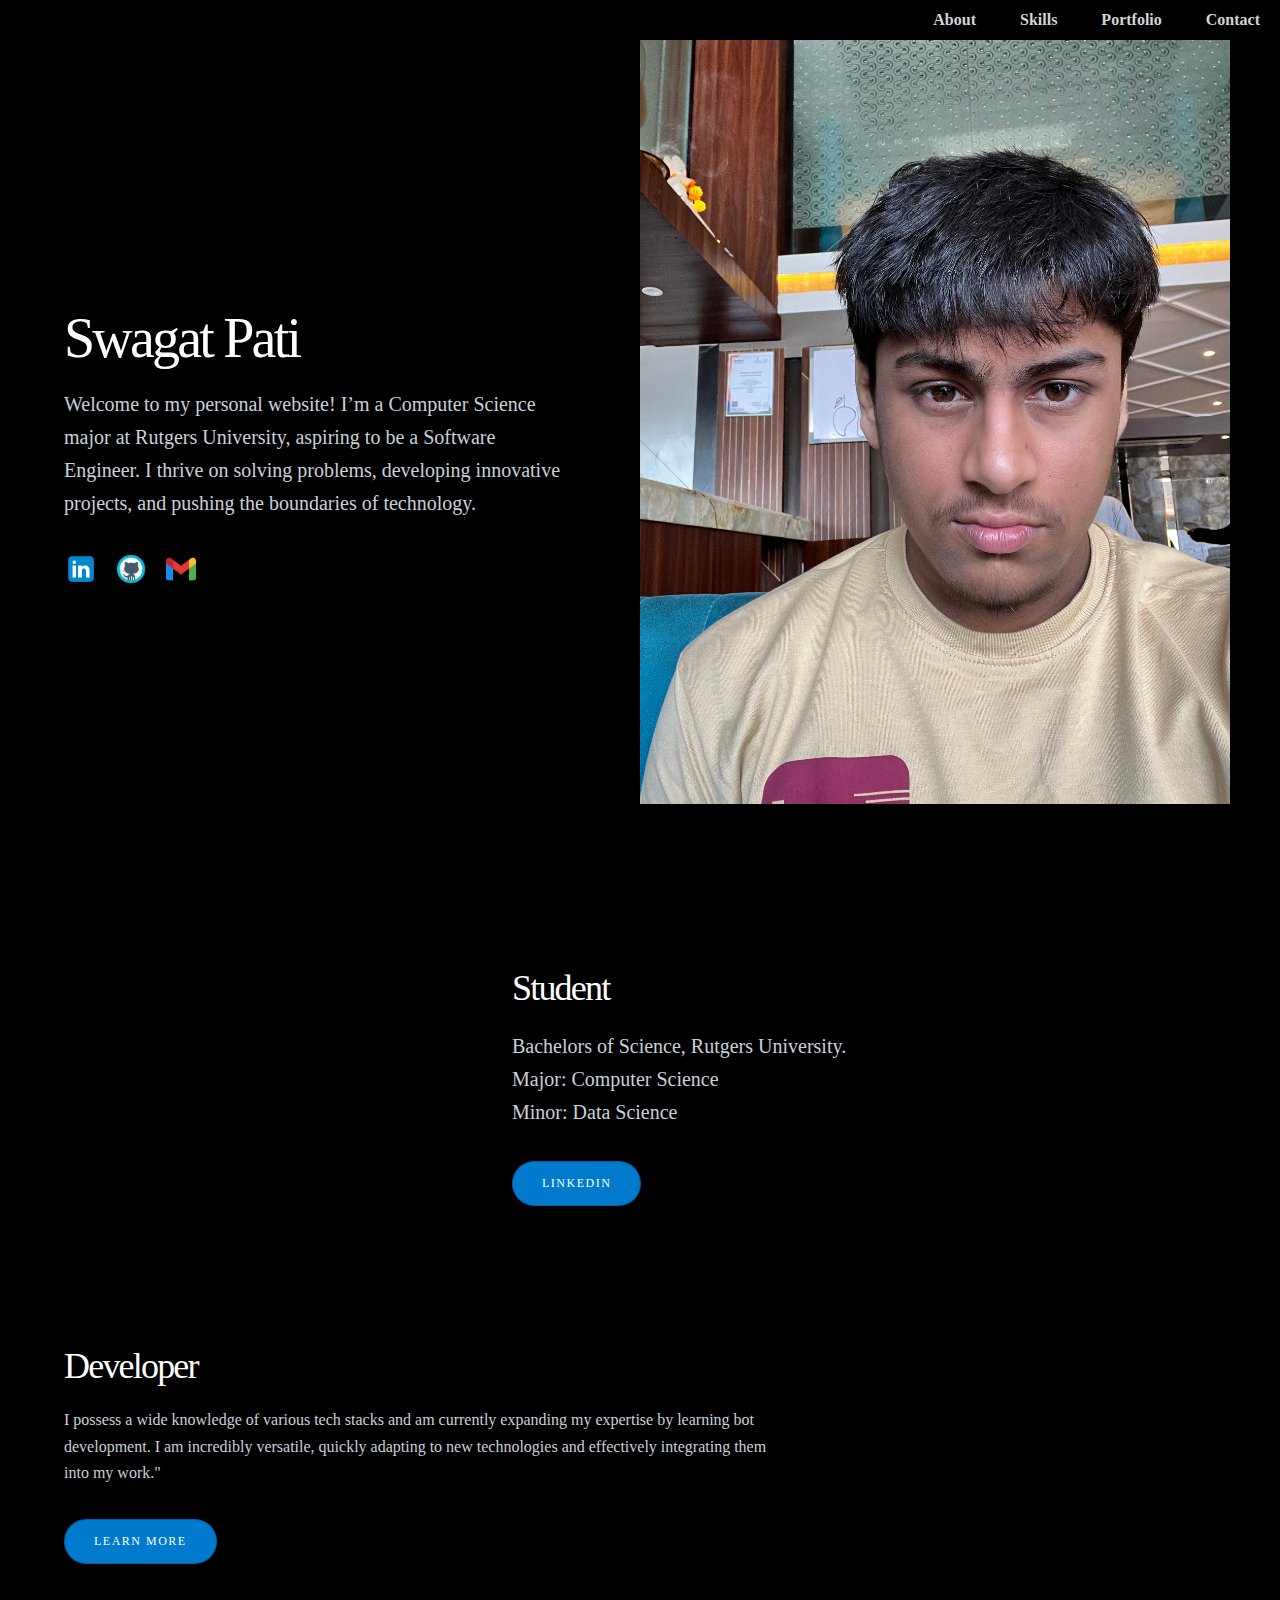
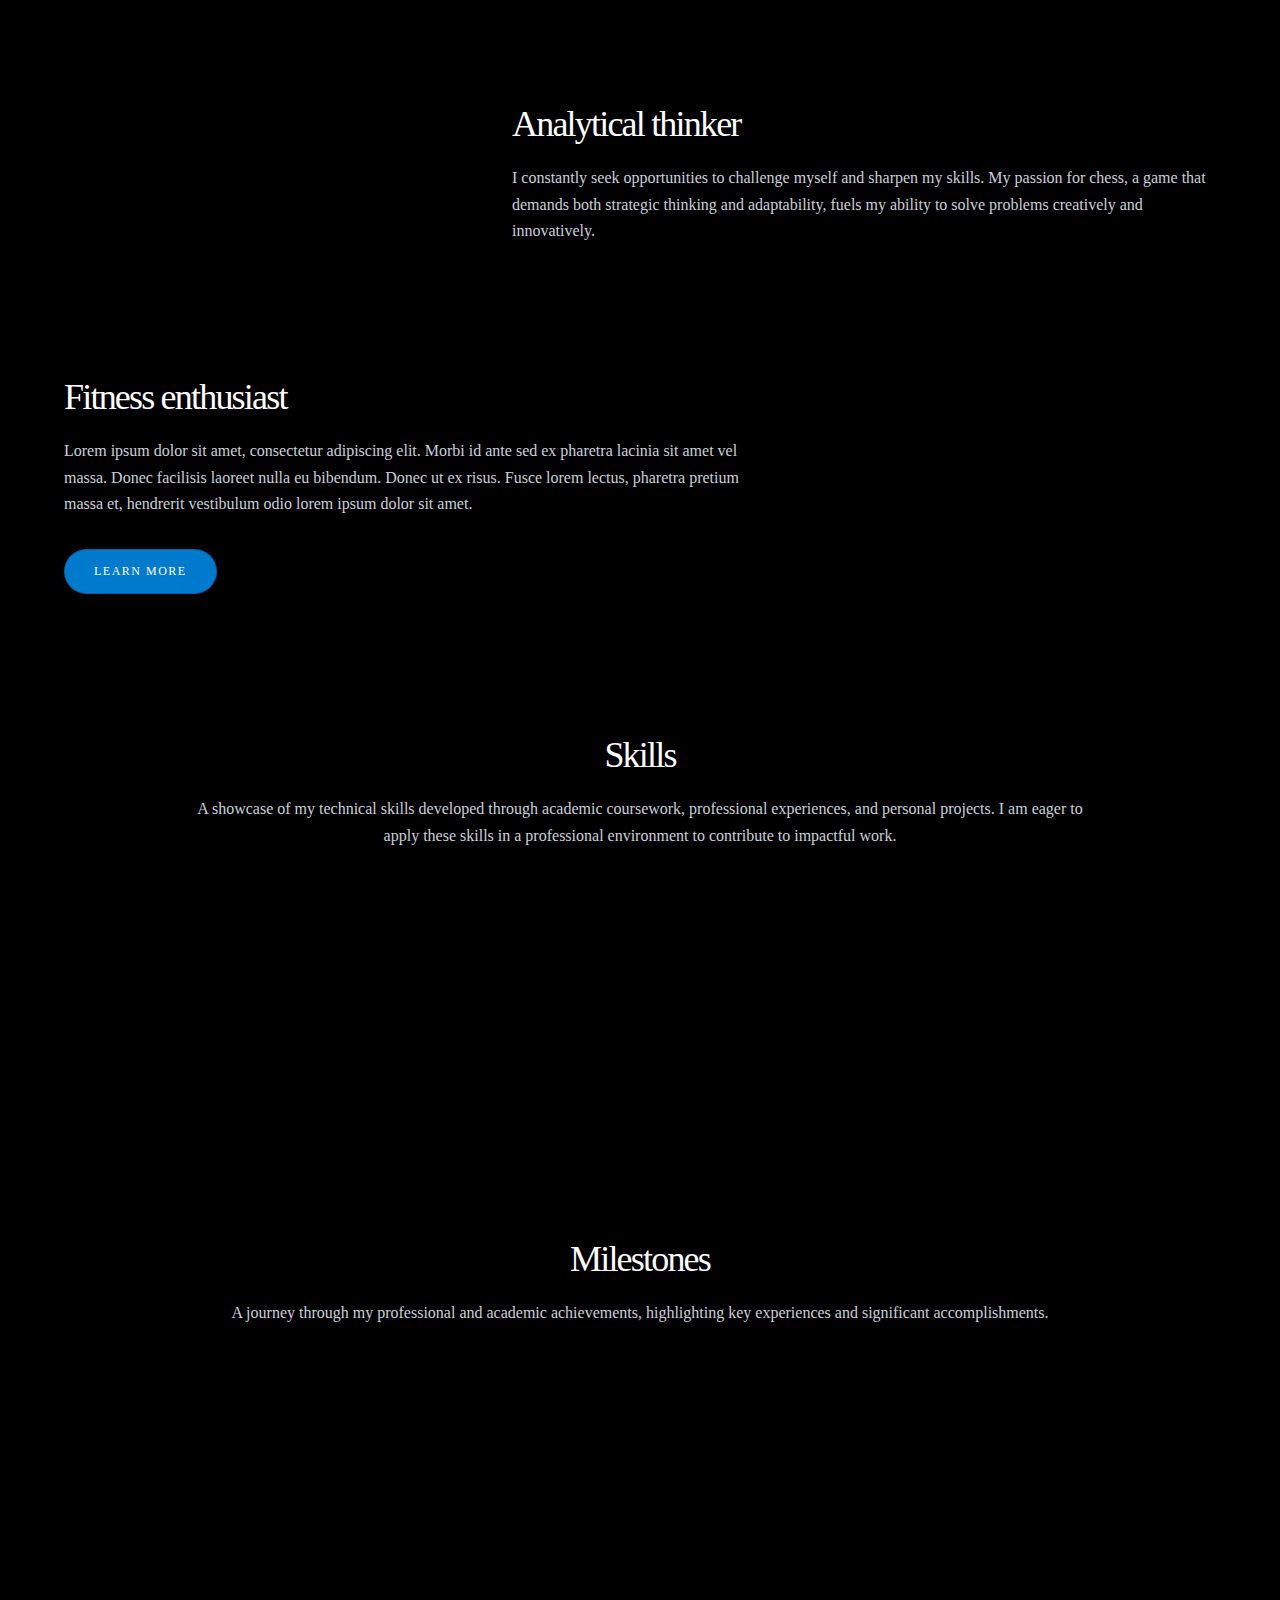
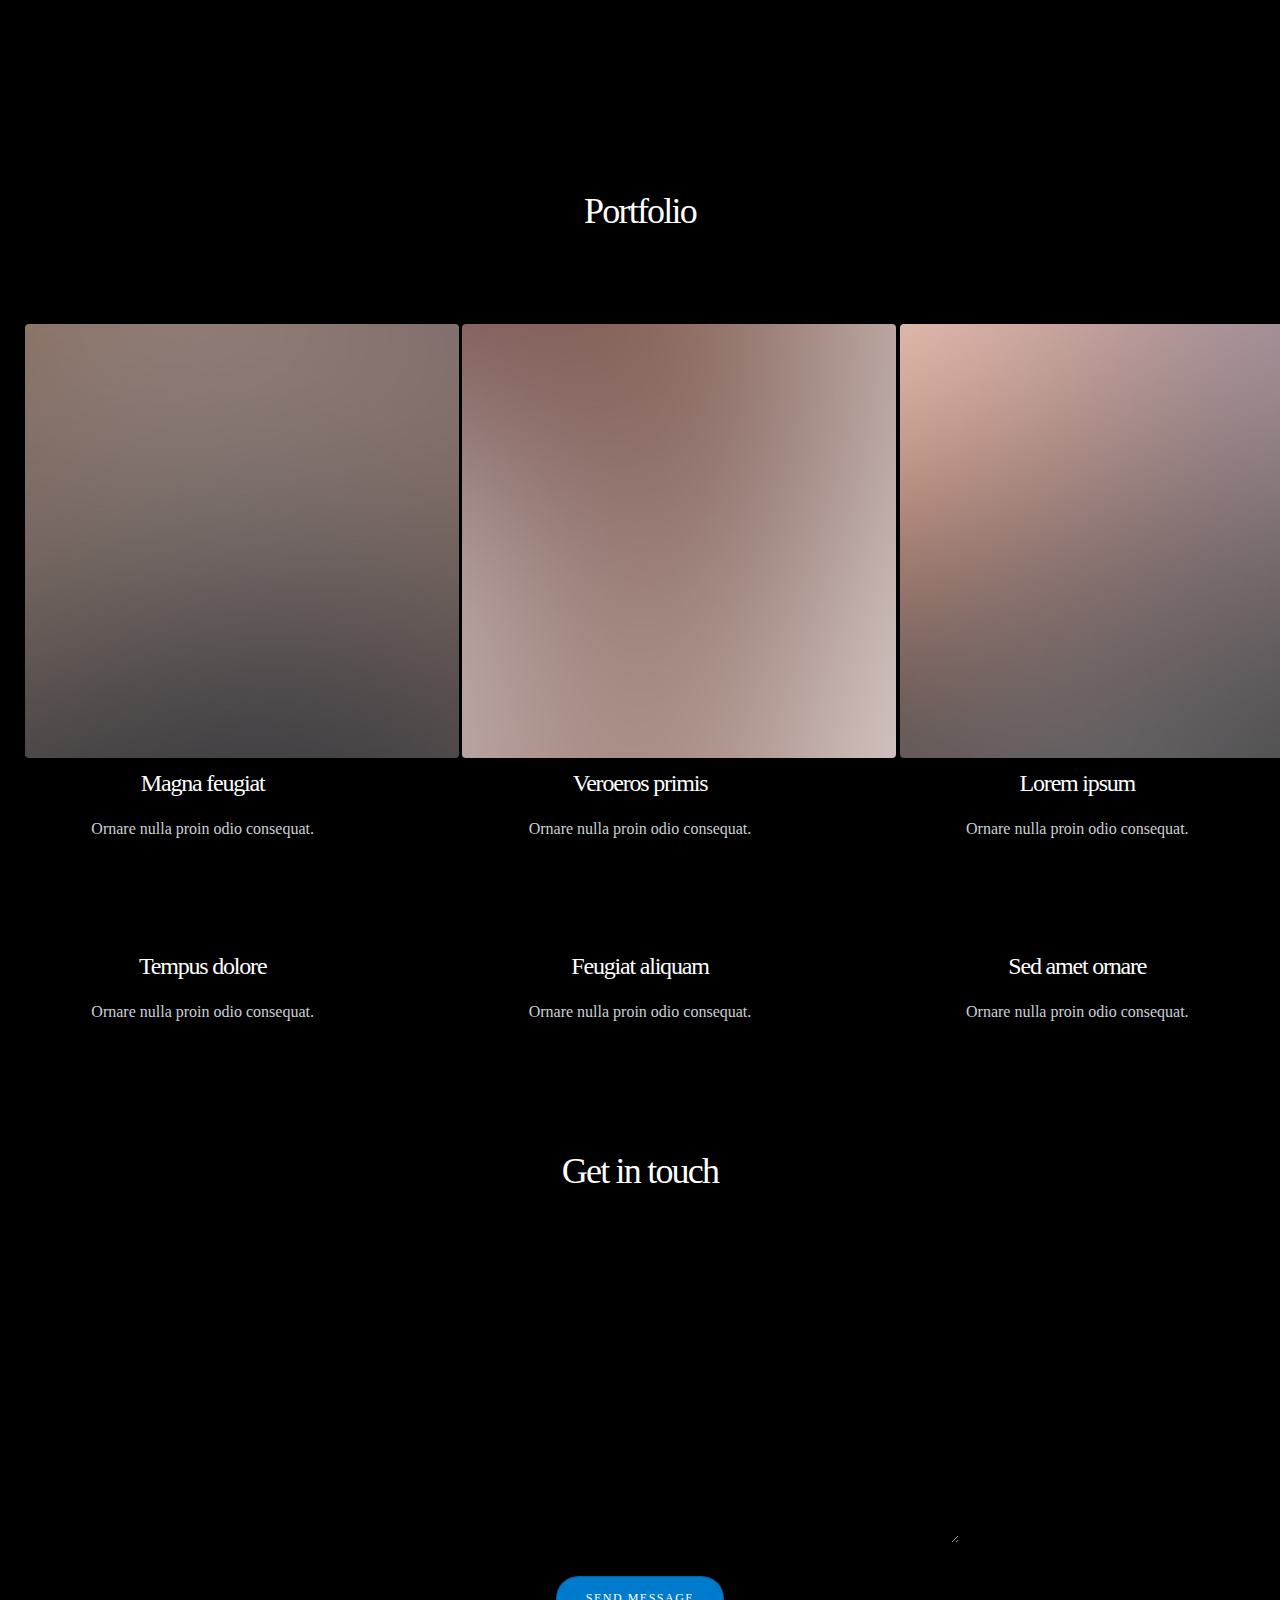
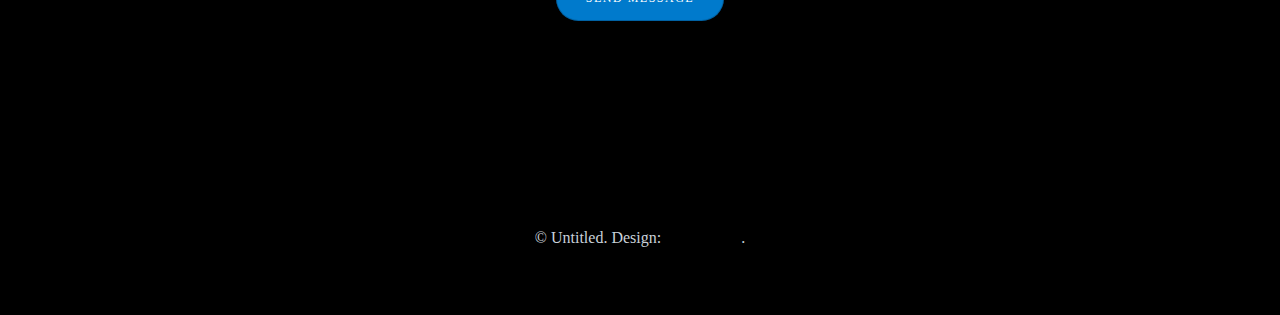
==== commit 1f0baebd: "New updates" ====
--- a/personalWebsite/index.html
+++ b/personalWebsite/index.html
@@ -1,12 +1,7 @@
 <!DOCTYPE HTML>
-<!--
-	Story by HTML5 UP
-	html5up.net | @ajlkn
-	Free for personal and commercial use under the CCA 3.0 license (html5up.net/license)
--->
 <html>
 	<head>
-		<title>Story by HTML5 UP</title>
+		<title>Personal Website</title>
 		<meta charset="utf-8" />
 		<meta name="viewport" content="width=device-width, initial-scale=1, user-scalable=no" />
 		<link rel="stylesheet" href="assets/css/main.css" />
@@ -14,28 +9,47 @@
 	</head>
 	<body class="is-preload">
 
+			<nav id="nav">
+				<ul class="container">
+					<li><a href="#About">About</a></li>
+					<li><a href="#skills">Skills</a></li>
+					<li><a href="#portfolio">Portfolio</a></li>
+					<li><a href="#contact">Contact</a></li>
+				</ul>
+			</nav>
+
 		<!-- Wrapper -->
 			<div id="wrapper" class="divided">
 
 				<!-- One -->
-					<section class="banner style1 orient-left content-align-left image-position-right fullscreen onload-image-fade-in onload-content-fade-right">
+					<section id="About" class="banner style1 orient-left content-align-left image-position-right fullscreen onload-image-fade-in onload-content-fade-right">
 						<div class="content">
 							<h1>Swagat Pati</h1>
 							<p class="major">
-								student<br>
-								developer<br>
-								technologist<br>
-								logical thinker<br>
-								fitness enthusiast<br>
+								Welcome to my personal website! I’m a Computer Science major at Rutgers University, aspiring to be a Software Engineer. I thrive on solving problems, developing innovative projects, and pushing the boundaries of technology.
 							</p>
 							
-							<ul class="actions stacked">
-								<li><a href="#first" class="button big wide smooth-scroll-middle">Get Started</a></li>
+							<ul class="icons">
+								<li>
+									<a href="https://www.linkedin.com/in/swagatpati8/">
+										<img src="images/linkedin.jpg" alt="LinkedIn" class="custom-linkedin-icon" style="width: 34px; height: 34px;">
+									</a>
+								</li>
+								<li>
+									<a href="https://github.com/swagatpati8?tab=repositories">
+										<img src="images/github.jpg" alt="Github Icon" style="width: 34px; height: 34px;">
+									</a>
+								</li>
+								<li>
+									<a href="mailto:swagat.pati@rutgers.edu">
+										<img src="images/mail.jpg" alt="Github Icon" style="width: 34px; height: 34px;">
+									</a>
+								</li>
 							</ul>
 						</div>
 						<div class="image">
 							<div class="image">
-								<img src="images/banner.jpg" alt="" style="width: 595px; height: auto;" />
+								<img src="images/banner.jpg" alt="" style="width: 590px; height: auto;" />
 							</div>
 						</div>
 					</section>
@@ -45,7 +59,7 @@
 						<div class="content">
 							<h2>Student</h2>
 							<p class="major">
-								Currently doing bachelors at Rutgers University.<br>
+								Bachelors of Science, Rutgers University.<br>
 								Major: Computer Science<br>
 								Minor: Data Science<br>
 							</p>
@@ -61,14 +75,14 @@
 				<!-- Three -->
 					<section class="spotlight style1 orient-left content-align-left image-position-center onscroll-image-fade-in">
 						<div class="content">
-							<h2>Technologist</h2>
-							<p>Lorem ipsum dolor sit amet, consectetur adipiscing elit. Morbi id ante sed ex pharetra lacinia sit amet vel massa. Donec facilisis laoreet nulla eu bibendum. Donec ut ex risus. Fusce lorem lectus, pharetra pretium massa et, hendrerit vestibulum odio lorem ipsum dolor sit amet.</p>
+							<h2>Developer</h2>
+							<p>I possess a wide knowledge of various tech stacks and am currently expanding my expertise by learning bot development. I am incredibly versatile, quickly adapting to new technologies and effectively integrating them into my work."</p>
 							<ul class="actions stacked">
 								<li><a href="#" class="button">Learn More</a></li>
 							</ul>
 						</div>
 						<div class="image">
-							<img src="images/spotlight02.jpg" alt="" />
+							<img src="images/spotlight02.jpg" alt="" style="width:420px; height:auto;" />
 						</div>
 					</section>
 
@@ -76,13 +90,10 @@
 					<section class="spotlight style1 orient-right content-align-left image-position-center onscroll-image-fade-in">
 						<div class="content">
 							<h2>Analytical thinker</h2>
-							<p>Lorem ipsum dolor sit amet, consectetur adipiscing </p>
-							<ul class="actions stacked">
-								<li><a href="https://leetcode.com/u/SwagatPati/" class="button">Leetcode Profile</a></li>
-							</ul>
+							<p>I constantly seek opportunities to challenge myself and sharpen my skills. My passion for chess, a game that demands both strategic thinking and adaptability, fuels my ability to solve problems creatively and innovatively.</p>
 						</div>
 						<div class="image">
-							<img src="images/spotlight03.jpg" alt="" style="width:500px; height:auto;" />
+							<img src="images/spotlight03.jpg" alt="" style="width:370px; height:auto;" />
 						</div>
 					</section>
 
@@ -96,22 +107,24 @@
 						</ul>
 					</div>
 					<div class="image">
-						<img src="images/spotlight02.jpg" alt="" />
+						<img src="images/spotlight04.jpg" alt="" />
 					</div>
 				</section>
+				
+
 
 				<!-- Six -->
-					<section class="wrapper style1 align-center">
+					<section id="skills" class="wrapper style1 align-center">
 						<div class="inner">
-							<h2>Massa sed condimentum</h2>
-							<p>Lorem ipsum dolor sit amet, consectetur adipiscing elit. Morbi id ante sed ex pharetra lacinia sit amet vel massa. Donec facilisis laoreet nulla eu bibendum. Donec ut ex risus. Fusce lorem lectus, pharetra pretium massa et, hendrerit vestibulum odio lorem ipsum.</p>
+							<h2>Skills</h2>
+							<p>A showcase of my technical skills developed through academic coursework, professional experiences, and personal projects. I am eager to apply these skills in a professional environment to contribute to impactful work.</p>
 						</div>
 
 						<!-- Gallery -->
 							<div class="gallery style2 medium lightbox onscroll-fade-in">
 								<article>
 									<a href="images/gallery/fulls/01.jpg" class="image">
-										<img src="images/gallery/thumbs/01.jpg" alt="" style="width:300px; height:auto" />
+										<img src="images/gallery/thumbs/01.jpg" alt="" style="width:300px; height:auto"/>
 									</a>
 									<div class="caption">
 										<h3>JAVA</h3>
@@ -123,7 +136,7 @@
 								</article>
 								<article>
 									<a href="images/gallery/fulls/02.jpg" class="image">
-										<img src="images/gallery/thumbs/02.jpg" alt="" style="width:250px; height:auto"/>
+										<img src="images/gallery/thumbs/02.jpg" alt="" style="width:210px; height:auto"/>
 									</a>
 									<div class="caption">
 										<h3>Spring Boot</h3>
@@ -135,10 +148,10 @@
 								</article>
 								<article>
 									<a href="images/gallery/fulls/03.jpg" class="image">
-										<img src="images/gallery/thumbs/03.jpg" alt="" style="width:300px; height:auto"/>
-									</a>
-									<div class="caption">
-										<h3>Magna Amet</h3>
+										<img src="images/gallery/thumbs/03.jpg" alt="" style="width:280px; height:auto"/>
+									</a>
+									<div class="caption">
+										<h3>Angular</h3>
 										<p>Lorem ipsum dolor amet, consectetur magna etiam elit. Etiam sed ultrices.</p>
 										<ul class="actions fixed">
 											<li><span class="button small">Details</span></li>
@@ -147,10 +160,10 @@
 								</article>
 								<article>
 									<a href="images/gallery/fulls/04.jpg" class="image">
-										<img src="images/gallery/thumbs/04.jpg" alt="" style="width:300px; height:auto"/>
-									</a>
-									<div class="caption">
-										<h3>Sed Tempus</h3>
+										<img src="images/gallery/thumbs/04.jpg" alt="" style="width:262px; height:auto"/>
+									</a>
+									<div class="caption">
+										<h3>MongoDB</h3>
 										<p>Lorem ipsum dolor amet, consectetur magna etiam elit. Etiam sed ultrices.</p>
 										<ul class="actions fixed">
 											<li><span class="button small">Details</span></li>
@@ -159,10 +172,10 @@
 								</article>
 								<article>
 									<a href="images/gallery/fulls/05.jpg" class="image">
-										<img src="images/gallery/thumbs/05.jpg" alt="" style="width:300px; height:auto"/>
-									</a>
-									<div class="caption">
-										<h3>Ultrices Magna</h3>
+										<img src="images/gallery/thumbs/05.jpg" alt="" style="width:261px; height:auto"/>
+									</a>
+									<div class="caption">
+										<h3>ReactJS</h3>
 										<p>Lorem ipsum dolor amet, consectetur magna etiam elit. Etiam sed ultrices.</p>
 										<ul class="actions fixed">
 											<li><span class="button small">Details</span></li>
@@ -171,10 +184,10 @@
 								</article>
 								<article>
 									<a href="images/gallery/fulls/06.jpg" class="image">
-										<img src="images/gallery/thumbs/06.jpg" alt="" style="width:300px; height:auto"/>
-									</a>
-									<div class="caption">
-										<h3>Sed Tempus</h3>
+										<img src="images/gallery/thumbs/06.jpg" alt="" style="width:270px; height:auto"/>
+									</a>
+									<div class="caption">
+										<h3>Python</h3>
 										<p>Lorem ipsum dolor amet, consectetur magna etiam elit. Etiam sed ultrices.</p>
 										<ul class="actions fixed">
 											<li><span class="button small">Details</span></li>
@@ -183,10 +196,10 @@
 								</article>
 								<article>
 									<a href="images/gallery/fulls/07.jpg" class="image">
-										<img src="images/gallery/thumbs/07.jpg" alt="" style="width:300px; height:auto"/>
-									</a>
-									<div class="caption">
-										<h3>Ipsum Lorem</h3>
+										<img src="images/gallery/thumbs/07.jpg" alt="" style="width:270px; height:auto"/>
+									</a>
+									<div class="caption">
+										<h3>Swagger UI</h3>
 										<p>Lorem ipsum dolor amet, consectetur magna etiam elit. Etiam sed ultrices.</p>
 										<ul class="actions fixed">
 											<li><span class="button small">Details</span></li>
@@ -195,10 +208,10 @@
 								</article>
 								<article>
 									<a href="images/gallery/fulls/08.jpg" class="image">
-										<img src="images/gallery/thumbs/08.jpg" alt="" style="width:300px; height:auto"/>
-									</a>
-									<div class="caption">
-										<h3>Magna Risus</h3>
+										<img src="images/gallery/thumbs/08.jpg" alt="" style="width:250px; height:auto"/>
+									</a>
+									<div class="caption">
+										<h3>Material UI</h3>
 										<p>Lorem ipsum dolor amet, consectetur magna etiam elit. Etiam sed ultrices.</p>
 										<ul class="actions fixed">
 											<li><span class="button small">Details</span></li>
@@ -207,10 +220,10 @@
 								</article>
 								<article>
 									<a href="images/gallery/fulls/09.jpg" class="image">
-										<img src="images/gallery/thumbs/09.jpg" alt="" style="width:300px; height:auto"/>
-									</a>
-									<div class="caption">
-										<h3>Tempus Dolor</h3>
+										<img src="images/gallery/thumbs/09.jpg" alt="" style="width:250px; height:auto"/>
+									</a>
+									<div class="caption">
+										<h3>Html5</h3>
 										<p>Lorem ipsum dolor amet, consectetur magna etiam elit. Etiam sed ultrices.</p>
 										<ul class="actions fixed">
 											<li><span class="button small">Details</span></li>
@@ -219,10 +232,10 @@
 								</article>
 								<article>
 									<a href="images/gallery/fulls/10.jpg" class="image">
-										<img src="images/gallery/thumbs/10.jpg" alt="" style="width:300px; height:auto"/>
-									</a>
-									<div class="caption">
-										<h3>Sed Etiam</h3>
+										<img src="images/gallery/thumbs/10.jpg" alt="" style="width:250px; height:auto"/>
+									</a>
+									<div class="caption">
+										<h3>JavaScript</h3>
 										<p>Lorem ipsum dolor amet, consectetur magna etiam elit. Etiam sed ultrices.</p>
 										<ul class="actions fixed">
 											<li><span class="button small">Details</span></li>
@@ -231,10 +244,10 @@
 								</article>
 								<article>
 									<a href="images/gallery/fulls/11.jpg" class="image">
-										<img src="images/gallery/thumbs/11.jpg" alt="" style="width:300px; height:auto"/>
-									</a>
-									<div class="caption">
-										<h3>Magna Lorem</h3>
+										<img src="images/gallery/thumbs/11.jpg" alt="" style="width:230px; height:auto"/>
+									</a>
+									<div class="caption">
+										<h3>Git</h3>
 										<p>Lorem ipsum dolor amet, consectetur magna etiam elit. Etiam sed ultrices.</p>
 										<ul class="actions fixed">
 											<li><span class="button small">Details</span></li>
@@ -261,71 +274,76 @@
 					<section class="wrapper style1 align-center">
 						<div class="inner">
 							<h2>Milestones</h2>
-							<p>Lorem ipsum dolor sit amet, consectetur adipiscing elit. Morbi id ante sed ex pharetra lacinia sit amet vel massa. Donec facilisis laoreet nulla eu bibendum. Donec ut ex risus. Fusce lorem lectus, pharetra pretium massa et, hendrerit vestibulum odio lorem ipsum.</p>
+							<p>A journey through my professional and academic achievements, highlighting key experiences and significant accomplishments.</p>
 							<div class="items style1 medium onscroll-fade-in">
 								<section>
-									<span class="icon style2 major fa-gem"></span>
-									<h3>Lorem</h3>
+									<img src="images/img01.jpg" alt="" style="width:200px; height:auto;"/>
+									<h3>Full Stack Dev Intern</h3>
 									<p>Lorem ipsum dolor sit amet, consectetur adipiscing elit. Morbi dui turpis, cursus eget orci amet aliquam congue semper. Etiam eget ultrices risus nec tempor elit.</p>
 								</section>
 								<section>
-									<span class="icon solid style2 major fa-save"></span>
-									<h3>Ipsum</h3>
-									<p>Lorem ipsum dolor sit amet, consectetur adipiscing elit. Morbi dui turpis, cursus eget orci amet aliquam congue semper. Etiam eget ultrices risus nec tempor elit.</p>
-								</section>
-								<section>
-									<span class="icon solid style2 major fa-chart-bar"></span>
-									<h3>Dolor</h3>
-									<p>Lorem ipsum dolor sit amet, consectetur adipiscing elit. Morbi dui turpis, cursus eget orci amet aliquam congue semper. Etiam eget ultrices risus nec tempor elit.</p>
-								</section>
-								<section>
-									<span class="icon solid style2 major fa-wifi"></span>
-									<h3>Amet</h3>
-									<p>Lorem ipsum dolor sit amet, consectetur adipiscing elit. Morbi dui turpis, cursus eget orci amet aliquam congue semper. Etiam eget ultrices risus nec tempor elit.</p>
-								</section>
-								<section>
-									<span class="icon solid style2 major fa-cog"></span>
-									<h3>Magna</h3>
-									<p>Lorem ipsum dolor sit amet, consectetur adipiscing elit. Morbi dui turpis, cursus eget orci amet aliquam congue semper. Etiam eget ultrices risus nec tempor elit.</p>
-								</section>
-								<section>
-									<span class="icon style2 major fa-paper-plane"></span>
-									<h3>Tempus</h3>
-									<p>Lorem ipsum dolor sit amet, consectetur adipiscing elit. Morbi dui turpis, cursus eget orci amet aliquam congue semper. Etiam eget ultrices risus nec tempor elit.</p>
-								</section>
-								<section>
-									<span class="icon solid style2 major fa-desktop"></span>
-									<h3>Aliquam</h3>
-									<p>Lorem ipsum dolor sit amet, consectetur adipiscing elit. Morbi dui turpis, cursus eget orci amet aliquam congue semper. Etiam eget ultrices risus nec tempor elit.</p>
-								</section>
-								<section>
-									<span class="icon solid style2 major fa-sync-alt"></span>
-									<h3>Elit</h3>
-									<p>Lorem ipsum dolor sit amet, consectetur adipiscing elit. Morbi dui turpis, cursus eget orci amet aliquam congue semper. Etiam eget ultrices risus nec tempor elit.</p>
-								</section>
-								<section>
-									<span class="icon solid style2 major fa-hashtag"></span>
-									<h3>Morbi</h3>
-									<p>Lorem ipsum dolor sit amet, consectetur adipiscing elit. Morbi dui turpis, cursus eget orci amet aliquam congue semper. Etiam eget ultrices risus nec tempor elit.</p>
-								</section>
-								<section>
-									<span class="icon solid style2 major fa-bolt"></span>
-									<h3>Turpis</h3>
-									<p>Lorem ipsum dolor sit amet, consectetur adipiscing elit. Morbi dui turpis, cursus eget orci amet aliquam congue semper. Etiam eget ultrices risus nec tempor elit.</p>
-								</section>
-								<section>
-									<span class="icon solid style2 major fa-envelope"></span>
-									<h3>Ultrices</h3>
-									<p>Lorem ipsum dolor sit amet, consectetur adipiscing elit. Morbi dui turpis, cursus eget orci amet aliquam congue semper. Etiam eget ultrices risus nec tempor elit.</p>
-								</section>
-								<section>
-									<span class="icon solid style2 major fa-leaf"></span>
-									<h3>Risus</h3>
+									<img src="images/img02.jpg" alt="" style="width:200px; height:auto;"/>
+									<h3>Software Engineering Fellow</h3>
 									<p>Lorem ipsum dolor sit amet, consectetur adipiscing elit. Morbi dui turpis, cursus eget orci amet aliquam congue semper. Etiam eget ultrices risus nec tempor elit.</p>
 								</section>
 							</div>
 						</div>
 					</section>
+
+				<!-- Eight -->
+					<article id="portfolio" class="wrapper style1 align-center">
+						<div class="container">
+							<header>
+								<h2>Portfolio</h2>
+								<p>Proin odio consequat  sapien vestibulum consequat lorem dolore feugiat.</p>
+							</header>
+							<div class="row">
+								<div class="col-4 col-6-medium col-12-small">
+									<article class="box style2">
+										<a href="#" class="image featured"><img src="images/pic01.jpg" alt="" /></a>
+										<h3><a href="#">Magna feugiat</a></h3>
+										<p>Ornare nulla proin odio consequat.</p>
+									</article>
+								</div>
+								<div class="col-4 col-6-medium col-12-small">
+									<article class="box style2">
+										<a href="#" class="image featured"><img src="images/pic02.jpg" alt="" /></a>
+										<h3><a href="#">Veroeros primis</a></h3>
+										<p>Ornare nulla proin odio consequat.</p>
+									</article>
+								</div>
+								<div class="col-4 col-6-medium col-12-small">
+									<article class="box style2">
+										<a href="#" class="image featured"><img src="images/pic03.jpg" alt="" /></a>
+										<h3><a href="#">Lorem ipsum</a></h3>
+										<p>Ornare nulla proin odio consequat.</p>
+									</article>
+								</div>
+								<div class="col-4 col-6-medium col-12-small">
+									<article class="box style2">
+										<a href="#" class="image featured"><img src="images/pic04.jpg" alt="" /></a>
+										<h3><a href="#">Tempus dolore</a></h3>
+										<p>Ornare nulla proin odio consequat.</p>
+									</article>
+								</div>
+								<div class="col-4 col-6-medium col-12-small">
+									<article class="box style2">
+										<a href="#" class="image featured"><img src="images/pic05.jpg" alt="" /></a>
+										<h3><a href="#">Feugiat aliquam</a></h3>
+										<p>Ornare nulla proin odio consequat.</p>
+									</article>
+								</div>
+								<div class="col-4 col-6-medium col-12-small">
+									<article class="box style2">
+										<a href="#" class="image featured"><img src="images/pic06.jpg" alt="" /></a>
+										<h3><a href="#">Sed amet ornare</a></h3>
+										<p>Ornare nulla proin odio consequat.</p>
+									</article>
+								</div>
+							</div>
+						</div>
+					</article>
+		
 
 				<!-- Eight -->
 					<section class="wrapper style1 align-center">
@@ -363,6 +381,7 @@
 								<li><a href="#" class="icon brands style2 fa-instagram"><span class="label">Instagram</span></a></li>
 								<li><a href="#" class="icon brands style2 fa-linkedin-in"><span class="label">LinkedIn</span></a></li>
 								<li><a href="#" class="icon style2 fa-envelope"><span class="label">Email</span></a></li>
+								<li><a href="#" class="icon brands fa-github"><span class="label">Github</span></a></li>
 							</ul>
 							<p>&copy; Untitled. Design: <a href="https://html5up.net">HTML5 UP</a>.</p>
 						</div>
--- a/personalWebsite/assets/css/main.css
+++ b/personalWebsite/assets/css/main.css
@@ -152,8 +152,8 @@
 		}
 
 	body {
-		background-color: #1E1E1E;
-		color: #9CDCFE;
+		background-color: #000000;
+		color: #C9D1D9;
 	}
 
 	body, input, select, textarea {
@@ -333,7 +333,7 @@
 	}
 
 	h1, h2, h3, h4, h5, h6 {
-		color: #D4D4D4;
+		color: #FFFFFF;
 	}
 
 	blockquote {
@@ -2187,9 +2187,9 @@
 	input[type="button"],
 	button,
 	.button {
-		background-color: transparent;
+		background-color: #007ACC;
 		box-shadow: inset 0 0 0 1px rgba(0, 0, 0, 0.2);
-		color: #000000 !important;
+		color: white !important;
 	}
 
 		input[type="submit"]:hover,
@@ -2621,7 +2621,7 @@
 	}
 
 	a.icon.style2:active:before {
-		background-color: rgba(71, 211, 229, 0.1);
+		background-color: rgba(22, 45, 223, 0.1);
 		box-shadow: inset 0 0 0 1px #47D3E5;
 		color: #47D3E5;
 	}
@@ -2751,6 +2751,73 @@
 	ul.alt li {
 		border-top-color: rgba(0, 0, 0, 0.2);
 	}
+
+
+
+/* Nav */
+
+#nav {
+	background-color: #000000;
+	text-align: right;
+	position: fixed;
+	left: 0;
+	top: 0;
+	width: 100%;
+	z-index: 10000;
+	cursor: default;
+	height: 2.5em;
+	line-height: 1.5em;
+}
+
+	#nav ul {
+		margin-bottom: 0;
+		list-style: none;
+		padding-left: 0;
+	}
+
+	#nav li {
+		display: inline-block;
+		padding-left: 0;
+	}
+
+	#nav a {
+		-moz-transition: background-color .2s ease-in-out;
+		-webkit-transition: background-color .2s ease-in-out;
+		-ms-transition: background-color .2s ease-in-out;
+		transition: background-color .2s ease-in-out;
+		position: relative;
+		display: block;
+		color: #D4D4D4;
+		text-decoration: none;
+		outline: 0;
+		font-weight: 600;
+		border-radius: 8px;
+		color: #D4D4D4;
+		height: 2.5em;
+		line-height: 2.5em;
+		padding: 0 1.25em;
+	}
+
+		#nav a:hover {
+			color: #FFFFFF;
+		}
+
+		#nav a.active {
+			background: #007ACC;
+		}
+
+			#nav a.active:before {
+				content: '';
+				display: block;
+				position: absolute;
+				bottom: -0.6em;
+				left: 50%;
+				margin-left: -0.75em;
+				border-left: solid 0.75em transparent;
+				border-right: solid 0.75em transparent;
+				border-top: solid 0.6em #007ACC;
+			}
+
 
 /* Actions */
 
@@ -6118,6 +6185,8 @@
 		-webkit-transition-delay: 0s;
 		-ms-transition-delay: 0s;
 		transition-delay: 0s;
+		/*width: 400px;
+		height: 300px;*/
 	}
 
 	.gallery.onscroll-fade-in article:nth-child(2) .image img {
@@ -6139,6 +6208,8 @@
 		-webkit-transition-delay: 0.45s;
 		-ms-transition-delay: 0.45s;
 		transition-delay: 0.45s;
+		/*width: 2px;
+		height: 3000px;*/
 	}
 
 	.gallery.onscroll-fade-in article:nth-child(5) .image img {
@@ -6655,7 +6726,7 @@
 			}
 
 				.gallery.style1.big article .caption {
-					padding: 2rem;
+					padding: 2;
 				}
 
 		}
@@ -6869,8 +6940,9 @@
 			display: block;
 			position: relative;
 			overflow: hidden;
-			width: 22.5rem;
+			width: 14rem;
 			max-width: 75vw;
+			max-height: 258px;
 		}
 
 			.gallery.style2 article .image {
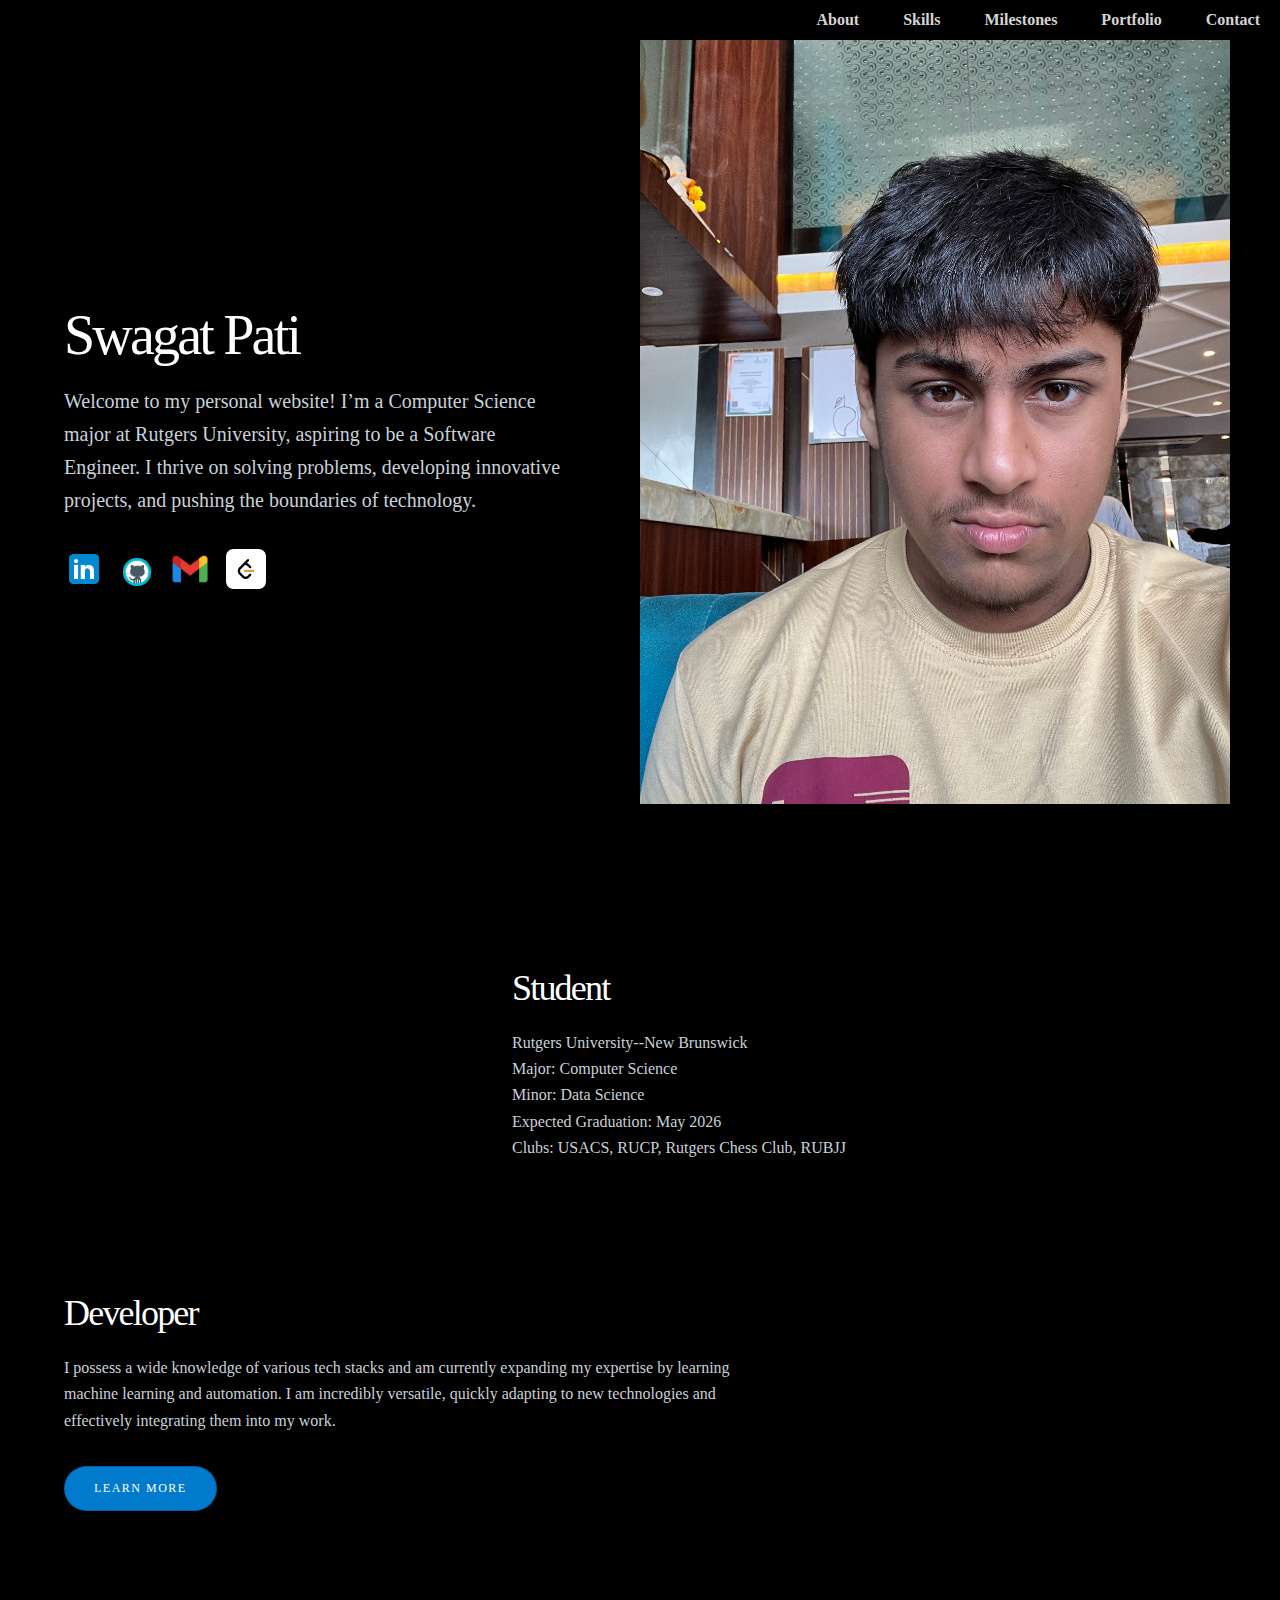
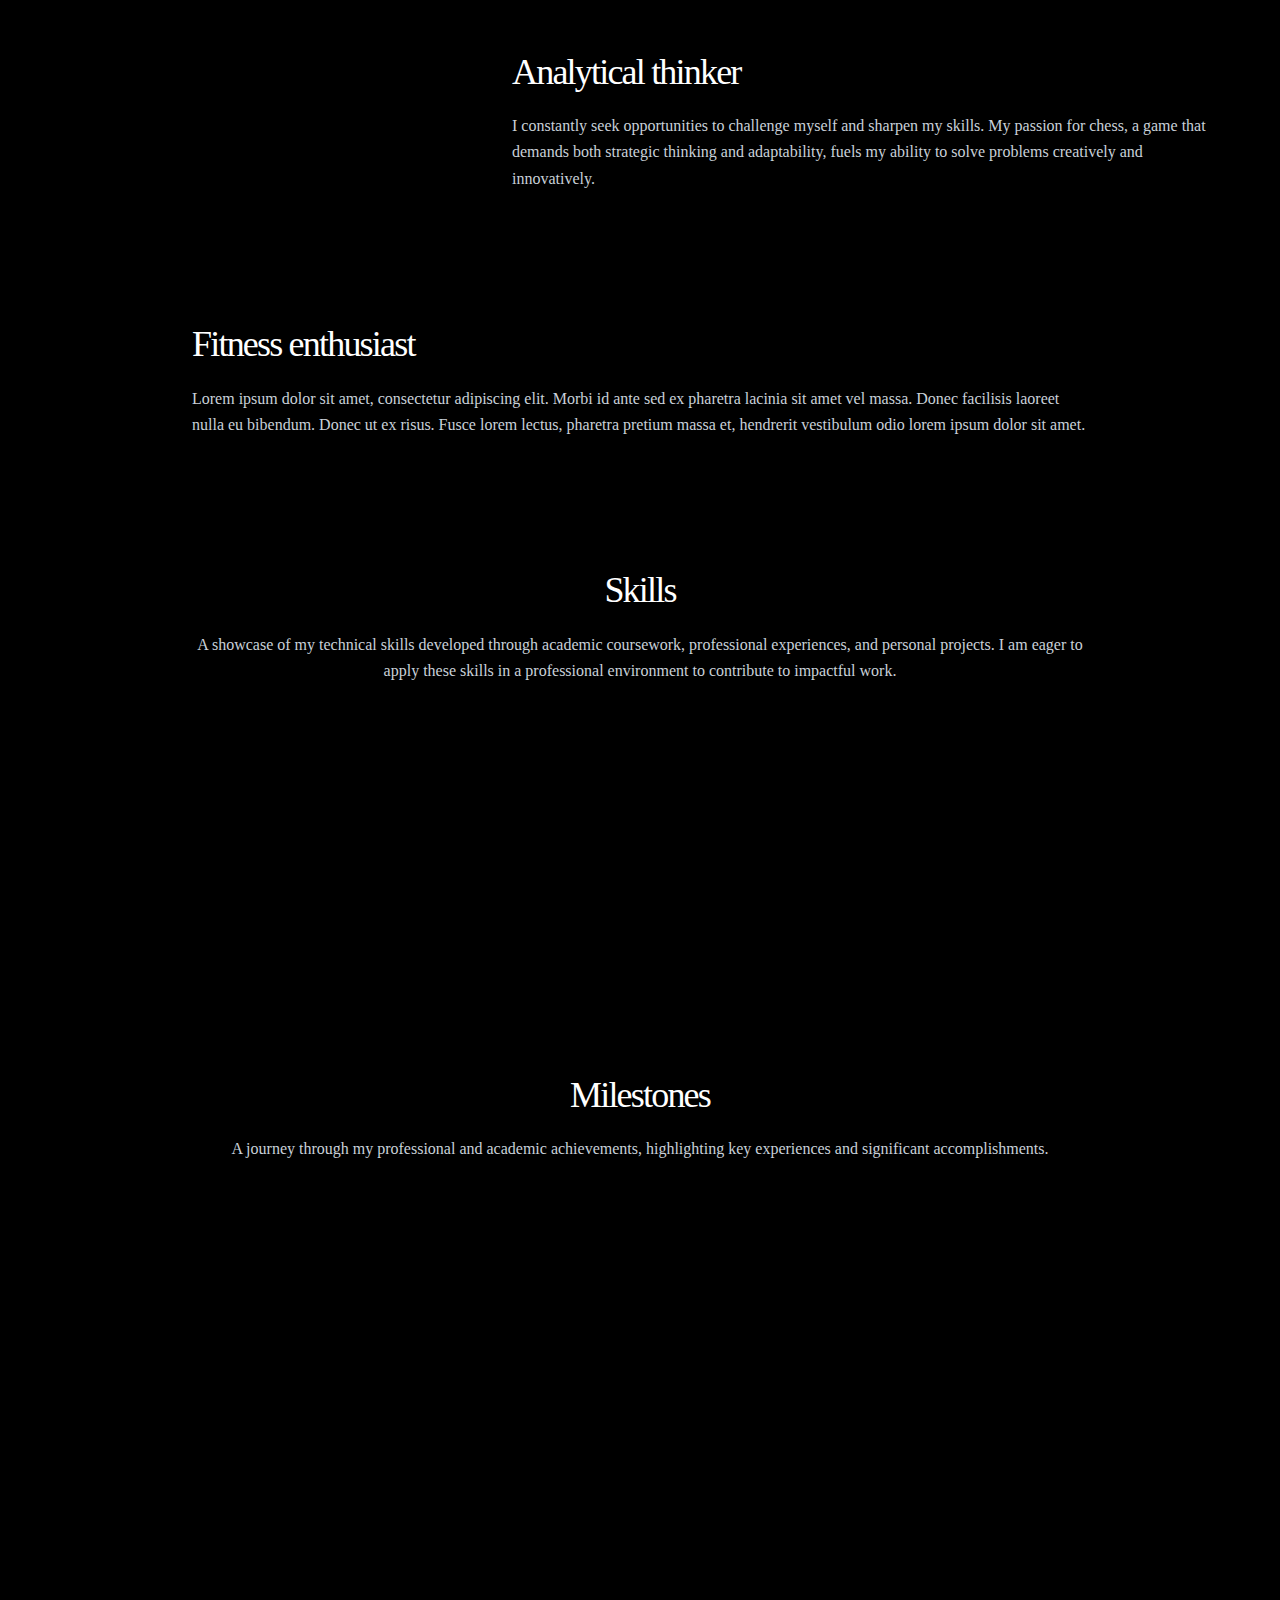
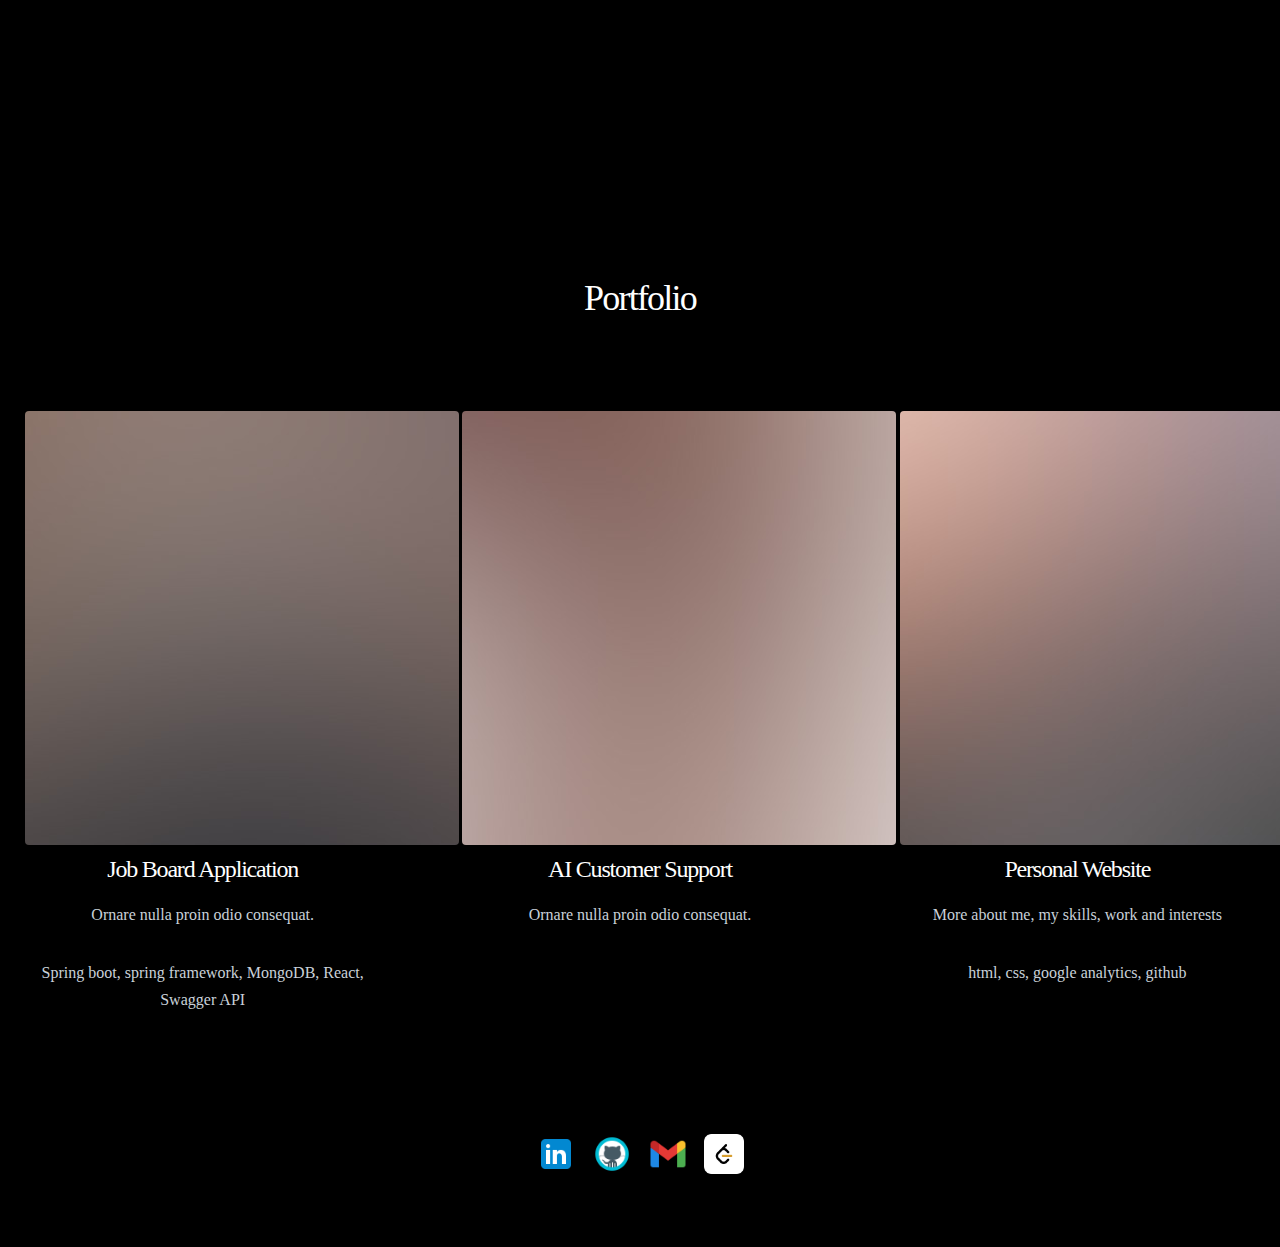
==== commit 0649bebf: "new updates" ====
--- a/personalWebsite/index.html
+++ b/personalWebsite/index.html
@@ -13,6 +13,7 @@
 				<ul class="container">
 					<li><a href="#About">About</a></li>
 					<li><a href="#skills">Skills</a></li>
+					<li><a href="#milestones">Milestones</a></li>
 					<li><a href="#portfolio">Portfolio</a></li>
 					<li><a href="#contact">Contact</a></li>
 				</ul>
@@ -32,7 +33,7 @@
 							<ul class="icons">
 								<li>
 									<a href="https://www.linkedin.com/in/swagatpati8/">
-										<img src="images/linkedin.jpg" alt="LinkedIn" class="custom-linkedin-icon" style="width: 34px; height: 34px;">
+										<img src="images/linkedin.jpg" alt="LinkedIn" style="width: 40px; height: 40px;">
 									</a>
 								</li>
 								<li>
@@ -42,7 +43,12 @@
 								</li>
 								<li>
 									<a href="mailto:swagat.pati@rutgers.edu">
-										<img src="images/mail.jpg" alt="Github Icon" style="width: 34px; height: 34px;">
+										<img src="images/mail.jpg" alt="Github Icon" style="width: 40px; height: 40px;">
+									</a>
+								</li>
+								<li>
+									<a href="https://leetcode.com/u/SwagatPati/">
+										<img src="images/leetcode.jpg" alt="LinkedIn" style="width: 40px; height: 40px;">
 									</a>
 								</li>
 							</ul>
@@ -58,17 +64,16 @@
 					<section class="spotlight style1 orient-right content-align-left image-position-center onscroll-image-fade-in" id="first">
 						<div class="content">
 							<h2>Student</h2>
-							<p class="major">
-								Bachelors of Science, Rutgers University.<br>
+							<p>
+								Rutgers University--New Brunswick<br>
 								Major: Computer Science<br>
 								Minor: Data Science<br>
+								Expected Graduation: May 2026<br>
+								Clubs: USACS, RUCP, Rutgers Chess Club, RUBJJ<br>
 							</p>
-							<ul class="actions stacked">
-								<li><a href="https://www.linkedin.com/in/swagatpati8/" class="button">LinkedIn</a></li>
-							</ul>
 						</div>
 						<div class="image">
-							<img src="images/spotlight01.jpg" alt="" style="width: 470px; height: auto;"/>
+							<img src="images/spotlight01.jpg" alt="" style="width: 400px; height: auto;"/>
 						</div>
 					</section>
 
@@ -76,7 +81,7 @@
 					<section class="spotlight style1 orient-left content-align-left image-position-center onscroll-image-fade-in">
 						<div class="content">
 							<h2>Developer</h2>
-							<p>I possess a wide knowledge of various tech stacks and am currently expanding my expertise by learning bot development. I am incredibly versatile, quickly adapting to new technologies and effectively integrating them into my work."</p>
+							<p>I possess a wide knowledge of various tech stacks and am currently expanding my expertise by learning machine learning and automation. I am incredibly versatile, quickly adapting to new technologies and effectively integrating them into my work.</p>
 							<ul class="actions stacked">
 								<li><a href="#" class="button">Learn More</a></li>
 							</ul>
@@ -102,12 +107,6 @@
 					<div class="content">
 						<h2>Fitness enthusiast</h2>
 						<p>Lorem ipsum dolor sit amet, consectetur adipiscing elit. Morbi id ante sed ex pharetra lacinia sit amet vel massa. Donec facilisis laoreet nulla eu bibendum. Donec ut ex risus. Fusce lorem lectus, pharetra pretium massa et, hendrerit vestibulum odio lorem ipsum dolor sit amet.</p>
-						<ul class="actions stacked">
-							<li><a href="#" class="button">Learn More</a></li>
-						</ul>
-					</div>
-					<div class="image">
-						<img src="images/spotlight04.jpg" alt="" />
 					</div>
 				</section>
 				
@@ -123,12 +122,33 @@
 						<!-- Gallery -->
 							<div class="gallery style2 medium lightbox onscroll-fade-in">
 								<article>
+									<a href="images/gallery/fulls/04.jpg" class="image">
+										<img src="images/gallery/thumbs/04.jpg" alt="" style="width:262px; height:auto"/>
+									</a>
+									<div class="caption">
+										<h3>MongoDB</h3>
+										<ul class="actions fixed">
+											<li><span class="button small">Details</span></li>
+										</ul>
+									</div>
+								</article>
+								<article>
 									<a href="images/gallery/fulls/01.jpg" class="image">
 										<img src="images/gallery/thumbs/01.jpg" alt="" style="width:300px; height:auto"/>
 									</a>
 									<div class="caption">
 										<h3>JAVA</h3>
-										<p>Lorem ipsum dolor amet, consectetur magna etiam elit. Etiam sed ultrices.</p>
+										<ul class="actions fixed">
+											<li><span class="button small">Details</span></li>
+										</ul>
+									</div>
+								</article>
+								<article>
+									<a href="images/gallery/fulls/05.jpg" class="image">
+										<img src="images/gallery/thumbs/05.jpg" alt="" style="width:261px; height:auto"/>
+									</a>
+									<div class="caption">
+										<h3>ReactJS</h3>
 										<ul class="actions fixed">
 											<li><span class="button small">Details</span></li>
 										</ul>
@@ -136,11 +156,10 @@
 								</article>
 								<article>
 									<a href="images/gallery/fulls/02.jpg" class="image">
-										<img src="images/gallery/thumbs/02.jpg" alt="" style="width:210px; height:auto"/>
+										<img src="images/gallery/thumbs/02.jpg" alt="" style="width:270px; height:auto"/>
 									</a>
 									<div class="caption">
 										<h3>Spring Boot</h3>
-										<p>Lorem ipsum dolor amet, consectetur magna etiam elit. Etiam sed ultrices.</p>
 										<ul class="actions fixed">
 											<li><span class="button small">Details</span></li>
 										</ul>
@@ -148,11 +167,10 @@
 								</article>
 								<article>
 									<a href="images/gallery/fulls/03.jpg" class="image">
-										<img src="images/gallery/thumbs/03.jpg" alt="" style="width:280px; height:auto"/>
+										<img src="images/gallery/thumbs/03.jpg" alt="" style="width:260px; height:auto"/>
 									</a>
 									<div class="caption">
 										<h3>Angular</h3>
-										<p>Lorem ipsum dolor amet, consectetur magna etiam elit. Etiam sed ultrices.</p>
 										<ul class="actions fixed">
 											<li><span class="button small">Details</span></li>
 										</ul>
@@ -164,7 +182,6 @@
 									</a>
 									<div class="caption">
 										<h3>MongoDB</h3>
-										<p>Lorem ipsum dolor amet, consectetur magna etiam elit. Etiam sed ultrices.</p>
 										<ul class="actions fixed">
 											<li><span class="button small">Details</span></li>
 										</ul>
@@ -176,7 +193,6 @@
 									</a>
 									<div class="caption">
 										<h3>ReactJS</h3>
-										<p>Lorem ipsum dolor amet, consectetur magna etiam elit. Etiam sed ultrices.</p>
 										<ul class="actions fixed">
 											<li><span class="button small">Details</span></li>
 										</ul>
@@ -188,7 +204,6 @@
 									</a>
 									<div class="caption">
 										<h3>Python</h3>
-										<p>Lorem ipsum dolor amet, consectetur magna etiam elit. Etiam sed ultrices.</p>
 										<ul class="actions fixed">
 											<li><span class="button small">Details</span></li>
 										</ul>
@@ -196,59 +211,10 @@
 								</article>
 								<article>
 									<a href="images/gallery/fulls/07.jpg" class="image">
-										<img src="images/gallery/thumbs/07.jpg" alt="" style="width:270px; height:auto"/>
+										<img src="images/gallery/thumbs/07.jpg" alt="" style="width:280px; height:auto"/>
 									</a>
 									<div class="caption">
 										<h3>Swagger UI</h3>
-										<p>Lorem ipsum dolor amet, consectetur magna etiam elit. Etiam sed ultrices.</p>
-										<ul class="actions fixed">
-											<li><span class="button small">Details</span></li>
-										</ul>
-									</div>
-								</article>
-								<article>
-									<a href="images/gallery/fulls/08.jpg" class="image">
-										<img src="images/gallery/thumbs/08.jpg" alt="" style="width:250px; height:auto"/>
-									</a>
-									<div class="caption">
-										<h3>Material UI</h3>
-										<p>Lorem ipsum dolor amet, consectetur magna etiam elit. Etiam sed ultrices.</p>
-										<ul class="actions fixed">
-											<li><span class="button small">Details</span></li>
-										</ul>
-									</div>
-								</article>
-								<article>
-									<a href="images/gallery/fulls/09.jpg" class="image">
-										<img src="images/gallery/thumbs/09.jpg" alt="" style="width:250px; height:auto"/>
-									</a>
-									<div class="caption">
-										<h3>Html5</h3>
-										<p>Lorem ipsum dolor amet, consectetur magna etiam elit. Etiam sed ultrices.</p>
-										<ul class="actions fixed">
-											<li><span class="button small">Details</span></li>
-										</ul>
-									</div>
-								</article>
-								<article>
-									<a href="images/gallery/fulls/10.jpg" class="image">
-										<img src="images/gallery/thumbs/10.jpg" alt="" style="width:250px; height:auto"/>
-									</a>
-									<div class="caption">
-										<h3>JavaScript</h3>
-										<p>Lorem ipsum dolor amet, consectetur magna etiam elit. Etiam sed ultrices.</p>
-										<ul class="actions fixed">
-											<li><span class="button small">Details</span></li>
-										</ul>
-									</div>
-								</article>
-								<article>
-									<a href="images/gallery/fulls/11.jpg" class="image">
-										<img src="images/gallery/thumbs/11.jpg" alt="" style="width:230px; height:auto"/>
-									</a>
-									<div class="caption">
-										<h3>Git</h3>
-										<p>Lorem ipsum dolor amet, consectetur magna etiam elit. Etiam sed ultrices.</p>
 										<ul class="actions fixed">
 											<li><span class="button small">Details</span></li>
 										</ul>
@@ -256,11 +222,10 @@
 								</article>
 								<article>
 									<a href="images/gallery/fulls/12.jpg" class="image">
-										<img src="images/gallery/thumbs/12.jpg" alt="" style="width:300px; height:auto"/>
-									</a>
-									<div class="caption">
-										<h3>Ipsum Dolor</h3>
-										<p>Lorem ipsum dolor amet, consectetur magna etiam elit. Etiam sed ultrices.</p>
+										<img src="images/gallery/thumbs/12.jpg" alt="" style="width:270px; height:auto"/>
+									</a>
+									<div class="caption">
+										<h3>Jenkins</h3>
 										<ul class="actions fixed">
 											<li><span class="button small">Details</span></li>
 										</ul>
@@ -271,20 +236,35 @@
 					</section>
 
 				<!-- Seven -->
-					<section class="wrapper style1 align-center">
+					<section id="milestones" class="wrapper style1 align-center">
 						<div class="inner">
 							<h2>Milestones</h2>
 							<p>A journey through my professional and academic achievements, highlighting key experiences and significant accomplishments.</p>
 							<div class="items style1 medium onscroll-fade-in">
 								<section>
+									<img src="images/img03.jpg" alt="" style="width:200px; height:auto;"/>
+									<h3>Front End Developer</h3>
+									<p>Designed and implemented mobile applications using Flutter and Dart
+										Building intuitive, responsive, and visually appealing user interfaces for iOS and Android platforms
+										Participated in the development process from concept to deployment, contributing to user experience
+										Enhancing code quality through best practices in mobile development, including state management and UI optimization</p>
+								</section>
+								<section>
 									<img src="images/img01.jpg" alt="" style="width:200px; height:auto;"/>
 									<h3>Full Stack Dev Intern</h3>
-									<p>Lorem ipsum dolor sit amet, consectetur adipiscing elit. Morbi dui turpis, cursus eget orci amet aliquam congue semper. Etiam eget ultrices risus nec tempor elit.</p>
+									<p>Teamed with 3 QA managers to coordinate 24/7 testing coverage for backend systems built with Spring Boot
+										Applied core concepts of OOP to effectively use dependency injection and MongoDB for database management
+										Created a secure login system for 800+ employees using Spring Security, and UI development with Angular
+										Gained hands on experience with coding standards, best practices and GitHub in a fast paced startup environment
+									</p>
 								</section>
 								<section>
 									<img src="images/img02.jpg" alt="" style="width:200px; height:auto;"/>
 									<h3>Software Engineering Fellow</h3>
-									<p>Lorem ipsum dolor sit amet, consectetur adipiscing elit. Morbi dui turpis, cursus eget orci amet aliquam congue semper. Etiam eget ultrices risus nec tempor elit.</p>
+									<p>Built 5+ AI apps and APIs using OpenAl NextJS, Pinecone, StripeAP| with 98% accuracy as seen by 1000 users
+										Developed projects from design to deployment leading 4+ engineering fellows using MVC design patterns
+										Coached by Amazon, Bloomberg and Capital One engineers on Agile, Cl/CD, Git and microservice patterns
+									</p>
 								</section>
 							</div>
 						</div>
@@ -301,89 +281,55 @@
 								<div class="col-4 col-6-medium col-12-small">
 									<article class="box style2">
 										<a href="#" class="image featured"><img src="images/pic01.jpg" alt="" /></a>
-										<h3><a href="#">Magna feugiat</a></h3>
+										<h3><a href="#">Job Board Application</a></h3>
 										<p>Ornare nulla proin odio consequat.</p>
+										<p>Spring boot, spring framework, MongoDB, React, Swagger API</p>
 									</article>
 								</div>
 								<div class="col-4 col-6-medium col-12-small">
 									<article class="box style2">
 										<a href="#" class="image featured"><img src="images/pic02.jpg" alt="" /></a>
-										<h3><a href="#">Veroeros primis</a></h3>
+										<h3><a href="#">AI Customer Support</a></h3>
 										<p>Ornare nulla proin odio consequat.</p>
 									</article>
 								</div>
 								<div class="col-4 col-6-medium col-12-small">
 									<article class="box style2">
 										<a href="#" class="image featured"><img src="images/pic03.jpg" alt="" /></a>
-										<h3><a href="#">Lorem ipsum</a></h3>
-										<p>Ornare nulla proin odio consequat.</p>
-									</article>
-								</div>
-								<div class="col-4 col-6-medium col-12-small">
-									<article class="box style2">
-										<a href="#" class="image featured"><img src="images/pic04.jpg" alt="" /></a>
-										<h3><a href="#">Tempus dolore</a></h3>
-										<p>Ornare nulla proin odio consequat.</p>
-									</article>
-								</div>
-								<div class="col-4 col-6-medium col-12-small">
-									<article class="box style2">
-										<a href="#" class="image featured"><img src="images/pic05.jpg" alt="" /></a>
-										<h3><a href="#">Feugiat aliquam</a></h3>
-										<p>Ornare nulla proin odio consequat.</p>
-									</article>
-								</div>
-								<div class="col-4 col-6-medium col-12-small">
-									<article class="box style2">
-										<a href="#" class="image featured"><img src="images/pic06.jpg" alt="" /></a>
-										<h3><a href="#">Sed amet ornare</a></h3>
-										<p>Ornare nulla proin odio consequat.</p>
+										<h3><a href="#">Personal Website</a></h3>
+										<p>More about me, my skills, work and interests</p>
+										<p>html, css, google analytics, github</p>
 									</article>
 								</div>
 							</div>
 						</div>
 					</article>
 		
-
-				<!-- Eight -->
-					<section class="wrapper style1 align-center">
-						<div class="inner medium">
-							<h2>Get in touch</h2>
-							<form method="post" action="#">
-								<div class="fields">
-									<div class="field half">
-										<label for="name">Name</label>
-										<input type="text" name="name" id="name" value="" />
-									</div>
-									<div class="field half">
-										<label for="email">Email</label>
-										<input type="email" name="email" id="email" value="" />
-									</div>
-									<div class="field">
-										<label for="message">Message</label>
-										<textarea name="message" id="message" rows="6"></textarea>
-									</div>
-								</div>
-								<ul class="actions special">
-									<li><input type="submit" name="submit" id="submit" value="Send Message" /></li>
-								</ul>
-							</form>
-
-						</div>
-					</section>
-
 				<!-- Footer -->
 					<footer class="wrapper style1 align-center">
 						<div class="inner">
 							<ul class="icons">
-								<li><a href="#" class="icon brands style2 fa-twitter"><span class="label">Twitter</span></a></li>
-								<li><a href="#" class="icon brands style2 fa-facebook-f"><span class="label">Facebook</span></a></li>
-								<li><a href="#" class="icon brands style2 fa-instagram"><span class="label">Instagram</span></a></li>
-								<li><a href="#" class="icon brands style2 fa-linkedin-in"><span class="label">LinkedIn</span></a></li>
-								<li><a href="#" class="icon style2 fa-envelope"><span class="label">Email</span></a></li>
-								<li><a href="#" class="icon brands fa-github"><span class="label">Github</span></a></li>
+								<li>
+									<a href="https://www.linkedin.com/in/swagatpati8/">
+										<img src="images/linkedin.jpg" alt="LinkedIn" style="width: 40px; height: 40px;">
+									</a>
+								</li>
+								<li>
+									<a href="https://github.com/swagatpati8?tab=repositories">
+										<img src="images/github.jpg" alt="Github Icon" style="width: 40px; height: 40px;">
+									</a>
+								</li>
+								<li>
+									<a href="mailto:swagat.pati@rutgers.edu">
+										<img src="images/mail.jpg" alt="Github Icon" style="width: 40px; height: 40px;">
+									</a>
+								</li>
+								<li>
+									<a href="https://leetcode.com/u/SwagatPati/">
+										<img src="images/leetcode.jpg" alt="LinkedIn" style="width: 40px; height: 40px;">
+									</a>
+								</li>
 							</ul>
-							<p>&copy; Untitled. Design: <a href="https://html5up.net">HTML5 UP</a>.</p>
 						</div>
 					</footer>
 
--- a/personalWebsite/assets/css/main.css
+++ b/personalWebsite/assets/css/main.css
@@ -70,6 +70,10 @@
 	-webkit-appearance: none;
 	-ms-appearance: none;
 	appearance: none;
+}
+
+html {
+	scroll-behavior: smooth;
 }
 
 /* Basic */
